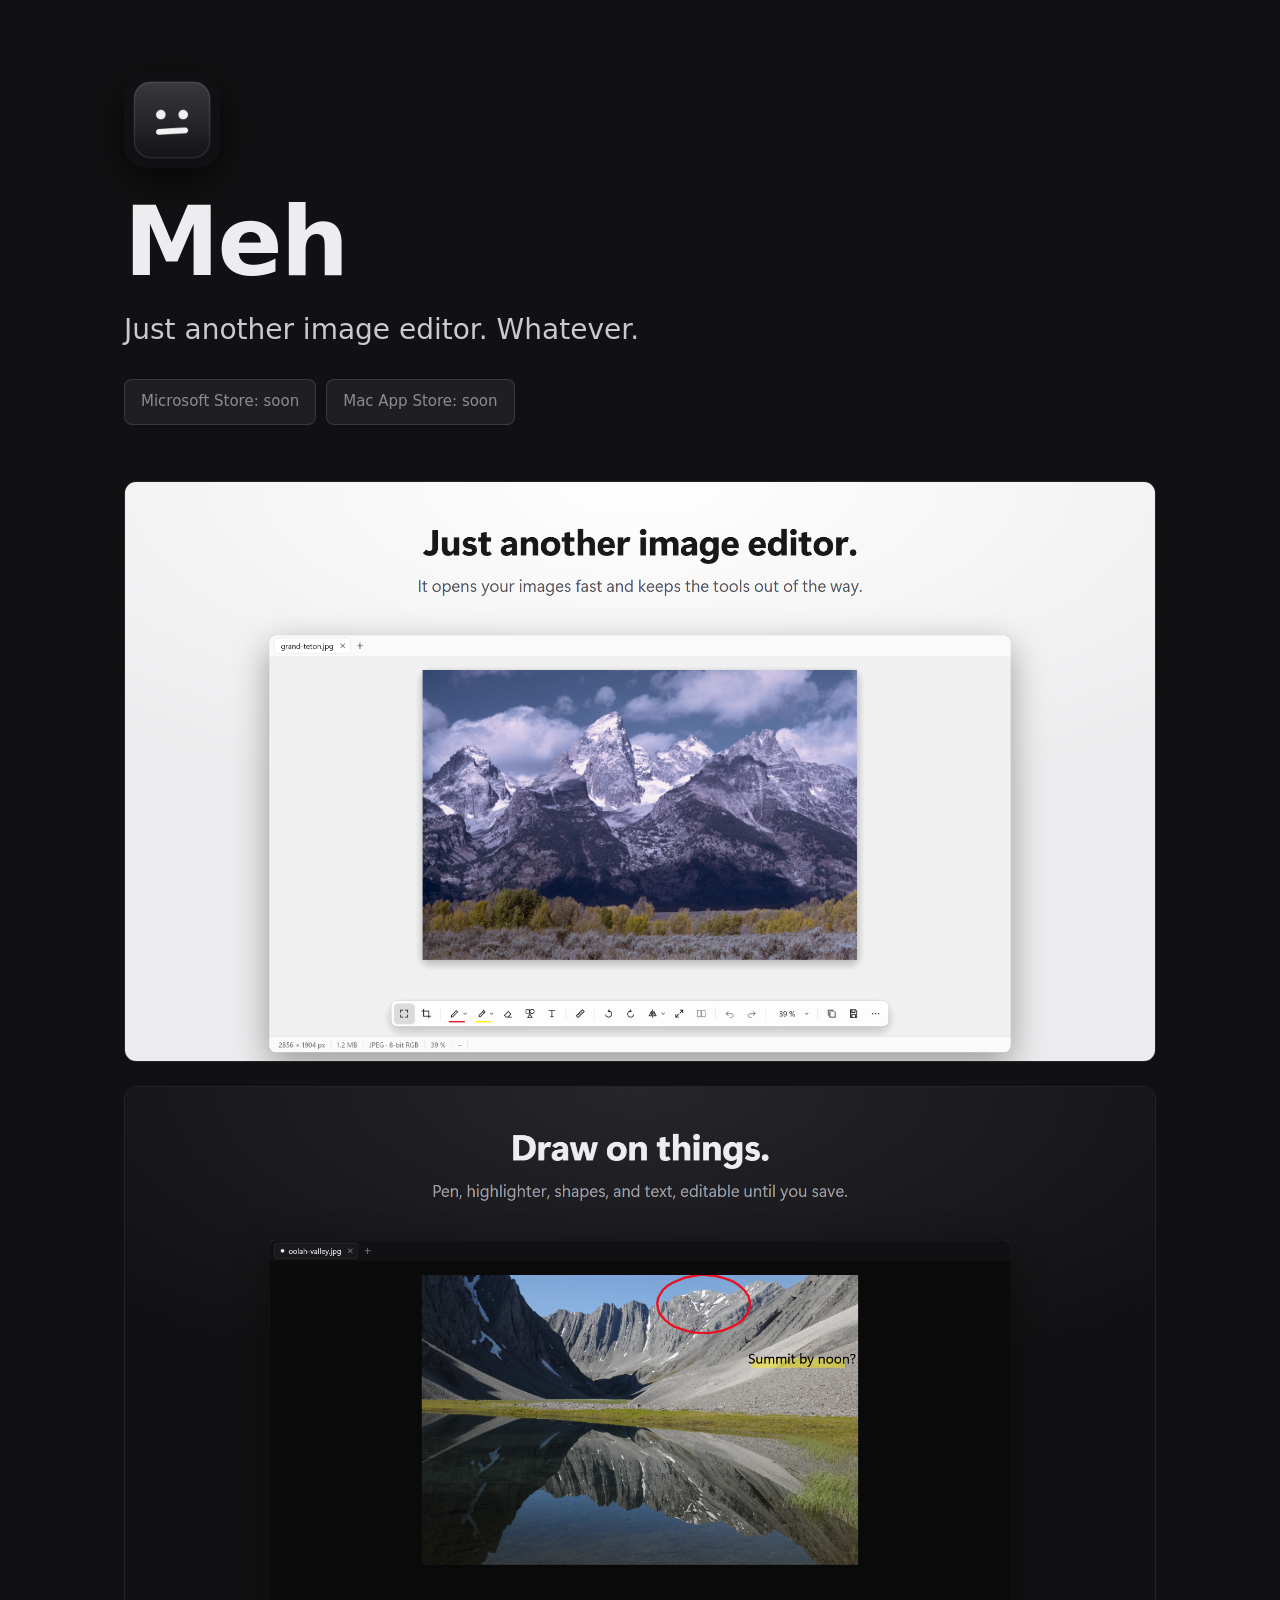
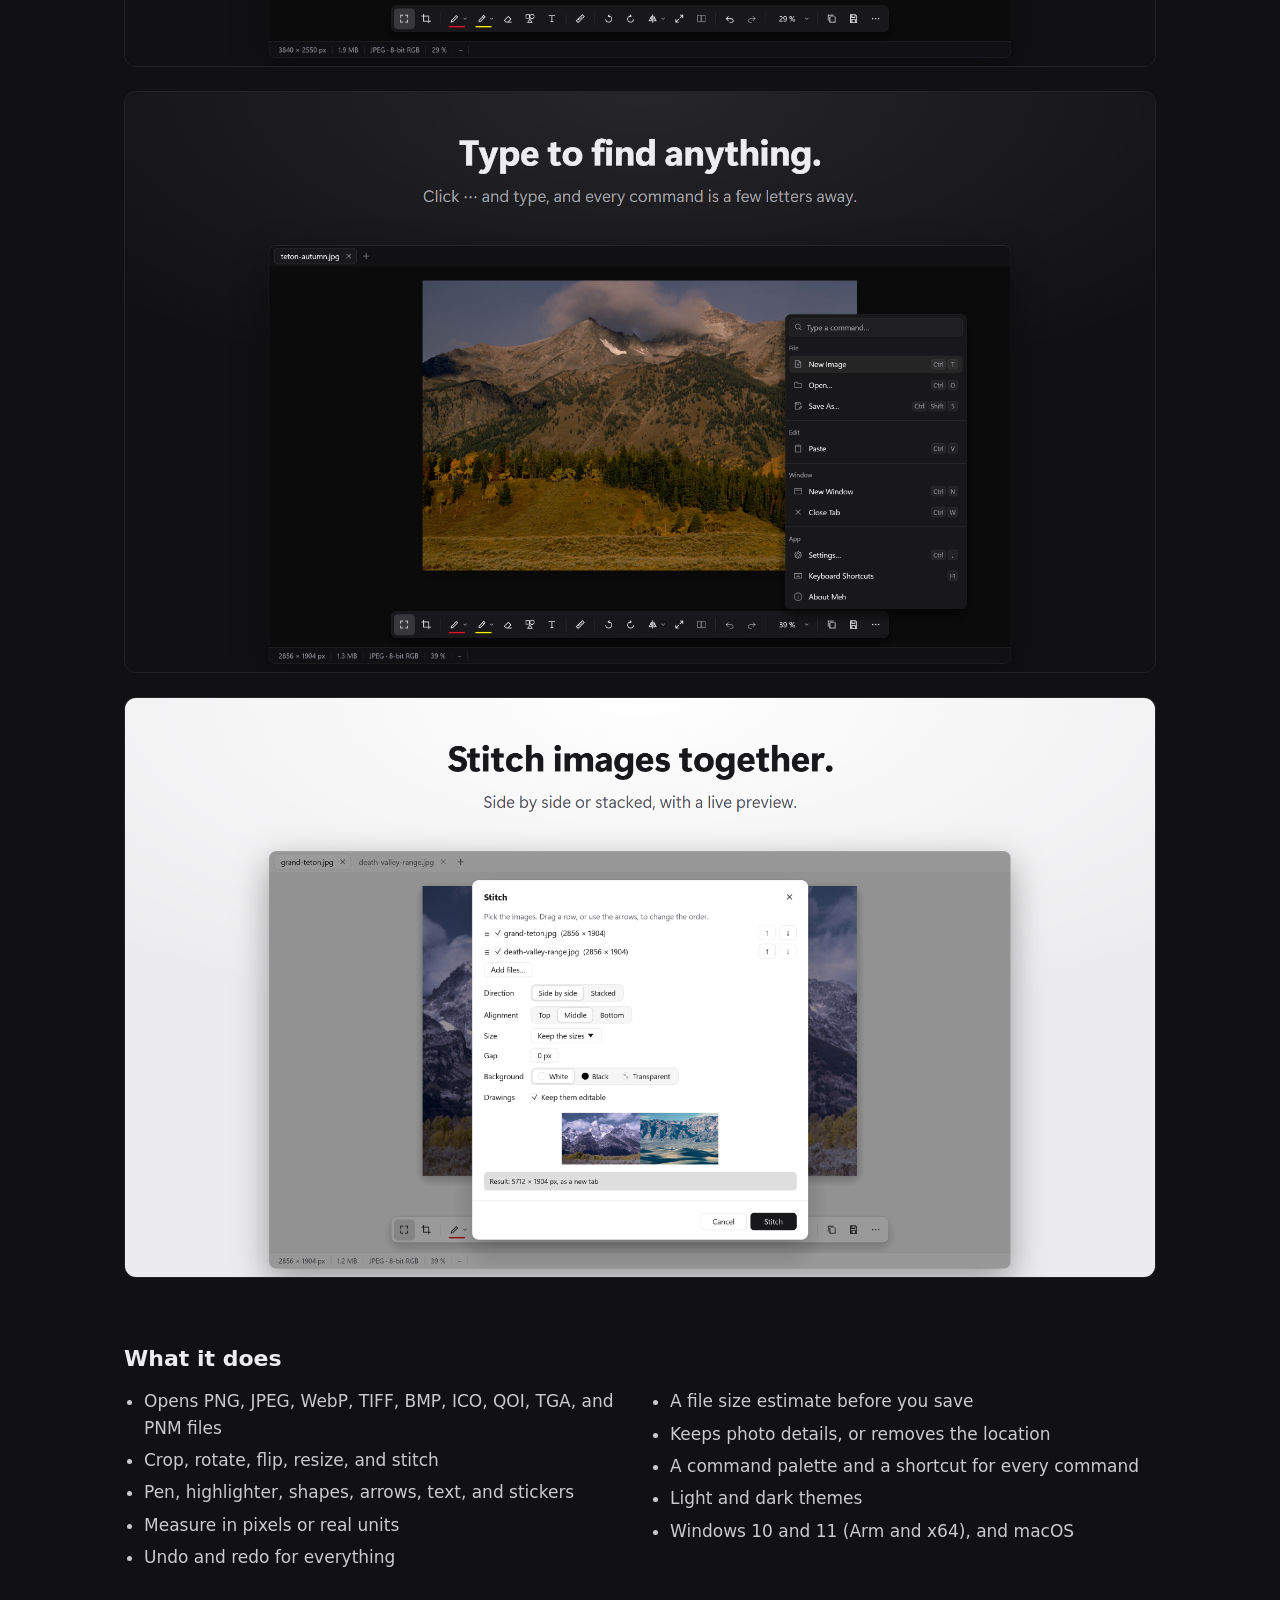
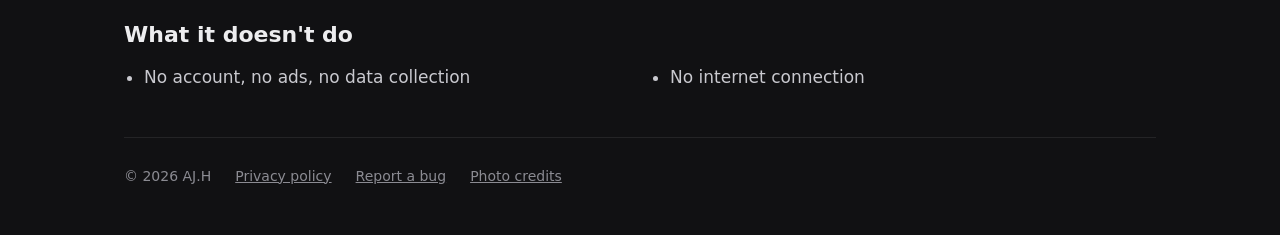
==== public/index.html @ 418bbe4f "Move the website to meh-app.com Cloudflare now serves the site on meh-app.com, as the Worker meh-app" ====
<!DOCTYPE html>
<html lang="en">
<head>
<meta charset="utf-8">
<meta name="viewport" content="width=device-width, initial-scale=1">
<title>Meh: just another image editor</title>
<meta name="description" content="Meh is just another image viewer and editor for Windows and macOS, with no account, no ads, and no data collection.">
<link rel="canonical" href="https://meh-app.com/">
<meta property="og:title" content="Meh">
<meta property="og:description" content="Just another image editor. Whatever.">
<meta property="og:url" content="https://meh-app.com/">
<meta property="og:image" content="https://meh-app.com/assets/hero.png">
<link rel="icon" href="assets/favicon.png">
<link rel="stylesheet" href="home.css">
</head>
<body>
<div class="wrap">
  <header>
    <img src="assets/icon.png" alt="Meh app icon">
    <h1>Meh</h1>
    <p class="tag">Just another image editor. Whatever.</p>
    <div class="get"><span>Microsoft Store: soon</span><span>Mac App Store: soon</span></div>
  </header>

  <div class="shots">
    <img src="assets/screenshots/01-view-light.png" alt="Just another image editor. It opens your images fast and keeps the tools out of the way.">
    <img src="assets/screenshots/02-markup-dark.png" alt="Draw on things. Pen, highlighter, shapes, and text, editable until you save.">
    <img src="assets/screenshots/03-palette-dark.png" alt="Type to find anything. Click the more button and type, and every command is a few letters away.">
    <img src="assets/screenshots/05-stitch-light.png" alt="Stitch images together. Side by side or stacked, with a live preview.">
  </div>

  <section>
    <h2>What it does</h2>
    <ul>
      <li>Opens PNG, JPEG, WebP, TIFF, BMP, ICO, QOI, TGA, and PNM files</li>
      <li>Crop, rotate, flip, resize, and stitch</li>
      <li>Pen, highlighter, shapes, arrows, text, and stickers</li>
      <li>Measure in pixels or real units</li>
      <li>Undo and redo for everything</li>
      <li>A file size estimate before you save</li>
      <li>Keeps photo details, or removes the location</li>
      <li>A command palette and a shortcut for every command</li>
      <li>Light and dark themes</li>
      <li>Windows 10 and 11 (Arm and x64), and macOS</li>
    </ul>
  </section>

  <section>
    <h2>What it doesn't do</h2>
    <ul>
      <li>No account, no ads, no data collection</li>
      <li>No internet connection</li>
    </ul>
  </section>

  <footer>
    <span>© 2026 AJ.H</span>
    <a href="privacy">Privacy policy</a>
    <a href="https://github.com/ajhsu/meh/issues/new/choose">Report a bug</a>
    <a href="https://github.com/ajhsu/meh/blob/main/public/assets/PHOTO-CREDITS.md">Photo credits</a>
  </footer>
</div>
</body>
</html>
---- public/home.css ----
* { box-sizing: border-box; }
body { margin: 0; font: 17px/1.55 -apple-system, "Segoe UI Variable Text", "Segoe UI", system-ui, sans-serif; color: #ededef; background: #111113; }
a { color: inherit; }
.wrap { max-width: 1080px; margin: 0 auto; padding: 0 24px; }
header { padding: 72px 0 40px; display: grid; gap: 18px; justify-items: start; }
header img { width: 96px; height: 96px; border-radius: 22px; box-shadow: 0 12px 32px #0009; }
h1 { font-size: clamp(48px, 9vw, 96px); line-height: 1; margin: 8px 0 0; letter-spacing: -0.02em; }
.tag { font-size: clamp(20px, 3vw, 28px); color: #c9c9cf; margin: 0; }
.get { display: flex; flex-wrap: wrap; gap: 10px; margin-top: 10px; }
.get span { padding: 10px 16px; border-radius: 8px; background: #1f1f22; border: 1px solid #ffffff1f; color: #8b8b92; font-size: 15px; }
.shots { display: grid; gap: 24px; padding: 16px 0 56px; }
.shots img { width: 100%; border-radius: 12px; border: 1px solid #ffffff14; display: block; }
section { padding: 8px 0 40px; }
h2 { font-size: 22px; margin: 0 0 12px; }
ul { margin: 0; padding-left: 20px; color: #c9c9cf; columns: 2; column-gap: 40px; }
li { margin-bottom: 6px; break-inside: avoid; }
footer { border-top: 1px solid #ffffff14; padding: 28px 0 48px; color: #8b8b92; font-size: 14px; display: flex; flex-wrap: wrap; gap: 8px 24px; }
@media (max-width: 640px) { ul { columns: 1; } }
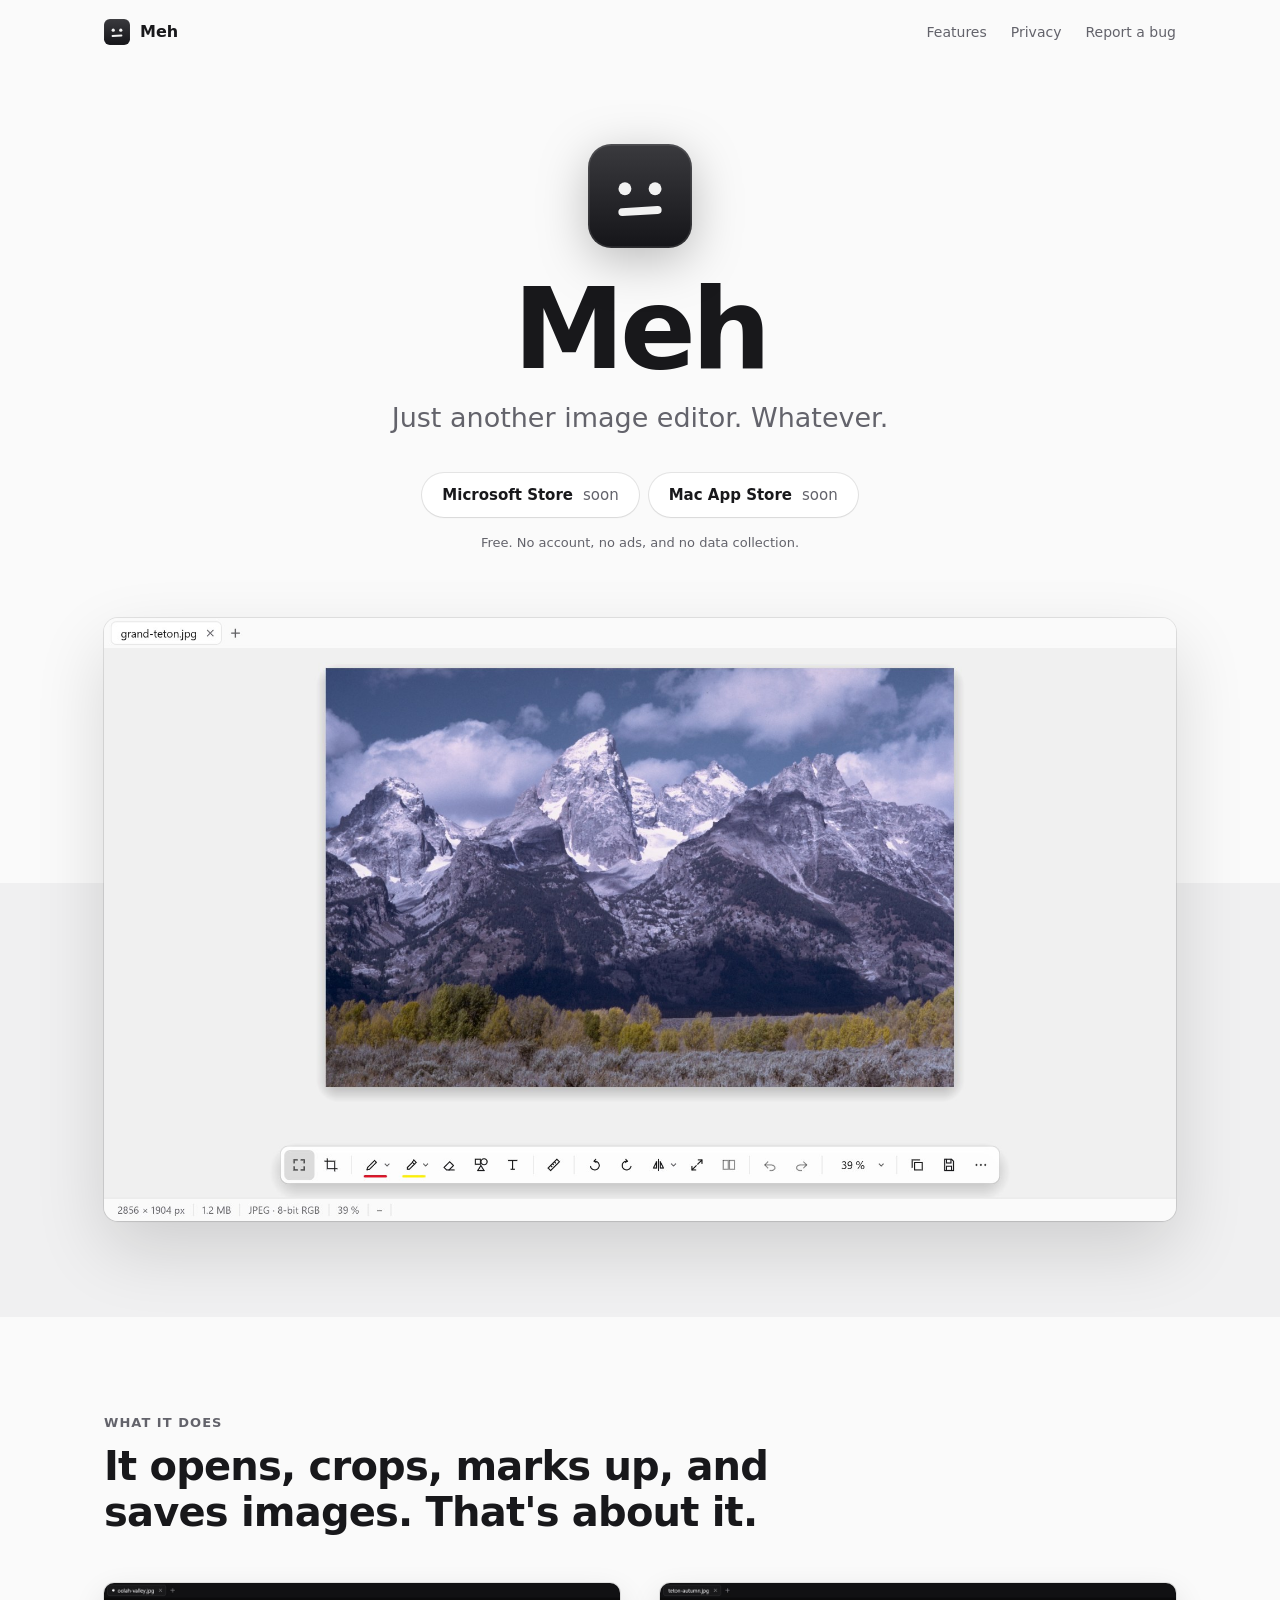
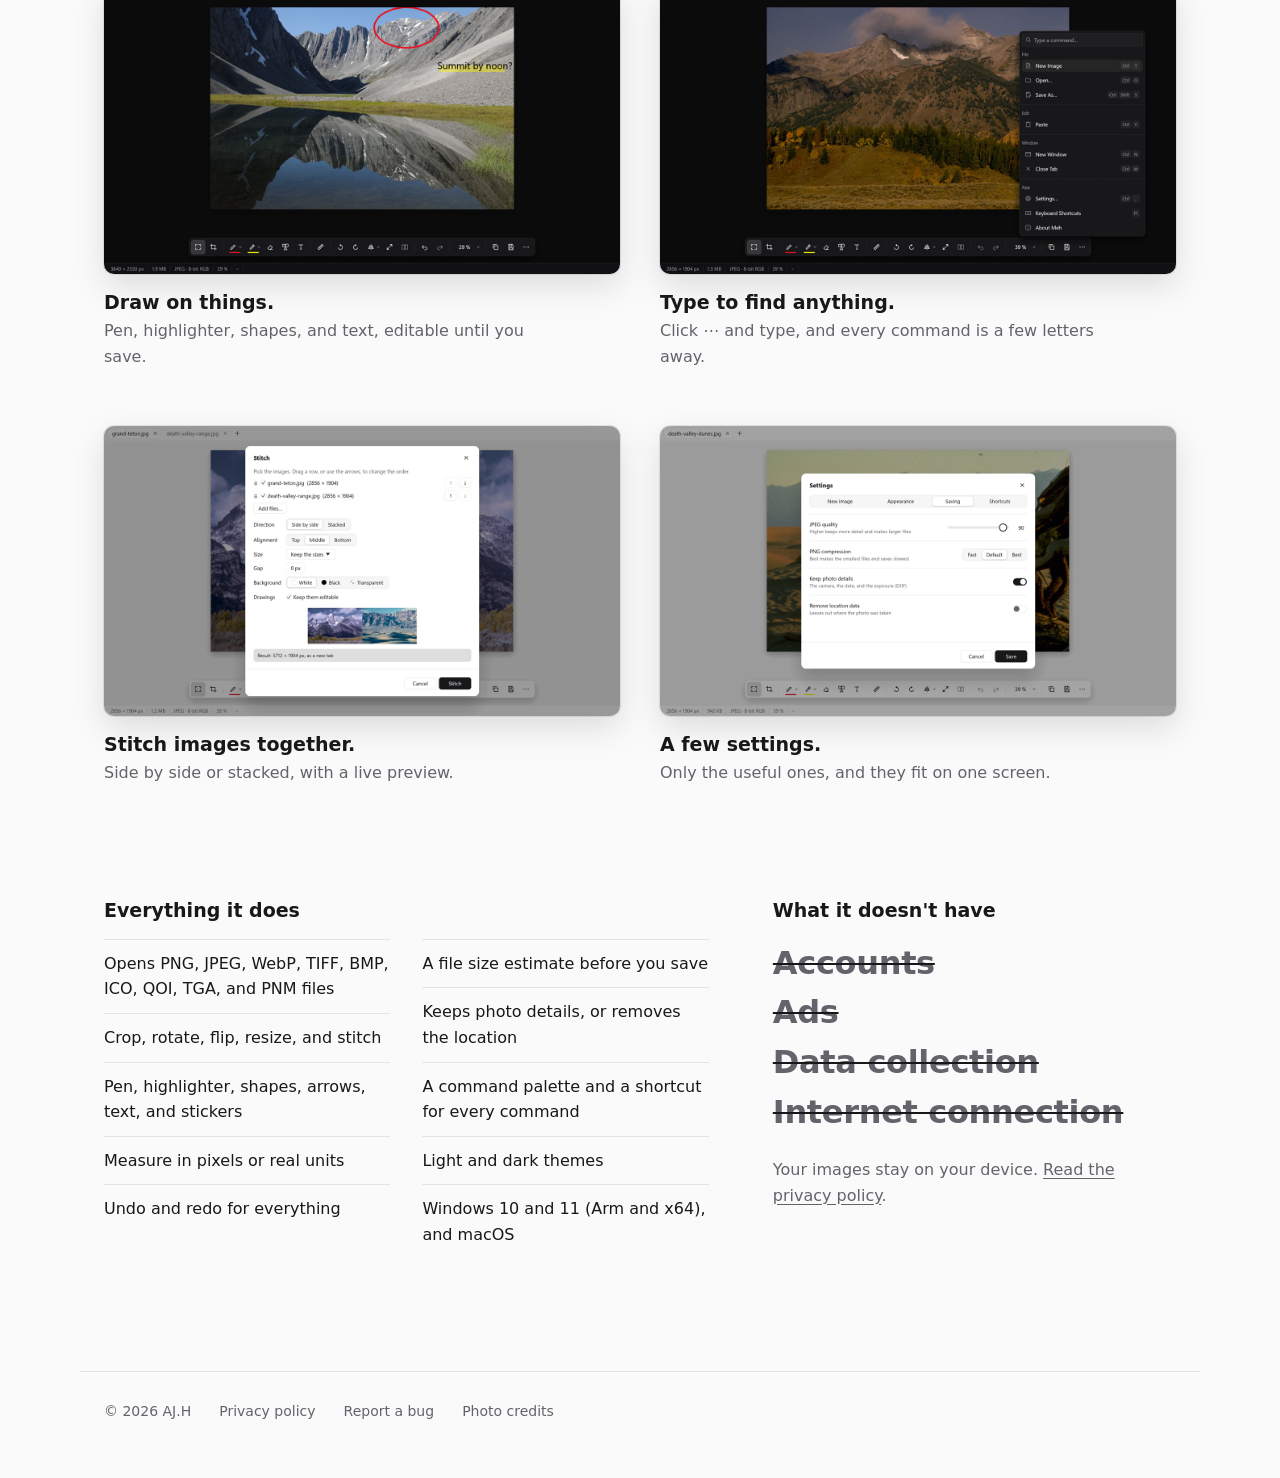
==== commit 46a856f5: "Website: the Quiet Mono design The home page now uses the app's own neutral grays, and every page fo" ====
--- a/public/index.html
+++ b/public/index.html
@@ -3,6 +3,9 @@
 <head>
 <meta charset="utf-8">
 <meta name="viewport" content="width=device-width, initial-scale=1">
+<meta name="color-scheme" content="light dark">
+<meta name="theme-color" content="#fafafa" media="(prefers-color-scheme: light)">
+<meta name="theme-color" content="#111113" media="(prefers-color-scheme: dark)">
 <title>Meh: just another image editor</title>
 <meta name="description" content="Meh is just another image viewer and editor for Windows and macOS, with no account, no ads, and no data collection.">
 <link rel="canonical" href="https://meh-app.com/">
@@ -10,28 +13,64 @@
 <meta property="og:description" content="Just another image editor. Whatever.">
 <meta property="og:url" content="https://meh-app.com/">
 <meta property="og:image" content="https://meh-app.com/assets/hero.png">
-<link rel="icon" href="assets/favicon.png">
-<link rel="stylesheet" href="home.css">
+<link rel="icon" href="assets/favicon.png" sizes="64x64">
+<link rel="icon" href="assets/icon.svg" type="image/svg+xml">
+<link rel="stylesheet" href="style.css">
 </head>
 <body>
-<div class="wrap">
-  <header>
-    <img src="assets/icon.png" alt="Meh app icon">
-    <h1>Meh</h1>
-    <p class="tag">Just another image editor. Whatever.</p>
-    <div class="get"><span>Microsoft Store: soon</span><span>Mac App Store: soon</span></div>
-  </header>
+<div class="wrap top">
+  <a class="brand" href="./"><img src="assets/icon.svg" alt="" width="26" height="26">Meh</a>
+  <nav>
+    <a href="#features">Features</a>
+    <a href="privacy">Privacy</a>
+    <a href="https://github.com/ajhsu/meh/issues/new/choose">Report a bug</a>
+  </nav>
+</div>
 
-  <div class="shots">
-    <img src="assets/screenshots/01-view-light.png" alt="Just another image editor. It opens your images fast and keeps the tools out of the way.">
-    <img src="assets/screenshots/02-markup-dark.png" alt="Draw on things. Pen, highlighter, shapes, and text, editable until you save.">
-    <img src="assets/screenshots/03-palette-dark.png" alt="Type to find anything. Click the more button and type, and every command is a few letters away.">
-    <img src="assets/screenshots/05-stitch-light.png" alt="Stitch images together. Side by side or stacked, with a live preview.">
+<header class="hero">
+  <img class="icon" src="assets/icon.svg" alt="" width="104" height="104">
+  <h1>Meh</h1>
+  <p class="tag">Just another image editor. Whatever.</p>
+  <div class="get"><span>Microsoft Store <em>soon</em></span><span>Mac App Store <em>soon</em></span></div>
+  <p class="fine">Free. No account, no ads, and no data collection.</p>
+</header>
+
+<div class="stage">
+  <div class="wrap">
+    <picture>
+      <source srcset="assets/screenshots/06-view-dark.jpg" media="(prefers-color-scheme: dark)">
+      <img src="assets/screenshots/01-view-light.jpg" width="1920" height="1080" alt="Meh with a photo open">
+    </picture>
   </div>
+</div>
 
-  <section>
-    <h2>What it does</h2>
-    <ul>
+<section class="wrap feats" id="features">
+  <p class="eyebrow">What it does</p>
+  <h2>It opens, crops, marks up, and saves images. That's about it.</h2>
+  <div class="grid">
+    <figure>
+      <img src="assets/screenshots/02-markup-dark.jpg" width="1280" height="720" loading="lazy" alt="A photo with a pen circle, a highlight, and a text note">
+      <figcaption><b>Draw on things.</b>Pen, highlighter, shapes, and text, editable until you save.</figcaption>
+    </figure>
+    <figure>
+      <img src="assets/screenshots/03-palette-dark.jpg" width="1280" height="720" loading="lazy" alt="The command palette, open over a photo">
+      <figcaption><b>Type to find anything.</b>Click ⋯ and type, and every command is a few letters away.</figcaption>
+    </figure>
+    <figure>
+      <img src="assets/screenshots/05-stitch-light.jpg" width="1280" height="720" loading="lazy" alt="The Stitch dialog with two photos side by side">
+      <figcaption><b>Stitch images together.</b>Side by side or stacked, with a live preview.</figcaption>
+    </figure>
+    <figure>
+      <img src="assets/screenshots/04-settings-light.jpg" width="1280" height="720" loading="lazy" alt="The Settings window">
+      <figcaption><b>A few settings.</b>Only the useful ones, and they fit on one screen.</figcaption>
+    </figure>
+  </div>
+</section>
+
+<section class="wrap lists">
+  <div>
+    <h3>Everything it does</h3>
+    <ul class="all">
       <li>Opens PNG, JPEG, WebP, TIFF, BMP, ICO, QOI, TGA, and PNM files</li>
       <li>Crop, rotate, flip, resize, and stitch</li>
       <li>Pen, highlighter, shapes, arrows, text, and stickers</li>
@@ -43,22 +82,19 @@
       <li>Light and dark themes</li>
       <li>Windows 10 and 11 (Arm and x64), and macOS</li>
     </ul>
-  </section>
+  </div>
+  <div>
+    <h3>What it doesn't have</h3>
+    <ul class="nots"><li>Accounts</li><li>Ads</li><li>Data collection</li><li>Internet connection</li></ul>
+    <p>Your images stay on your device. <a href="privacy">Read the privacy policy</a>.</p>
+  </div>
+</section>
 
-  <section>
-    <h2>What it doesn't do</h2>
-    <ul>
-      <li>No account, no ads, no data collection</li>
-      <li>No internet connection</li>
-    </ul>
-  </section>
-
-  <footer>
-    <span>© 2026 AJ.H</span>
-    <a href="privacy">Privacy policy</a>
-    <a href="https://github.com/ajhsu/meh/issues/new/choose">Report a bug</a>
-    <a href="https://github.com/ajhsu/meh/blob/main/public/assets/PHOTO-CREDITS.md">Photo credits</a>
-  </footer>
-</div>
+<footer class="wrap foot">
+  <span>© 2026 AJ.H</span>
+  <a href="privacy">Privacy policy</a>
+  <a href="https://github.com/ajhsu/meh/issues/new/choose">Report a bug</a>
+  <a href="https://github.com/ajhsu/meh/blob/main/public/assets/PHOTO-CREDITS.md">Photo credits</a>
+</footer>
 </body>
 </html>
--- a/public/style.css
+++ b/public/style.css
@@ -0,0 +1,77 @@
+/* Quiet Mono: the app's own neutral grays, light or dark with the system theme. */
+:root {
+  --bg: #fafafa; --band: #f0f0f1; --surface: #ffffff; --text: #18181b; --muted: #63636b; --line: #00000017;
+  --lift: 0 1px 2px #0000000d, 0 28px 70px #00000024;
+  --ui: "Segoe UI Variable Text", "Segoe UI", -apple-system, BlinkMacSystemFont, system-ui, sans-serif;
+  --display: "Segoe UI Variable Display", "Segoe UI", -apple-system, BlinkMacSystemFont, system-ui, sans-serif;
+}
+@media (prefers-color-scheme: dark) {
+  :root { --bg: #111113; --band: #0b0b0c; --surface: #18181a; --text: #ededef; --muted: #8b8b92; --line: #ffffff17;
+    --lift: 0 1px 2px #00000066, 0 28px 70px #000000a6; }
+}
+* { box-sizing: border-box; }
+html { background: var(--bg); color: var(--text); }
+body { margin: 0; font: 16px/1.6 var(--ui); -webkit-font-smoothing: antialiased; }
+a { color: inherit; text-underline-offset: 3px; }
+img { display: block; max-width: 100%; height: auto; }
+.wrap { max-width: 1120px; margin: 0 auto; padding: 0 24px; }
+.muted { color: var(--muted); }
+
+/* Every page: the top bar and the footer. */
+.top { display: flex; align-items: center; height: 64px; }
+.brand { display: flex; align-items: center; gap: 10px; font-weight: 600; text-decoration: none; }
+.brand img { width: 26px; height: 26px; }
+.top nav { margin-left: auto; display: flex; gap: 24px; font-size: 14px; }
+.top nav a { color: var(--muted); text-decoration: none; }
+.top nav a:hover, .top nav a[aria-current="page"] { color: var(--text); }
+.foot { display: flex; flex-wrap: wrap; gap: 8px 28px; padding-top: 28px; padding-bottom: 56px; border-top: 1px solid var(--line);
+  font-size: 14px; color: var(--muted); }
+.foot a { text-decoration: none; }
+.foot a:hover { color: var(--text); }
+
+/* The home page. */
+.hero { text-align: center; padding: 80px 24px 64px; }
+.hero .icon { width: 104px; height: 104px; margin: 0 auto 28px; filter: drop-shadow(0 12px 24px #00000040); }
+h1 { margin: 0; font: 700 clamp(64px, 10vw, 112px)/0.95 var(--display); letter-spacing: -0.04em; }
+.tag { margin: 18px 0 0; font: 400 clamp(20px, 2.6vw, 27px)/1.35 var(--display); color: var(--muted); }
+.get { display: flex; flex-wrap: wrap; justify-content: center; gap: 10px; margin-top: 36px; }
+.get span { display: inline-flex; align-items: center; gap: 10px; height: 44px; padding: 0 20px; border-radius: 999px;
+  background: var(--surface); box-shadow: 0 0 0 1px var(--line), 0 1px 2px #0000000d; font-size: 15px; font-weight: 600; }
+.get em { font-style: normal; font-weight: 400; color: var(--muted); }
+.fine { margin: 16px 0 0; font-size: 13px; color: var(--muted); }
+
+.stage { position: relative; isolation: isolate; padding-bottom: 96px; }
+.stage::before { content: ""; position: absolute; inset: 38% 0 0; background: var(--band); z-index: -1; }
+.stage img { border-radius: 14px; box-shadow: var(--lift), 0 0 0 1px var(--line); }
+
+.eyebrow { margin: 0 0 10px; font-size: 13px; font-weight: 600; letter-spacing: 0.08em; text-transform: uppercase; color: var(--muted); }
+h2 { margin: 0; max-width: 680px; font: 700 clamp(28px, 3.6vw, 40px)/1.15 var(--display); letter-spacing: -0.02em; }
+.feats { padding-top: 96px; }
+.grid { display: grid; grid-template-columns: repeat(2, 1fr); gap: 56px 40px; margin-top: 48px; }
+figure { margin: 0; }
+figure img { border-radius: 10px; box-shadow: 0 0 0 1px var(--line), 0 12px 32px #0000001f; }
+figcaption { margin-top: 16px; max-width: 440px; color: var(--muted); }
+figcaption b { display: block; margin-bottom: 4px; color: var(--text); font: 600 19px/1.3 var(--display); }
+
+.lists { display: grid; grid-template-columns: 3fr 2fr; gap: 64px; padding-top: 112px; padding-bottom: 112px; }
+h3 { margin: 0 0 16px; font: 600 19px/1.3 var(--display); }
+.all { margin: 0; padding: 0; list-style: none; columns: 2; column-gap: 32px; }
+.all li { padding: 11px 0; border-top: 1px solid var(--line); break-inside: avoid; }
+.nots { margin: 0; padding: 0; list-style: none; }
+.nots li { padding: 4px 0; font: 600 clamp(24px, 3vw, 32px)/1.3 var(--display); letter-spacing: -0.01em; color: var(--muted);
+  text-decoration: line-through; text-decoration-thickness: 2px; text-decoration-color: var(--text); }
+.nots + p { margin: 20px 0 0; color: var(--muted); }
+
+/* The privacy policy and the 404 page. */
+.doc { max-width: 728px; padding-top: 56px; padding-bottom: 112px; }
+.doc h1 { margin: 0 0 10px; font-size: clamp(36px, 5vw, 48px); line-height: 1.1; letter-spacing: -0.03em; }
+.doc h2 { margin: 40px 0 0; font: 600 21px/1.3 var(--display); letter-spacing: -0.01em; }
+.doc p { margin: 10px 0 0; }
+
+@media (max-width: 760px) {
+  .hero { padding-top: 48px; }
+  .grid, .lists { grid-template-columns: 1fr; }
+  .lists { gap: 48px; padding-top: 80px; padding-bottom: 80px; }
+  .all { columns: 1; }
+  .doc { padding-top: 32px; padding-bottom: 80px; }
+}
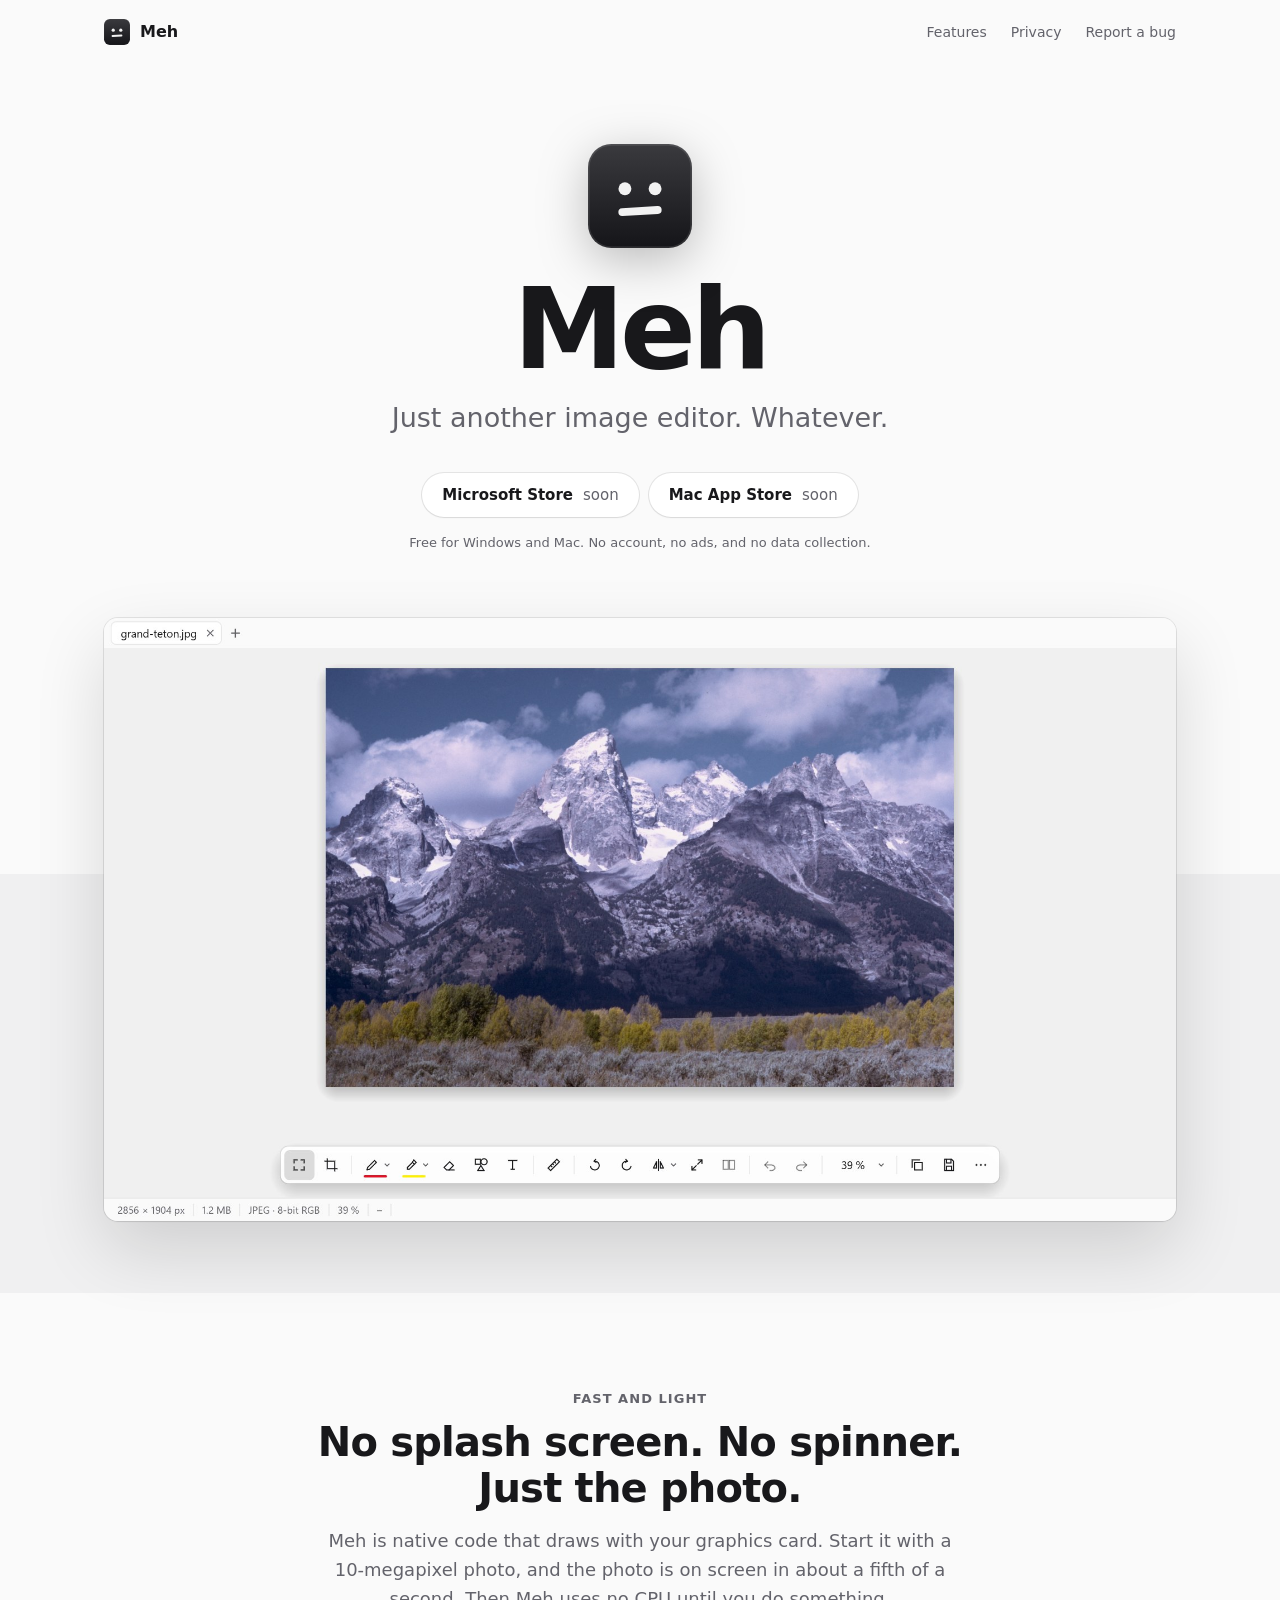
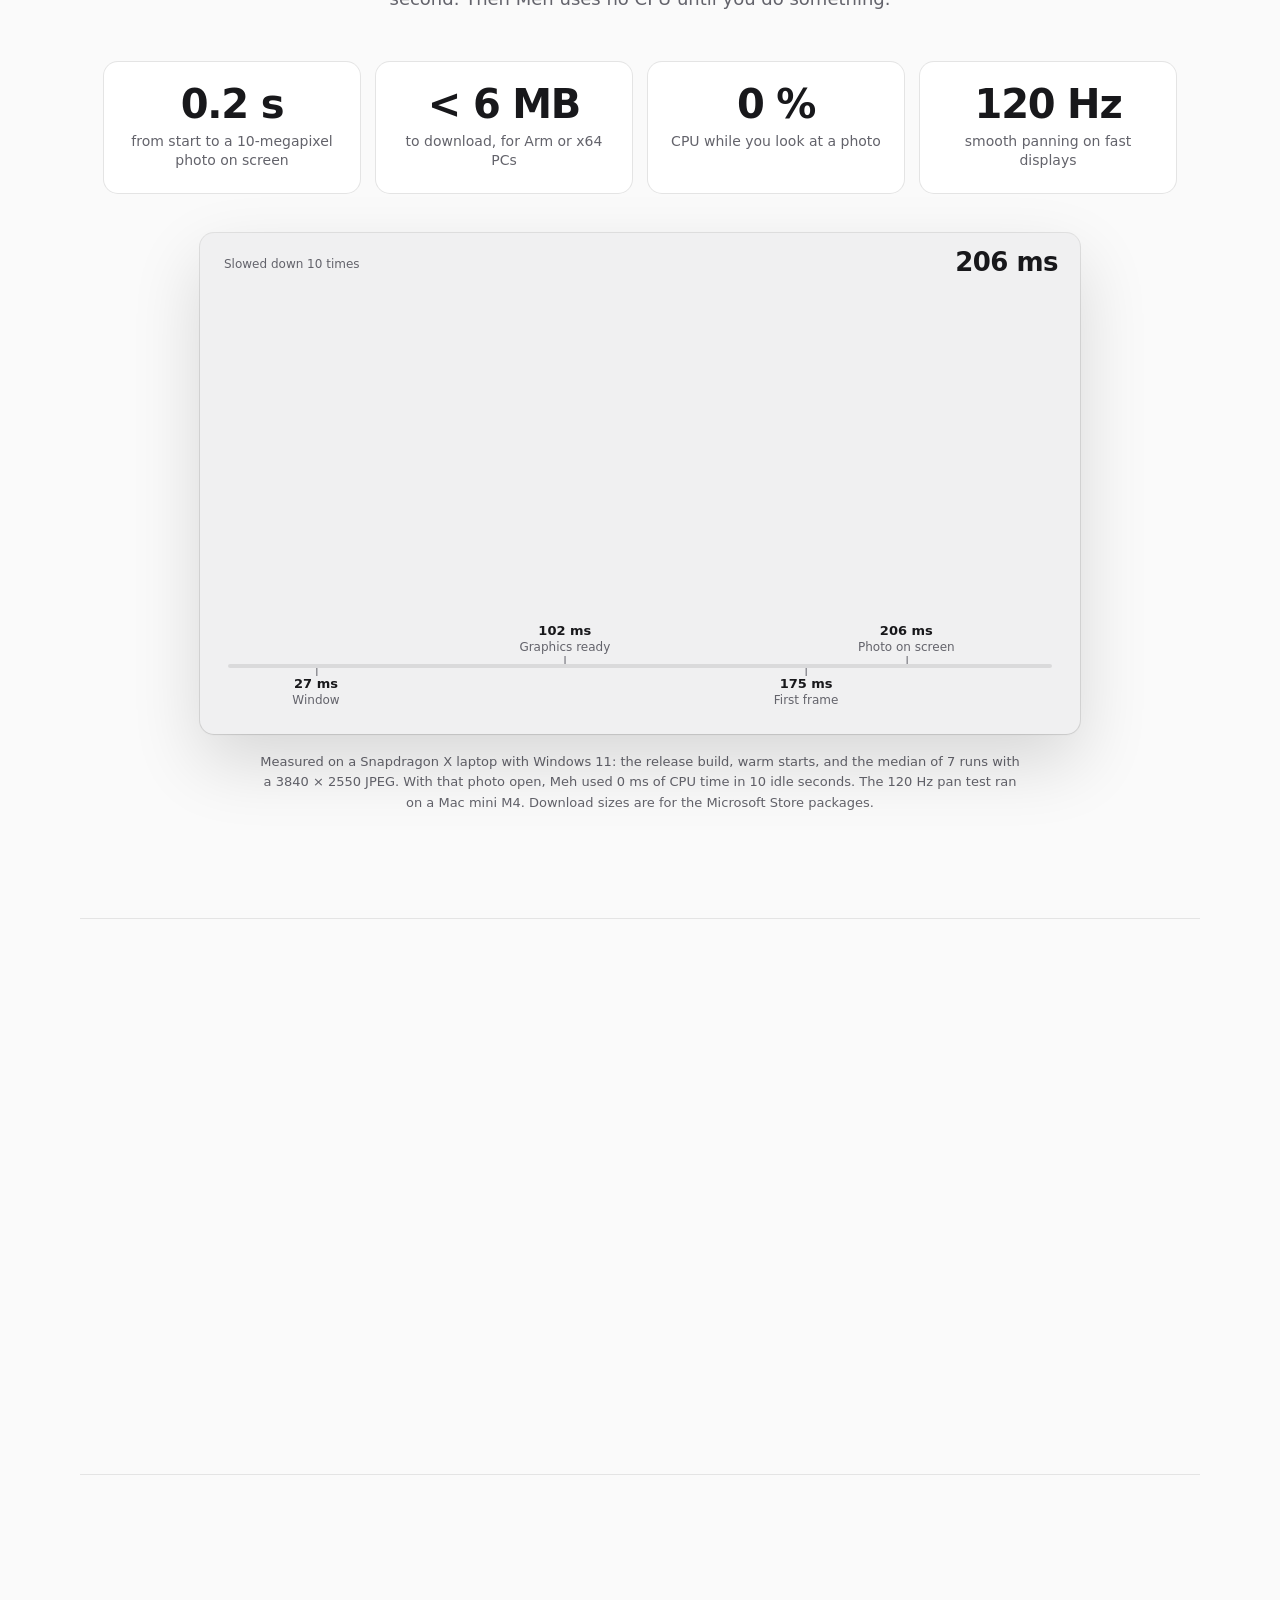
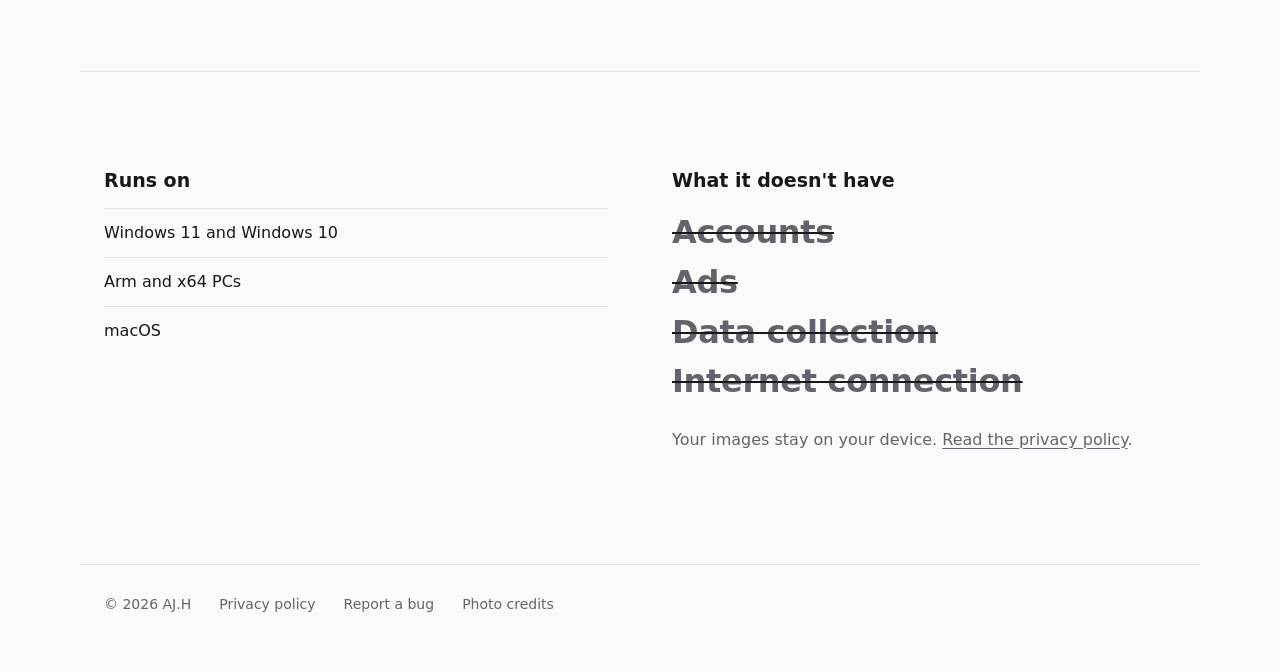
==== commit 0f459147: "Website: a section and a demo for each feature The home page now starts with speed and size. Then ea" ====
--- a/public/index.html
+++ b/public/index.html
@@ -7,7 +7,7 @@
 <meta name="theme-color" content="#fafafa" media="(prefers-color-scheme: light)">
 <meta name="theme-color" content="#111113" media="(prefers-color-scheme: dark)">
 <title>Meh: just another image editor</title>
-<meta name="description" content="Meh is just another image viewer and editor for Windows and macOS, with no account, no ads, and no data collection.">
+<meta name="description" content="Meh is a small, fast image viewer and editor for Windows and macOS: crop, rotate, mark up, measure, stitch, and save, with no account, no ads, and no data collection.">
 <link rel="canonical" href="https://meh-app.com/">
 <meta property="og:title" content="Meh">
 <meta property="og:description" content="Just another image editor. Whatever.">
@@ -21,7 +21,7 @@
 <div class="wrap top">
   <a class="brand" href="./"><img src="assets/icon.svg" alt="" width="26" height="26">Meh</a>
   <nav>
-    <a href="#features">Features</a>
+    <a href="#fast">Features</a>
     <a href="privacy">Privacy</a>
     <a href="https://github.com/ajhsu/meh/issues/new/choose">Report a bug</a>
   </nav>
@@ -32,7 +32,7 @@
   <h1>Meh</h1>
   <p class="tag">Just another image editor. Whatever.</p>
   <div class="get"><span>Microsoft Store <em>soon</em></span><span>Mac App Store <em>soon</em></span></div>
-  <p class="fine">Free. No account, no ads, and no data collection.</p>
+  <p class="fine">Free for Windows and Mac. No account, no ads, and no data collection.</p>
 </header>
 
 <div class="stage">
@@ -44,43 +44,224 @@
   </div>
 </div>
 
-<section class="wrap feats" id="features">
-  <p class="eyebrow">What it does</p>
-  <h2>It opens, crops, marks up, and saves images. That's about it.</h2>
-  <div class="grid">
-    <figure>
-      <img src="assets/screenshots/02-markup-dark.jpg" width="1280" height="720" loading="lazy" alt="A photo with a pen circle, a highlight, and a text note">
-      <figcaption><b>Draw on things.</b>Pen, highlighter, shapes, and text, editable until you save.</figcaption>
-    </figure>
-    <figure>
-      <img src="assets/screenshots/03-palette-dark.jpg" width="1280" height="720" loading="lazy" alt="The command palette, open over a photo">
-      <figcaption><b>Type to find anything.</b>Click ⋯ and type, and every command is a few letters away.</figcaption>
-    </figure>
-    <figure>
-      <img src="assets/screenshots/05-stitch-light.jpg" width="1280" height="720" loading="lazy" alt="The Stitch dialog with two photos side by side">
-      <figcaption><b>Stitch images together.</b>Side by side or stacked, with a live preview.</figcaption>
-    </figure>
-    <figure>
-      <img src="assets/screenshots/04-settings-light.jpg" width="1280" height="720" loading="lazy" alt="The Settings window">
-      <figcaption><b>A few settings.</b>Only the useful ones, and they fit on one screen.</figcaption>
-    </figure>
-  </div>
-</section>
-
-<section class="wrap lists">
+<main>
+<section class="wrap lead" id="fast">
+  <p class="eyebrow">Fast and light</p>
+  <h2>No splash screen. No spinner. Just the photo.</h2>
+  <p class="intro">Meh is native code that draws with your graphics card. Start it with a 10-megapixel photo, and the photo is on screen in about a fifth of a second. Then Meh uses no CPU until you do something.</p>
+  <ul class="stats">
+    <li><b>0.2 s</b>from start to a 10-megapixel photo on screen</li>
+    <li><b>&lt; 6 MB</b>to download, for Arm or x64 PCs</li>
+    <li><b>0 %</b>CPU while you look at a photo</li>
+    <li><b>120 Hz</b>smooth panning on fast displays</li>
+  </ul>
+  <div class="demo boot" aria-hidden="true">
+    <p class="slow">Slowed down 10 times</p>
+    <p class="clock"></p>
+    <div class="win"><img src="assets/photos/oolah-valley.jpg" alt="" width="1000" height="664"></div>
+    <div class="tl">
+      <div class="bar"><i></i></div>
+      <ol>
+        <li class="m1"><b>27 ms</b>Window</li>
+        <li class="m2"><b>102 ms</b>Graphics ready</li>
+        <li class="m3"><b>175 ms</b>First frame</li>
+        <li class="m4"><b>206 ms</b>Photo on screen</li>
+      </ol>
+    </div>
+  </div>
+  <p class="note muted">Measured on a Snapdragon X laptop with Windows 11: the release build, warm starts, and the median of 7 runs with a 3840 × 2550 JPEG. With that photo open, Meh used 0 ms of CPU time in 10 idle seconds. The 120 Hz pan test ran on a Mac mini M4. Download sizes are for the Microsoft Store packages.</p>
+</section>
+
+<section class="wrap feat" id="crop">
+  <div class="copy">
+    <p class="eyebrow">Crop</p>
+    <h2>Drag a box. Press Enter.</h2>
+    <p>Everything outside the box goes dark, and a grid helps you line things up. Choose 1:1, 4:3, 3:2, or 16:9, or type exact numbers. The cut-off part stays until you save, so Undo can bring it back.</p>
+  </div>
+  <div class="demo crop" aria-hidden="true">
+    <img src="assets/photos/death-valley-dunes.jpg" alt="" width="1200" height="800" loading="lazy">
+    <div class="cf"><div class="g"></div><i></i><i></i><i></i><i></i><p class="sz">1999 × 1333 px</p></div>
+    <div class="keys"><b>Enter</b></div>
+    <p class="cap n2"><span>Drag the edges</span><span>Enter crops it</span></p>
+  </div>
+</section>
+
+<section class="wrap feat flip" id="turn">
+  <div class="copy">
+    <p class="eyebrow">Rotate, flip, and resize</p>
+    <h2>Sideways photo? Fixed.</h2>
+    <p>Ctrl+R and Ctrl+L turn the image, and Flip mirrors it. Both are instant. Resize keeps the proportions. It uses a sharp filter for photos, or a crisp one for pixel art and screenshots.</p>
+  </div>
+  <div class="demo turn" aria-hidden="true">
+    <img src="assets/photos/teton-autumn.jpg" alt="" width="1000" height="667" loading="lazy">
+    <p class="cap n3"><span>Ctrl+R turns it right</span><span>Flip mirrors it</span><span>Resize to 1428 × 952 px</span></p>
+  </div>
+</section>
+
+<section class="wrap feat" id="draw">
+  <div class="copy">
+    <p class="eyebrow">Mark up</p>
+    <h2>Circle it. Point at it. Write on it.</h2>
+    <p>Pen, highlighter, boxes, ellipses, lines, arrows, text, and emoji stickers. Each mark stays a separate object, so you can move it, restyle it, or delete it until you save.</p>
+  </div>
+  <div class="demo draw" aria-hidden="true">
+    <img src="assets/photos/grand-teton.jpg" alt="" width="1200" height="800" loading="lazy">
+    <svg viewBox="0 0 2856 1904">
+      <path class="pen" pathLength="1" d="M1500 430C1440 230 1080 170 930 300C790 420 820 800 1010 870C1220 950 1500 860 1540 640C1560 520 1520 440 1460 400"/>
+      <path class="hl" pathLength="1" d="M1810 300L2250 292"/>
+      <text class="label" x="2030" y="322" text-anchor="middle">a mountain</text>
+      <path class="arrow under" pathLength="1" d="M1790 340Q1690 330 1600 410M1662 395L1600 410L1622 350"/>
+      <path class="arrow" pathLength="1" d="M1790 340Q1690 330 1600 410M1662 395L1600 410L1622 350"/>
+      <g transform="rotate(12 2540 320)"><text class="sticker" x="2470" y="360">😐</text></g>
+    </svg>
+    <p class="cap n6"><span>Pen</span><span>Highlighter</span><span>Text</span><span>Arrow</span><span>Emoji sticker</span><span>Every mark stays editable until you save</span></p>
+  </div>
+</section>
+
+<section class="wrap feat flip" id="paste">
+  <div class="copy">
+    <p class="eyebrow">Paste and copy</p>
+    <h2>Paste it, fix it, copy it back.</h2>
+    <p>Ctrl+V drops a copied image on top of the open one, where you can move it and resize it. With nothing open, the image gets its own tab. Ctrl+C copies the result, marks and all, ready for a chat or an email.</p>
+  </div>
+  <div class="demo paste" aria-hidden="true">
+    <img src="assets/photos/oolah-valley.jpg" alt="" width="1000" height="664" loading="lazy">
+    <div class="obj"><img src="assets/photos/death-valley-dunes.jpg" alt="" width="1200" height="800" loading="lazy"><i></i><i></i><i></i><i></i></div>
+    <div class="keys k1"><b>Ctrl</b><b>V</b></div>
+    <div class="keys k2"><b>Ctrl</b><b>C</b></div>
+    <p class="cap n3"><span>Ctrl+V pastes on top</span><span>Move it and resize it</span><span>Ctrl+C copies the result</span></p>
+  </div>
+</section>
+
+<section class="wrap feat" id="measure">
+  <div class="copy">
+    <p class="eyebrow">Measure</p>
+    <h2>How big is that, exactly?</h2>
+    <p>Drag across anything to read its length and its angle in pixels. Tell Meh one length that you know, and it measures in centimeters, inches, or any unit you type. Measurements stay out of the saved file, unless you burn them in.</p>
+  </div>
+  <div class="demo measure" aria-hidden="true">
+    <img src="assets/photos/death-valley-range.jpg" alt="" width="1000" height="667" loading="lazy">
+    <svg viewBox="0 0 1200 800">
+      <line class="ml" pathLength="1" x1="216" y1="560" x2="960" y2="416"/>
+      <circle class="ma" cx="216" cy="560" r="7"/>
+      <circle class="mb" cx="960" cy="416" r="7"/>
+    </svg>
+    <p class="mlabel"><span>1803.6 px · 11.0°</span><span>18.0 cm · 11.0°</span></p>
+    <p class="cap n2"><span>Drag to measure</span><span>Set a scale: 100 px = 1 cm</span></p>
+  </div>
+</section>
+
+<section class="wrap feat flip" id="stitch">
+  <div class="copy">
+    <p class="eyebrow">Stitch</p>
+    <h2>Two images, one picture.</h2>
+    <p>Put two or more images side by side or stacked. Match their sizes, add a gap, and check the live preview before you make it. Your marks come along, still editable.</p>
+  </div>
+  <div class="demo stitch" aria-hidden="true">
+    <img class="sa" src="assets/photos/grand-teton.jpg" alt="" width="1200" height="800" loading="lazy">
+    <img class="sb" src="assets/photos/death-valley-range.jpg" alt="" width="1000" height="667" loading="lazy">
+    <p class="cap n2"><span>Side by side</span><span>Stacked</span></p>
+  </div>
+</section>
+
+<section class="wrap feat" id="find">
+  <div class="copy">
+    <p class="eyebrow">Commands</p>
+    <h2>Can't find it? Type it.</h2>
+    <p>Click ⋯ and type a few letters, and Meh lists every match with its shortcut. F1 shows all the shortcuts. On a Mac, use ⌘ where this page says Ctrl.</p>
+  </div>
+  <div class="demo find" aria-hidden="true">
+    <img src="assets/photos/oolah-valley.jpg" alt="" width="1000" height="664" loading="lazy">
+    <div class="pal">
+      <div class="q"><svg viewBox="0 0 24 24"><circle cx="11" cy="11" r="6"/><path d="M20 20l-4.5-4.5"/></svg><span class="typed"><span></span><span>r</span><span>ro</span><span>rot</span></span></div>
+      <div class="lists">
+        <ul class="la"><li>New Image<kbd>Ctrl+T</kbd></li><li>Open…<kbd>Ctrl+O</kbd></li><li>Save As…<kbd>Ctrl+Shift+S</kbd></li><li>Paste<kbd>Ctrl+V</kbd></li></ul>
+        <ul class="lb"><li>Rotate Left<kbd>Ctrl+L</kbd></li><li>Rotate Right<kbd>Ctrl+R</kbd></li><li>Rotate 180°</li></ul>
+      </div>
+    </div>
+    <div class="keys"><b>Enter</b></div>
+    <p class="cap n3"><span>Click ⋯ and type</span><span>The arrow keys pick one</span><span>Enter runs it</span></p>
+  </div>
+</section>
+
+<section class="wrap feat flip" id="undo">
+  <div class="copy">
+    <p class="eyebrow">Undo</p>
+    <h2>Changed your mind? Ctrl+Z.</h2>
+    <p>Every step can be undone and redone: marks, crops, turns, and resizes. And Meh asks before it closes an image with unsaved changes.</p>
+  </div>
+  <div class="demo undo" aria-hidden="true">
+    <img src="assets/photos/teton-autumn.jpg" alt="" width="1000" height="667" loading="lazy">
+    <svg viewBox="0 0 1200 800">
+      <ellipse class="u1" cx="420" cy="300" rx="150" ry="95"/>
+      <path class="u2" d="M640 560L1000 548"/>
+      <path class="u3" d="M980 180Q860 190 790 270M842 262L790 270L808 220"/>
+    </svg>
+    <div class="keys ka"><b>Ctrl</b><b>Z</b></div>
+    <div class="keys kb"><b>Ctrl</b><b>Shift</b><b>Z</b></div>
+    <p class="cap n3"><span>Draw a few marks</span><span>Ctrl+Z undoes them, one by one</span><span>Ctrl+Shift+Z brings them back</span></p>
+  </div>
+</section>
+
+<section class="wrap feat" id="save">
+  <div class="copy">
+    <p class="eyebrow">Save</p>
+    <h2>See the file size before you save.</h2>
+    <p>Save in place, or as PNG, JPEG, WebP, TIFF, or BMP. The size estimate follows the quality slider. Keep the photo details, or leave out the location. If a format would drop something, such as transparency, Meh tells you first. A failed save leaves your original as it was.</p>
+  </div>
+  <div class="demo save" aria-hidden="true">
+    <img src="assets/photos/grand-teton.jpg" alt="" width="1200" height="800" loading="lazy">
+    <div class="sheet">
+      <p class="row"><span>Format</span>JPEG</p>
+      <div class="row"><span>Quality</span><i class="slider"><i class="thumb"></i></i><p class="val"><b>92</b><b>80</b><b>70</b></p></div>
+      <p class="row"><span>Keep photo details</span><i class="sw"></i></p>
+      <p class="row"><span>Remove location data</span><i class="sw loc"></i></p>
+      <div class="row"><span>File size</span><p class="val"><b>About 1.2 MB</b><b>About 0.7 MB</b><b>About 0.6 MB</b></p></div>
+    </div>
+    <p class="cap n2"><span>The estimate follows the quality</span><span>Leave the location out</span></p>
+  </div>
+</section>
+
+<section class="wrap feat flip" id="files">
+  <div class="copy">
+    <p class="eyebrow">Files</p>
+    <h2>Opens the images you already have.</h2>
+    <p>Photos turn upright, wide-color photos from phones keep their colors, and very large images stay sharp. The arrow keys step through a folder, and tabs and windows keep several images open at once.</p>
+    <ul class="chips"><li>PNG</li><li>JPEG</li><li>WebP</li><li>TIFF</li><li>BMP</li><li>ICO</li><li>QOI</li><li>TGA</li><li>PNM</li></ul>
+  </div>
+  <div class="demo files" aria-hidden="true">
+    <img src="assets/photos/grand-teton.jpg" alt="" width="1200" height="800" loading="lazy">
+    <img src="assets/photos/teton-autumn.jpg" alt="" width="1000" height="667" loading="lazy">
+    <img src="assets/photos/death-valley-dunes.jpg" alt="" width="1200" height="800" loading="lazy">
+    <img src="assets/photos/death-valley-range.jpg" alt="" width="1000" height="667" loading="lazy">
+    <img src="assets/photos/oolah-valley.jpg" alt="" width="1000" height="664" loading="lazy">
+    <p class="tab"><span>grand-teton.jpg</span><span>teton-autumn.jpg</span><span>death-valley-dunes.jpg</span><span>death-valley-range.jpg</span><span>oolah-valley.jpg</span></p>
+    <div class="keys"><b>→</b></div>
+    <p class="cap"><span>The arrow keys step through the folder</span></p>
+  </div>
+</section>
+
+<section class="wrap feat" id="themes">
+  <div class="copy">
+    <p class="eyebrow">Light and dark</p>
+    <h2>Light, dark, or whatever your system says.</h2>
+    <p>The grays stay neutral, so your photo is the only color on the screen. Meh follows the system theme, or you can choose one in Settings.</p>
+  </div>
+  <div class="demo themes" aria-hidden="true">
+    <img src="assets/screenshots/01-view-light.jpg" alt="" width="1920" height="1080" loading="lazy">
+    <img class="dk" src="assets/screenshots/06-view-dark.jpg" alt="" width="1920" height="1080" loading="lazy">
+    <i class="edge"></i>
+    <p class="cap"><span>Follows the system, or your choice in Settings</span></p>
+  </div>
+</section>
+
+<section class="wrap closing">
   <div>
-    <h3>Everything it does</h3>
-    <ul class="all">
-      <li>Opens PNG, JPEG, WebP, TIFF, BMP, ICO, QOI, TGA, and PNM files</li>
-      <li>Crop, rotate, flip, resize, and stitch</li>
-      <li>Pen, highlighter, shapes, arrows, text, and stickers</li>
-      <li>Measure in pixels or real units</li>
-      <li>Undo and redo for everything</li>
-      <li>A file size estimate before you save</li>
-      <li>Keeps photo details, or removes the location</li>
-      <li>A command palette and a shortcut for every command</li>
-      <li>Light and dark themes</li>
-      <li>Windows 10 and 11 (Arm and x64), and macOS</li>
+    <h3>Runs on</h3>
+    <ul class="runs">
+      <li>Windows 11 and Windows 10</li>
+      <li>Arm and x64 PCs</li>
+      <li>macOS</li>
     </ul>
   </div>
   <div>
@@ -89,6 +270,7 @@
     <p>Your images stay on your device. <a href="privacy">Read the privacy policy</a>.</p>
   </div>
 </section>
+</main>
 
 <footer class="wrap foot">
   <span>© 2026 AJ.H</span>
--- a/public/style.css
+++ b/public/style.css
@@ -29,7 +29,7 @@
 .foot a { text-decoration: none; }
 .foot a:hover { color: var(--text); }
 
-/* The home page. */
+/* The home page: the name, and one large capture. */
 .hero { text-align: center; padding: 80px 24px 64px; }
 .hero .icon { width: 104px; height: 104px; margin: 0 auto 28px; filter: drop-shadow(0 12px 24px #00000040); }
 h1 { margin: 0; font: 700 clamp(64px, 10vw, 112px)/0.95 var(--display); letter-spacing: -0.04em; }
@@ -39,28 +39,309 @@
   background: var(--surface); box-shadow: 0 0 0 1px var(--line), 0 1px 2px #0000000d; font-size: 15px; font-weight: 600; }
 .get em { font-style: normal; font-weight: 400; color: var(--muted); }
 .fine { margin: 16px 0 0; font-size: 13px; color: var(--muted); }
-
-.stage { position: relative; isolation: isolate; padding-bottom: 96px; }
+.stage { position: relative; isolation: isolate; padding-bottom: 72px; }
 .stage::before { content: ""; position: absolute; inset: 38% 0 0; background: var(--band); z-index: -1; }
 .stage img { border-radius: 14px; box-shadow: var(--lift), 0 0 0 1px var(--line); }
 
 .eyebrow { margin: 0 0 10px; font-size: 13px; font-weight: 600; letter-spacing: 0.08em; text-transform: uppercase; color: var(--muted); }
 h2 { margin: 0; max-width: 680px; font: 700 clamp(28px, 3.6vw, 40px)/1.15 var(--display); letter-spacing: -0.02em; }
-.feats { padding-top: 96px; }
-.grid { display: grid; grid-template-columns: repeat(2, 1fr); gap: 56px 40px; margin-top: 48px; }
-figure { margin: 0; }
-figure img { border-radius: 10px; box-shadow: 0 0 0 1px var(--line), 0 12px 32px #0000001f; }
-figcaption { margin-top: 16px; max-width: 440px; color: var(--muted); }
-figcaption b { display: block; margin-bottom: 4px; color: var(--text); font: 600 19px/1.3 var(--display); }
-
-.lists { display: grid; grid-template-columns: 3fr 2fr; gap: 64px; padding-top: 112px; padding-bottom: 112px; }
 h3 { margin: 0 0 16px; font: 600 19px/1.3 var(--display); }
-.all { margin: 0; padding: 0; list-style: none; columns: 2; column-gap: 32px; }
-.all li { padding: 11px 0; border-top: 1px solid var(--line); break-inside: avoid; }
+
+/* The lead section: speed and size, with the startup measured on a real laptop. */
+.lead { padding-top: 96px; padding-bottom: 104px; text-align: center; }
+.lead h2 { margin: 0 auto; }
+.lead .intro { max-width: 640px; margin: 16px auto 0; font-size: 18px; color: var(--muted); }
+.stats { display: grid; grid-template-columns: repeat(4, 1fr); gap: 16px; margin: 48px 0 40px; padding: 0; list-style: none; }
+.stats li { padding: 22px 16px; border-radius: 14px; background: var(--surface); box-shadow: 0 0 0 1px var(--line); font-size: 14px; line-height: 1.4;
+  color: var(--muted); }
+.stats b { display: block; margin-bottom: 8px; font: 700 clamp(30px, 3.6vw, 40px)/1 var(--display); letter-spacing: -0.03em; color: var(--text); }
+.lead .note { max-width: 760px; margin: 18px auto 0; font-size: 13px; }
+
+/* The feature sections: the words on one side and a demo on the other. */
+.feat { display: grid; grid-template-columns: 5fr 7fr; gap: 56px; align-items: center; padding-top: 80px; padding-bottom: 80px;
+  border-top: 1px solid var(--line); content-visibility: auto; contain-intrinsic-size: auto 560px; }
+.feat.flip > .copy { order: 2; }
+.feat h2 { font-size: clamp(28px, 3vw, 36px); }
+.copy > p:not(.eyebrow) { max-width: 460px; margin: 14px 0 0; color: var(--muted); }
+.chips { display: flex; flex-wrap: wrap; gap: 6px; margin: 20px 0 0; padding: 0; list-style: none; }
+.chips li { padding: 3px 10px; border-radius: 999px; box-shadow: inset 0 0 0 1px var(--line); font-size: 13px; font-weight: 600; }
+
+.closing { display: grid; grid-template-columns: 1fr 1fr; gap: 64px; padding-top: 96px; padding-bottom: 112px; border-top: 1px solid var(--line); }
+.runs { margin: 0; padding: 0; list-style: none; }
+.runs li { padding: 11px 0; border-top: 1px solid var(--line); }
 .nots { margin: 0; padding: 0; list-style: none; }
 .nots li { padding: 4px 0; font: 600 clamp(24px, 3vw, 32px)/1.3 var(--display); letter-spacing: -0.01em; color: var(--muted);
   text-decoration: line-through; text-decoration-thickness: 2px; text-decoration-color: var(--text); }
 .nots + p { margin: 20px 0 0; color: var(--muted); }
+
+/* Demos: CSS only. Each element's resting style is the demo's last step, which shows when the system asks for less motion. */
+@property --ms { syntax: "<integer>"; inherits: false; initial-value: 0; }
+.demo { --t: 8s; position: relative; aspect-ratio: 3 / 2; overflow: hidden; isolation: isolate; border-radius: 14px; background: var(--band);
+  box-shadow: var(--lift), 0 0 0 1px var(--line); }
+.demo * { animation-duration: var(--t); animation-iteration-count: infinite; animation-fill-mode: both; }
+.demo img { position: absolute; inset: 0; width: 100%; height: 100%; max-width: none; object-fit: cover; }
+.demo svg { position: absolute; z-index: 1; inset: 0; width: 100%; height: 100%; }
+.cap { position: absolute; z-index: 3; left: 0; right: 0; bottom: 14px; display: grid; justify-items: center; margin: 0; }
+.cap > span { grid-area: 1 / 1; padding: 6px 13px; border-radius: 999px; background: #111113d9; color: #fff; font-size: 13px; font-weight: 600;
+  white-space: nowrap; box-shadow: 0 4px 14px #00000040; opacity: 0; }
+.cap > span:last-child { opacity: 1; }
+.cap.n2 > span { animation-name: show2; }
+.cap.n2 > :nth-child(2) { animation-delay: calc(var(--t) * -1 / 2); }
+.cap.n3 > span { animation-name: show3; }
+.cap.n3 > :nth-child(2) { animation-delay: calc(var(--t) * -2 / 3); }
+.cap.n3 > :nth-child(3) { animation-delay: calc(var(--t) * -1 / 3); }
+.cap.n6 > span { animation-name: show6; }
+.cap.n6 > :nth-child(2) { animation-delay: calc(var(--t) * -5 / 6); }
+.cap.n6 > :nth-child(3) { animation-delay: calc(var(--t) * -4 / 6); }
+.cap.n6 > :nth-child(4) { animation-delay: calc(var(--t) * -3 / 6); }
+.cap.n6 > :nth-child(5) { animation-delay: calc(var(--t) * -2 / 6); }
+.cap.n6 > :nth-child(6) { animation-delay: calc(var(--t) * -1 / 6); }
+@keyframes show2 { 0% { opacity: 0; } 2%, 48% { opacity: 1; } 50%, 100% { opacity: 0; } }
+@keyframes show3 { 0% { opacity: 0; } 2%, 31.3% { opacity: 1; } 33.3%, 100% { opacity: 0; } }
+@keyframes show6 { 0% { opacity: 0; } 1.5%, 15.2% { opacity: 1; } 16.6%, 100% { opacity: 0; } }
+.keys { position: absolute; z-index: 3; top: 14px; right: 14px; display: flex; gap: 4px; }
+.keys b { min-width: 32px; height: 32px; padding: 0 9px; display: inline-grid; place-items: center; border-radius: 8px; background: var(--surface);
+  color: var(--text); box-shadow: inset 0 -2px 0 #00000026, 0 0 0 1px var(--line), 0 6px 16px #0000002e; font-size: 12px; font-weight: 600; }
+
+/* The start, 10 times slower: the marks come from a real startup report. */
+.boot { --t: 5s; aspect-ratio: auto; max-width: 880px; margin: 0 auto; padding: 56px 28px 20px; display: grid; gap: 22px; text-align: left; }
+.boot .win { position: relative; width: min(100%, 460px); aspect-ratio: 3 / 2; margin: 0 auto; overflow: hidden; border-radius: 10px;
+  background: var(--bg); box-shadow: 0 0 0 1px var(--line), 0 12px 32px #0000002e; animation-name: boot-win; animation-timing-function: linear; }
+.boot .win img { animation-name: boot-photo; animation-timing-function: linear; }
+.boot .clock { --ms: 206; position: absolute; top: 16px; right: 22px; margin: 0; counter-reset: ms var(--ms); font: 700 26px/1 var(--display);
+  letter-spacing: -0.02em; font-variant-numeric: tabular-nums; animation-name: boot-clock; animation-timing-function: linear; }
+.boot .clock::after { content: counter(ms) " ms"; }
+.boot .slow { position: absolute; top: 22px; left: 24px; margin: 0; font-size: 12px; color: var(--muted); }
+.tl { position: relative; height: 96px; }
+.tl .bar { position: absolute; left: 0; right: 0; top: 46px; height: 4px; border-radius: 2px; background: var(--line); }
+.tl .bar i { position: absolute; left: 0; top: 0; bottom: 0; width: 82.32%; border-radius: 2px; background: var(--text);
+  animation-name: boot-bar; animation-timing-function: linear; }
+.tl ol { margin: 0; padding: 0; list-style: none; }
+.tl li { position: absolute; transform: translateX(-50%); font-size: 12px; line-height: 1.3; color: var(--muted); text-align: center; white-space: nowrap; }
+.tl li b { display: block; font-size: 13px; color: var(--text); }
+.tl li::before { content: ""; position: absolute; left: 50%; width: 1px; height: 8px; background: var(--muted); }
+.tl .m1 { left: 10.68%; top: 58px; }
+.tl .m2 { left: 40.88%; bottom: 58px; }
+.tl .m3 { left: 70.16%; top: 58px; }
+.tl .m4 { left: 82.32%; bottom: 58px; }
+.tl .m1::before, .tl .m3::before { top: -8px; }
+.tl .m2::before, .tl .m4::before { bottom: -8px; }
+@keyframes boot-bar { 0% { width: 0; opacity: 1; } 41.16%, 92% { width: 82.32%; opacity: 1; } 97%, 100% { width: 82.32%; opacity: 0; } }
+@keyframes boot-win { 0%, 35.07% { opacity: 0; } 35.08%, 92% { opacity: 1; } 97%, 100% { opacity: 0; } }
+@keyframes boot-photo { 0%, 41.15% { opacity: 0; } 41.16%, 100% { opacity: 1; } }
+@keyframes boot-clock { 0% { --ms: 0; } 41.16%, 100% { --ms: 206; } }
+
+/* Crop: drag the edges in, then Enter. */
+.crop > img { transform: scale(1.4286); transform-origin: 40% 46.67%; animation-name: crop-zoom; animation-timing-function: cubic-bezier(0.4, 0, 0.2, 1); }
+.crop .cf { position: absolute; z-index: 1; inset: 14% 18% 16% 12%; opacity: 0; outline: 1.5px solid #fff; box-shadow: 0 0 0 100vmax #0000008c;
+  animation-name: crop-frame; animation-timing-function: cubic-bezier(0.4, 0, 0.2, 1); }
+.crop .cf i { position: absolute; width: 16px; height: 16px; border: 0 solid #fff; }
+.crop .cf i:nth-of-type(1) { left: -3px; top: -3px; border-width: 3px 0 0 3px; }
+.crop .cf i:nth-of-type(2) { right: -3px; top: -3px; border-width: 3px 3px 0 0; }
+.crop .cf i:nth-of-type(3) { left: -3px; bottom: -3px; border-width: 0 0 3px 3px; }
+.crop .cf i:nth-of-type(4) { right: -3px; bottom: -3px; border-width: 0 3px 3px 0; }
+.crop .g { position: absolute; inset: 0; opacity: 0; animation-name: crop-grid;
+  background:
+    linear-gradient(#ffffff59, #ffffff59) 33.33% 0 / 1px 100% no-repeat, linear-gradient(#ffffff59, #ffffff59) 66.66% 0 / 1px 100% no-repeat,
+    linear-gradient(#ffffff59, #ffffff59) 0 33.33% / 100% 1px no-repeat, linear-gradient(#ffffff59, #ffffff59) 0 66.66% / 100% 1px no-repeat; }
+.crop .sz { position: absolute; right: 8px; bottom: 8px; margin: 0; padding: 2px 8px; border-radius: 6px; background: #111113d9; color: #fff;
+  font-size: 12px; font-weight: 600; font-variant-numeric: tabular-nums; animation-name: crop-size; }
+.crop .keys { opacity: 0; animation-name: crop-key; }
+@keyframes crop-frame { 0% { inset: 0; opacity: 0; } 6% { inset: 0; opacity: 1; } 30%, 54% { inset: 14% 18% 16% 12%; opacity: 1; }
+  58%, 100% { inset: 14% 18% 16% 12%; opacity: 0; } }
+@keyframes crop-grid { 0%, 6% { opacity: 0; } 9%, 28% { opacity: 1; } 34%, 100% { opacity: 0; } }
+@keyframes crop-size { 0%, 29% { opacity: 0; } 32%, 54% { opacity: 1; } 57%, 100% { opacity: 0; } }
+@keyframes crop-zoom { 0%, 56% { transform: scale(1); } 64%, 90% { transform: scale(1.4286); } 97%, 100% { transform: scale(1); } }
+@keyframes crop-key { 0%, 47% { opacity: 0; transform: translateY(6px); } 50% { opacity: 1; transform: none; } 52% { transform: translateY(2px) scale(0.94); }
+  54%, 70% { opacity: 1; transform: none; } 74%, 100% { opacity: 0; transform: none; } }
+
+/* Rotate right, flip, then resize to half. */
+.turn { --t: 9s; }
+.turn > img { transform: rotate(0deg) scale(-0.5, 0.5); animation-name: turn-img; animation-timing-function: cubic-bezier(0.4, 0, 0.2, 1); }
+@keyframes turn-img {
+  0% { opacity: 0; transform: rotate(-90deg) scale(0.6667, 0.6667); }
+  3%, 8% { opacity: 1; transform: rotate(-90deg) scale(0.6667, 0.6667); }
+  13%, 38% { transform: rotate(0deg) scale(1, 1); }
+  44%, 64% { transform: rotate(0deg) scale(-1, 1); }
+  71%, 92% { opacity: 1; transform: rotate(0deg) scale(-0.5, 0.5); }
+  97%, 100% { opacity: 0; transform: rotate(0deg) scale(-0.5, 0.5); }
+}
+
+/* Mark up: pen, highlighter, text, arrow, and a sticker, one after another. */
+.draw { --t: 12s; }
+.draw .pen { fill: none; stroke: #ff3b30; stroke-width: 16; stroke-linecap: round; stroke-linejoin: round; stroke-dasharray: 1;
+  animation-name: draw-pen; animation-timing-function: ease-in-out; }
+.draw .hl { fill: none; stroke: #ffd60a; stroke-opacity: 0.85; stroke-width: 96; stroke-linecap: round; stroke-dasharray: 1; animation-name: draw-hl; }
+.draw .label { font: 700 74px var(--ui); fill: #121212; animation-name: draw-text; }
+.draw .arrow { fill: none; stroke: #fff; stroke-width: 12; stroke-linecap: round; stroke-linejoin: round; stroke-dasharray: 1; animation-name: draw-arrow; }
+.draw .arrow.under { stroke: #000; stroke-opacity: 0.3; stroke-width: 22; }
+.draw .sticker { font: 130px "Segoe UI Emoji", "Apple Color Emoji", "Noto Color Emoji", sans-serif; transform-box: fill-box; transform-origin: center;
+  animation-name: draw-sticker; }
+@keyframes draw-pen { 0%, 1.5% { stroke-dashoffset: 1; opacity: 1; } 12%, 95% { stroke-dashoffset: 0; opacity: 1; } 99%, 100% { stroke-dashoffset: 0; opacity: 0; } }
+@keyframes draw-hl { 0%, 18% { stroke-dashoffset: 1; opacity: 1; } 25%, 95% { stroke-dashoffset: 0; opacity: 1; } 99%, 100% { stroke-dashoffset: 0; opacity: 0; } }
+@keyframes draw-text { 0%, 35% { opacity: 0; } 39%, 95% { opacity: 1; } 99%, 100% { opacity: 0; } }
+@keyframes draw-arrow { 0%, 52% { stroke-dashoffset: 1; opacity: 1; } 58%, 95% { stroke-dashoffset: 0; opacity: 1; } 99%, 100% { stroke-dashoffset: 0; opacity: 0; } }
+@keyframes draw-sticker { 0%, 68% { opacity: 0; transform: scale(0); } 70.5% { opacity: 1; transform: scale(1.2); } 72%, 95% { opacity: 1; transform: scale(1); }
+  99%, 100% { opacity: 0; transform: scale(1); } }
+
+/* Paste on top, move and resize, copy. */
+.paste { --t: 9s; }
+.paste .obj { position: absolute; z-index: 1; left: 30%; top: 30%; width: 40%; height: 40%; transform: translate(80%, 70%) scale(0.75); transform-origin: 0 0;
+  outline: 1.5px solid #fff; box-shadow: 0 10px 30px #0000006b; animation-name: paste-obj; animation-timing-function: cubic-bezier(0.4, 0, 0.2, 1); }
+.paste .obj i { position: absolute; width: 10px; height: 10px; opacity: 0; background: #fff; box-shadow: 0 0 0 1.5px #18181b; animation-name: paste-handles; }
+.paste .obj i:nth-of-type(1) { left: -5px; top: -5px; }
+.paste .obj i:nth-of-type(2) { right: -5px; top: -5px; }
+.paste .obj i:nth-of-type(3) { left: -5px; bottom: -5px; }
+.paste .obj i:nth-of-type(4) { right: -5px; bottom: -5px; }
+.paste .k1 { opacity: 0; animation-name: paste-k1; }
+.paste .k2 { animation-name: paste-k2; }
+.paste::after { content: ""; position: absolute; z-index: 2; inset: 0; border-radius: inherit; box-shadow: inset 0 0 0 3px #fff; opacity: 0;
+  animation: paste-flash var(--t) infinite both; }
+@keyframes paste-obj { 0%, 3% { opacity: 0; transform: scale(0.92); } 7%, 36% { opacity: 1; transform: none; }
+  52%, 95% { opacity: 1; transform: translate(80%, 70%) scale(0.75); } 99%, 100% { opacity: 0; transform: translate(80%, 70%) scale(0.75); } }
+@keyframes paste-handles { 0%, 4% { opacity: 0; } 7%, 62% { opacity: 1; } 66%, 100% { opacity: 0; } }
+@keyframes paste-k1 { 0% { opacity: 0; transform: none; } 2% { opacity: 1; transform: none; } 3.5% { transform: translateY(2px) scale(0.94); }
+  5%, 28% { opacity: 1; transform: none; } 32%, 100% { opacity: 0; transform: none; } }
+@keyframes paste-k2 { 0%, 66% { opacity: 0; transform: none; } 68% { opacity: 1; transform: none; } 70% { transform: translateY(2px) scale(0.94); }
+  72%, 92% { opacity: 1; transform: none; } 96%, 100% { opacity: 0; transform: none; } }
+@keyframes paste-flash { 0%, 70% { opacity: 0; } 72% { opacity: 1; } 80%, 100% { opacity: 0; } }
+
+/* Measure in pixels, then in centimeters after Set scale. */
+.measure .ml { stroke: #fff; stroke-width: 3; stroke-linecap: round; stroke-dasharray: 1; filter: drop-shadow(0 1px 2px #00000099);
+  animation-name: meas-line; animation-timing-function: ease-in-out; }
+.measure circle { fill: #fff; stroke: #18181b; stroke-width: 2; }
+.measure .ma { animation-name: meas-a; }
+.measure .mb { animation-name: meas-b; }
+.mlabel { position: absolute; z-index: 2; left: 49%; top: 57%; transform: translate(-50%, -100%); display: grid; margin: 0; padding: 4px 10px;
+  border-radius: 8px; background: #111113e6; color: #fff; font-size: 13px; font-weight: 600; font-variant-numeric: tabular-nums; white-space: nowrap;
+  animation-name: meas-box; }
+.mlabel span { grid-area: 1 / 1; }
+.mlabel span:first-child { opacity: 0; animation-name: meas-l1; }
+.mlabel span:last-child { animation-name: meas-l2; }
+@keyframes meas-line { 0%, 4% { stroke-dashoffset: 1; opacity: 1; } 18%, 93% { stroke-dashoffset: 0; opacity: 1; } 98%, 100% { stroke-dashoffset: 0; opacity: 0; } }
+@keyframes meas-a { 0%, 3% { opacity: 0; } 4%, 93% { opacity: 1; } 98%, 100% { opacity: 0; } }
+@keyframes meas-b { 0%, 17% { opacity: 0; } 18%, 93% { opacity: 1; } 98%, 100% { opacity: 0; } }
+@keyframes meas-box { 0%, 18% { opacity: 0; } 20%, 93% { opacity: 1; } 98%, 100% { opacity: 0; } }
+@keyframes meas-l1 { 0%, 52% { opacity: 1; } 54%, 100% { opacity: 0; } }
+@keyframes meas-l2 { 0%, 52% { opacity: 0; } 54%, 100% { opacity: 1; } }
+
+/* Stitch: side by side, then stacked. */
+.stitch img { top: 25%; left: 25%; right: auto; bottom: auto; width: 50%; height: 50%; animation-timing-function: cubic-bezier(0.4, 0, 0.2, 1); }
+.stitch .sa { transform: translate(0, -50%); animation-name: stitch-a; }
+.stitch .sb { transform: translate(0, 50%); animation-name: stitch-b; }
+@keyframes stitch-a { 0% { opacity: 0; transform: translate(-80%, 0); } 6% { opacity: 1; } 14%, 44% { transform: translate(-50%, 0); }
+  56%, 93% { opacity: 1; transform: translate(0, -50%); } 98%, 100% { opacity: 0; transform: translate(0, -50%); } }
+@keyframes stitch-b { 0% { opacity: 0; transform: translate(80%, 0); } 6% { opacity: 1; } 14%, 44% { transform: translate(50%, 0); }
+  56%, 93% { opacity: 1; transform: translate(0, 50%); } 98%, 100% { opacity: 0; transform: translate(0, 50%); } }
+
+/* The command palette: type, pick, Enter, and the photo turns. */
+.find { --t: 9s; }
+.find > img { animation-name: find-img; animation-timing-function: cubic-bezier(0.4, 0, 0.2, 1); }
+.find .pal { position: absolute; z-index: 2; right: 6%; bottom: 17%; width: 56%; padding: 6px; border-radius: 10px; background: var(--surface);
+  color: var(--text); box-shadow: 0 0 0 1px var(--line), 0 16px 40px #0000004d; font-size: 13px; animation-name: find-pal; }
+.find .q { display: flex; align-items: center; gap: 8px; height: 32px; margin-bottom: 4px; padding: 0 9px; border-radius: 7px; background: var(--band); }
+.find .q svg { position: static; flex: none; width: 14px; height: 14px; fill: none; stroke: var(--muted); stroke-width: 1.8; stroke-linecap: round; }
+.find .typed { display: grid; }
+.find .typed span { grid-area: 1 / 1; white-space: pre; opacity: 0; }
+.find .typed span:last-child { opacity: 1; }
+.find .typed span::after { content: ""; display: inline-block; width: 1.5px; height: 15px; margin-left: 1px; vertical-align: -3px; background: var(--text); }
+.find .typed span:nth-child(1) { animation-name: find-t0; }
+.find .typed span:nth-child(2) { animation-name: find-t1; }
+.find .typed span:nth-child(3) { animation-name: find-t2; }
+.find .typed span:nth-child(4) { animation-name: find-t3; }
+.find .lists { display: grid; }
+.find ul { grid-area: 1 / 1; margin: 0; padding: 0; list-style: none; }
+.find li { display: flex; align-items: center; height: 30px; padding: 0 9px; border-radius: 6px; }
+.find li kbd { margin-left: auto; font: 600 11px var(--ui); color: var(--muted); }
+.find .la { opacity: 0; animation-name: find-la; }
+.find .lb { animation-name: find-lb; }
+.find .lb li:nth-child(1) { animation-name: find-hot1; }
+.find .lb li:nth-child(2) { background: var(--line); animation-name: find-hot2; }
+.find .keys { animation-name: find-key; }
+@keyframes find-img { 0% { opacity: 0; transform: none; } 2%, 72% { opacity: 1; transform: none; } 78%, 94% { opacity: 1; transform: rotate(90deg) scale(0.6667); }
+  98%, 100% { opacity: 0; transform: rotate(90deg) scale(0.6667); } }
+@keyframes find-pal { 0% { opacity: 0; transform: none; } 2%, 68% { opacity: 1; transform: none; } 72%, 100% { opacity: 0; transform: translateY(8px); } }
+@keyframes find-t0 { 0%, 5.9% { opacity: 1; } 6%, 100% { opacity: 0; } }
+@keyframes find-t1 { 0%, 5.9% { opacity: 0; } 6%, 8.9% { opacity: 1; } 9%, 100% { opacity: 0; } }
+@keyframes find-t2 { 0%, 8.9% { opacity: 0; } 9%, 11.9% { opacity: 1; } 12%, 100% { opacity: 0; } }
+@keyframes find-t3 { 0%, 11.9% { opacity: 0; } 12%, 100% { opacity: 1; } }
+@keyframes find-la { 0%, 11.9% { opacity: 1; } 12%, 100% { opacity: 0; } }
+@keyframes find-lb { 0%, 11.9% { opacity: 0; } 12%, 100% { opacity: 1; } }
+@keyframes find-hot1 { 0%, 11.9% { background: transparent; } 12%, 35.9% { background: var(--line); } 36%, 100% { background: transparent; } }
+@keyframes find-hot2 { 0%, 35.9% { background: transparent; } 36%, 100% { background: var(--line); } }
+@keyframes find-key { 0%, 64% { opacity: 0; transform: translateY(6px); } 66% { opacity: 1; transform: none; } 68% { transform: translateY(2px) scale(0.94); }
+  70%, 84% { opacity: 1; transform: none; } 88%, 100% { opacity: 0; transform: none; } }
+
+/* Undo three marks one by one, then redo them. */
+.undo { --t: 12s; }
+.undo .u1 { fill: none; stroke: #ff3b30; stroke-width: 7; animation-name: undo-1; }
+.undo .u2 { fill: none; stroke: #ffd60a; stroke-opacity: 0.85; stroke-width: 34; stroke-linecap: round; animation-name: undo-2; }
+.undo .u3 { fill: none; stroke: #fff; stroke-width: 6; stroke-linecap: round; stroke-linejoin: round; filter: drop-shadow(0 1px 2px #00000099); animation-name: undo-3; }
+.undo .ka { opacity: 0; animation-name: undo-ka; }
+.undo .kb { animation-name: undo-kb; }
+@keyframes undo-1 { 0%, 3.9% { opacity: 0; } 4%, 55.9% { opacity: 1; } 56%, 70.9% { opacity: 0; } 71%, 95% { opacity: 1; } 98%, 100% { opacity: 0; } }
+@keyframes undo-2 { 0%, 12.9% { opacity: 0; } 13%, 46.9% { opacity: 1; } 47%, 78.9% { opacity: 0; } 79%, 95% { opacity: 1; } 98%, 100% { opacity: 0; } }
+@keyframes undo-3 { 0%, 21.9% { opacity: 0; } 22%, 37.9% { opacity: 1; } 38%, 86.9% { opacity: 0; } 87%, 95% { opacity: 1; } 98%, 100% { opacity: 0; } }
+@keyframes undo-ka { 0%, 33% { opacity: 0; transform: none; } 35%, 37.5% { opacity: 1; transform: none; } 38% { transform: translateY(2px) scale(0.94); }
+  39%, 46.5% { transform: none; } 47% { transform: translateY(2px) scale(0.94); } 48%, 55.5% { transform: none; } 56% { transform: translateY(2px) scale(0.94); }
+  57%, 62% { opacity: 1; transform: none; } 65%, 100% { opacity: 0; transform: none; } }
+@keyframes undo-kb { 0%, 67% { opacity: 0; transform: none; } 69%, 70.5% { opacity: 1; transform: none; } 71% { transform: translateY(2px) scale(0.94); }
+  72%, 78.5% { transform: none; } 79% { transform: translateY(2px) scale(0.94); } 80%, 86.5% { transform: none; } 87% { transform: translateY(2px) scale(0.94); }
+  88%, 93% { opacity: 1; transform: none; } 96%, 100% { opacity: 0; transform: none; } }
+
+/* Save: the estimate follows the quality, and the location switch turns on. */
+.save .sheet { position: absolute; z-index: 2; left: 50%; top: 45%; width: 66%; transform: translate(-50%, -50%); padding: 6px 14px; border-radius: 12px;
+  background: var(--surface); color: var(--text); box-shadow: 0 0 0 1px var(--line), 0 16px 40px #0000004d; font-size: 13px; animation-name: save-sheet; }
+.save .row { display: flex; align-items: center; gap: 10px; height: 34px; margin: 0; }
+.save .row + .row { border-top: 1px solid var(--line); }
+.save .row > span { flex: 1; color: var(--muted); }
+.save .slider { position: relative; flex: 0 0 36%; height: 4px; border-radius: 2px; background: var(--line); }
+.save .thumb { position: absolute; top: 50%; left: 70%; width: 14px; height: 14px; margin: -7px 0 0 -7px; border-radius: 50%; background: var(--text);
+  animation-name: save-thumb; }
+.save .val { display: grid; justify-items: end; min-width: 24px; margin: 0; font-variant-numeric: tabular-nums; }
+.save .val > b { grid-area: 1 / 1; opacity: 0; }
+.save .val > b:last-child { opacity: 1; }
+.save .val > b:nth-child(1) { animation-name: save-v1; }
+.save .val > b:nth-child(2) { animation-name: save-v2; }
+.save .val > b:nth-child(3) { animation-name: save-v3; }
+.save .sw { position: relative; flex: none; width: 34px; height: 20px; border-radius: 10px; background: var(--text); }
+.save .sw::after { content: ""; position: absolute; top: 3px; left: 17px; width: 14px; height: 14px; border-radius: 50%; background: var(--surface); }
+.save .sw.loc { animation-name: save-sw; }
+.save .sw.loc::after { animation: save-knob var(--t) infinite both; }
+@keyframes save-sheet { 0% { opacity: 0; } 3%, 94% { opacity: 1; } 98%, 100% { opacity: 0; } }
+@keyframes save-thumb { 0%, 8% { left: 92%; } 14% { left: 80%; } 20%, 100% { left: 70%; } }
+@keyframes save-v1 { 0%, 10.9% { opacity: 1; } 11%, 100% { opacity: 0; } }
+@keyframes save-v2 { 0%, 10.9% { opacity: 0; } 11%, 16.9% { opacity: 1; } 17%, 100% { opacity: 0; } }
+@keyframes save-v3 { 0%, 16.9% { opacity: 0; } 17%, 100% { opacity: 1; } }
+@keyframes save-sw { 0%, 58% { background: var(--line); } 60%, 100% { background: var(--text); } }
+@keyframes save-knob { 0%, 58% { left: 3px; } 60%, 100% { left: 17px; } }
+
+/* Files: the arrow key steps through five photos in a folder. */
+.files > img { opacity: 0; animation-name: files-show; }
+.files > img:first-of-type { opacity: 1; }
+.files .tab { position: absolute; z-index: 2; top: 12px; left: 12px; display: grid; padding: 5px 12px; border-radius: 8px; background: var(--surface);
+  color: var(--text); box-shadow: 0 0 0 1px var(--line), 0 4px 12px #00000033; font-size: 12px; font-weight: 600; }
+.files .tab span { grid-area: 1 / 1; opacity: 0; animation-name: files-show; }
+.files .tab span:first-child { opacity: 1; }
+.files > img:nth-of-type(2), .files .tab span:nth-child(2) { animation-delay: -6.4s; }
+.files > img:nth-of-type(3), .files .tab span:nth-child(3) { animation-delay: -4.8s; }
+.files > img:nth-of-type(4), .files .tab span:nth-child(4) { animation-delay: -3.2s; }
+.files > img:nth-of-type(5), .files .tab span:nth-child(5) { animation-delay: -1.6s; }
+.files .keys { animation-name: files-key; animation-duration: 1.6s; }
+@keyframes files-show { 0% { opacity: 0; } 2%, 20% { opacity: 1; } 22%, 100% { opacity: 0; } }
+@keyframes files-key { 0%, 100% { transform: none; } 4% { transform: translateY(2px) scale(0.94); } 10% { transform: none; } }
+
+/* Light and dark: a wipe between the two themes. */
+.themes .dk { clip-path: inset(0 0 0 50%); animation-name: themes-wipe; animation-timing-function: cubic-bezier(0.65, 0, 0.35, 1); }
+.themes .edge { position: absolute; z-index: 2; top: 0; bottom: 0; left: 50%; width: 2px; margin-left: -1px; background: #fff; box-shadow: 0 0 12px #00000080;
+  animation-name: themes-edge; animation-timing-function: cubic-bezier(0.65, 0, 0.35, 1); }
+@keyframes themes-wipe { 0%, 12% { clip-path: inset(0 0 0 100%); } 38%, 62% { clip-path: inset(0 0 0 0); } 88%, 100% { clip-path: inset(0 0 0 100%); } }
+@keyframes themes-edge { 0%, 12% { left: 100%; opacity: 0; } 14%, 36% { opacity: 1; } 38%, 62% { left: 0; opacity: 0; } 64%, 86% { opacity: 1; }
+  88%, 100% { left: 100%; opacity: 0; } }
+
+@media (prefers-reduced-motion: reduce) {
+  .demo *, .demo::after, .demo *::after { animation: none !important; }
+}
 
 /* The privacy policy and the 404 page. */
 .doc { max-width: 728px; padding-top: 56px; padding-bottom: 112px; }
@@ -70,8 +351,23 @@
 
 @media (max-width: 760px) {
   .hero { padding-top: 48px; }
-  .grid, .lists { grid-template-columns: 1fr; }
-  .lists { gap: 48px; padding-top: 80px; padding-bottom: 80px; }
-  .all { columns: 1; }
+  .stats { grid-template-columns: 1fr 1fr; gap: 12px; }
+  .feat, .closing { grid-template-columns: 1fr; gap: 28px; padding-top: 56px; padding-bottom: 56px; }
+  .feat.flip > .copy { order: 0; }
+  .closing { gap: 48px; }
+  .boot { padding: 48px 14px 14px; }
+  .boot .clock { top: 14px; right: 14px; font-size: 20px; }
+  .boot .slow { top: 18px; left: 14px; }
+  .tl li { font-size: 11px; }
+  .tl li b { font-size: 12px; }
+  .cap { bottom: 10px; }
+  .cap > span { padding: 5px 11px; font-size: 12px; }
+  .keys { top: 10px; right: 10px; }
+  .keys b { min-width: 28px; height: 28px; padding: 0 7px; font-size: 11px; }
+  .find .pal { right: 4%; bottom: 21%; width: 74%; padding: 4px; font-size: 11px; }
+  .find .q { height: 24px; }
+  .find li { height: 22px; }
+  .save .sheet { width: 86%; padding: 2px 10px; font-size: 11px; }
+  .save .row { height: 24px; }
   .doc { padding-top: 32px; padding-bottom: 80px; }
 }
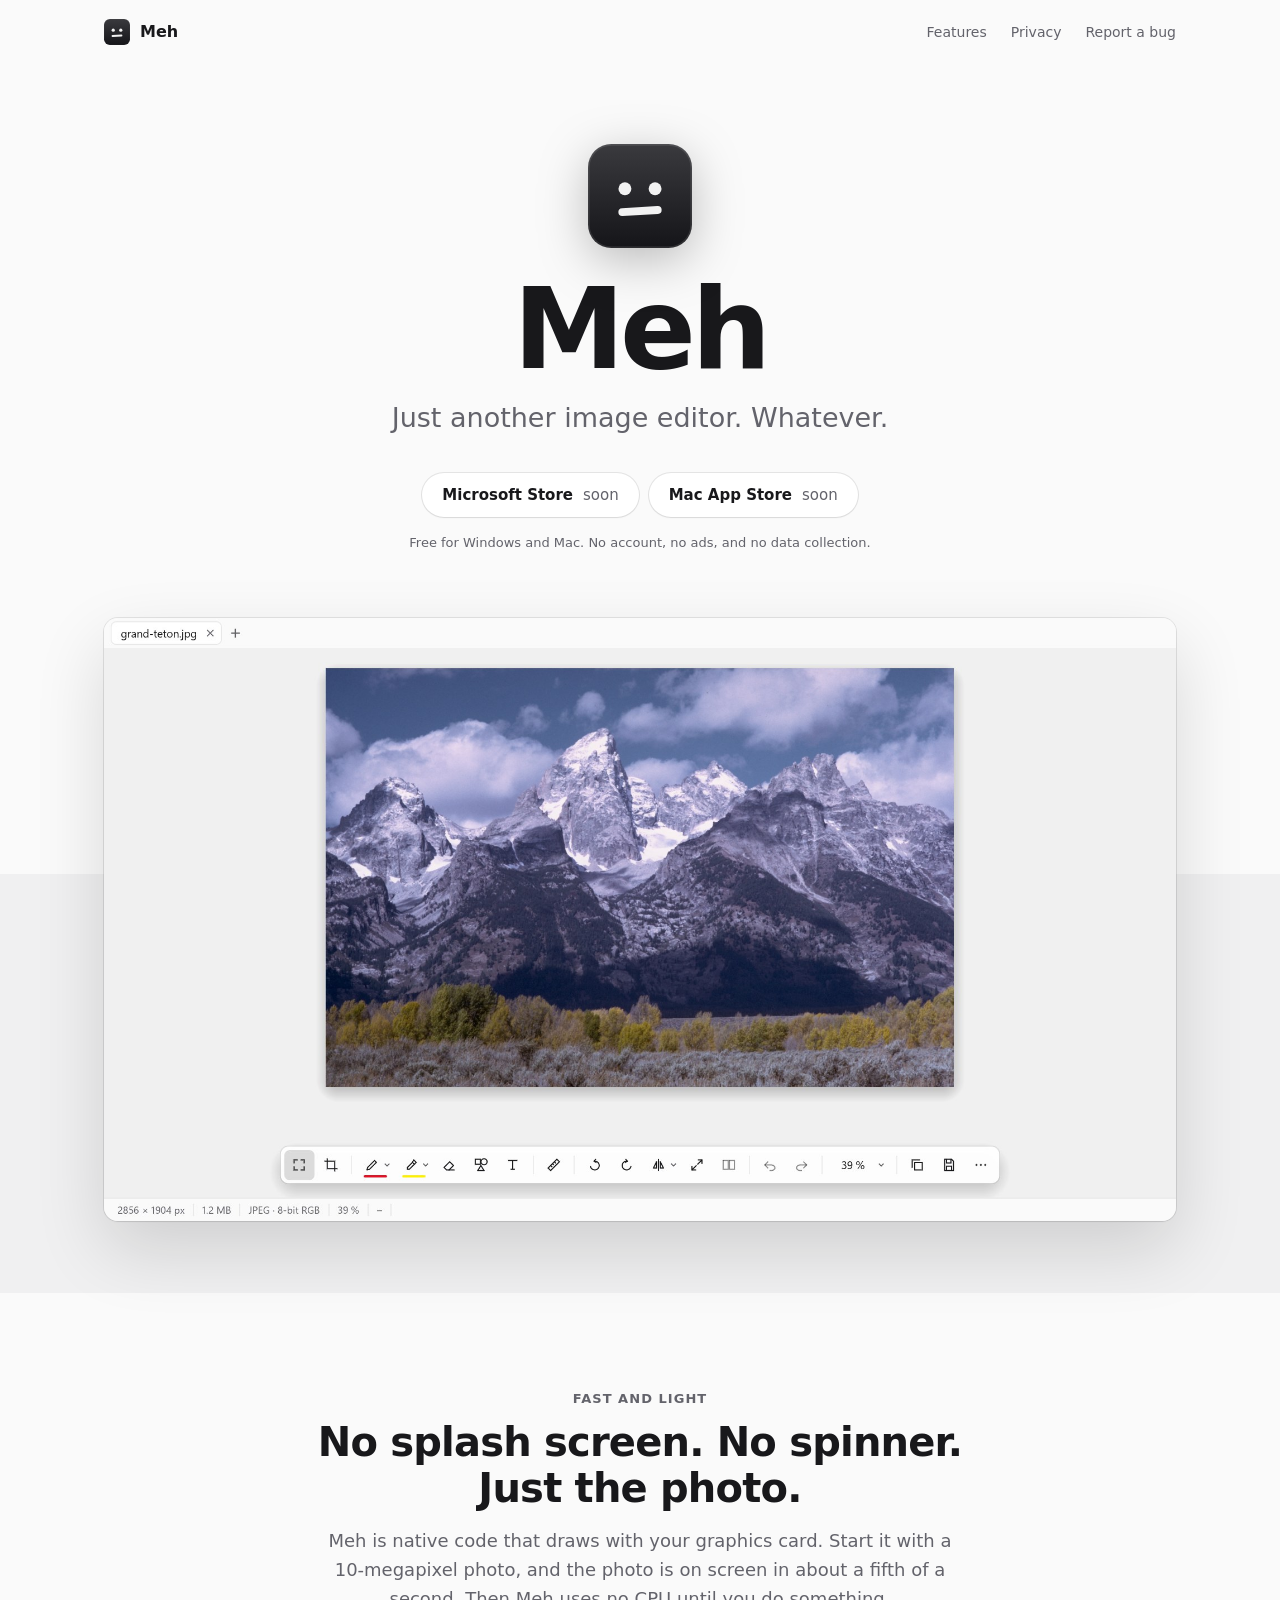
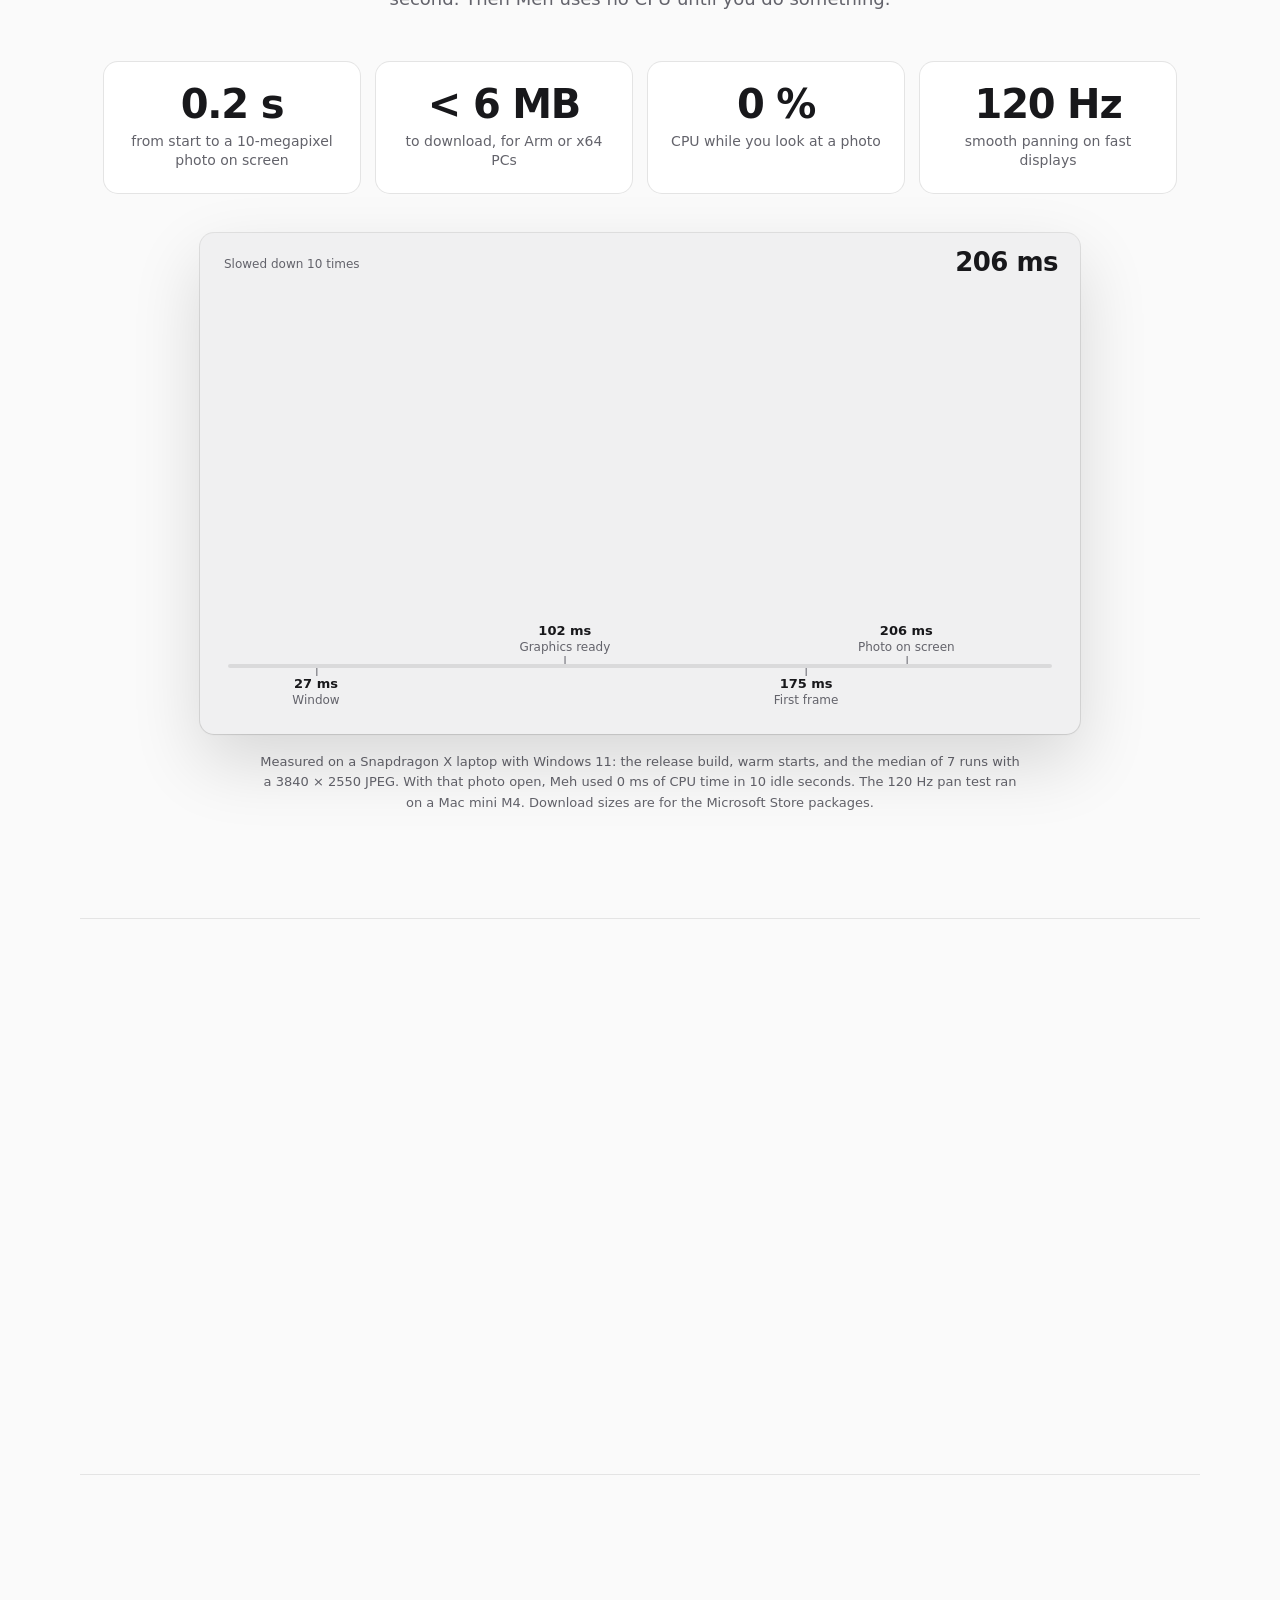
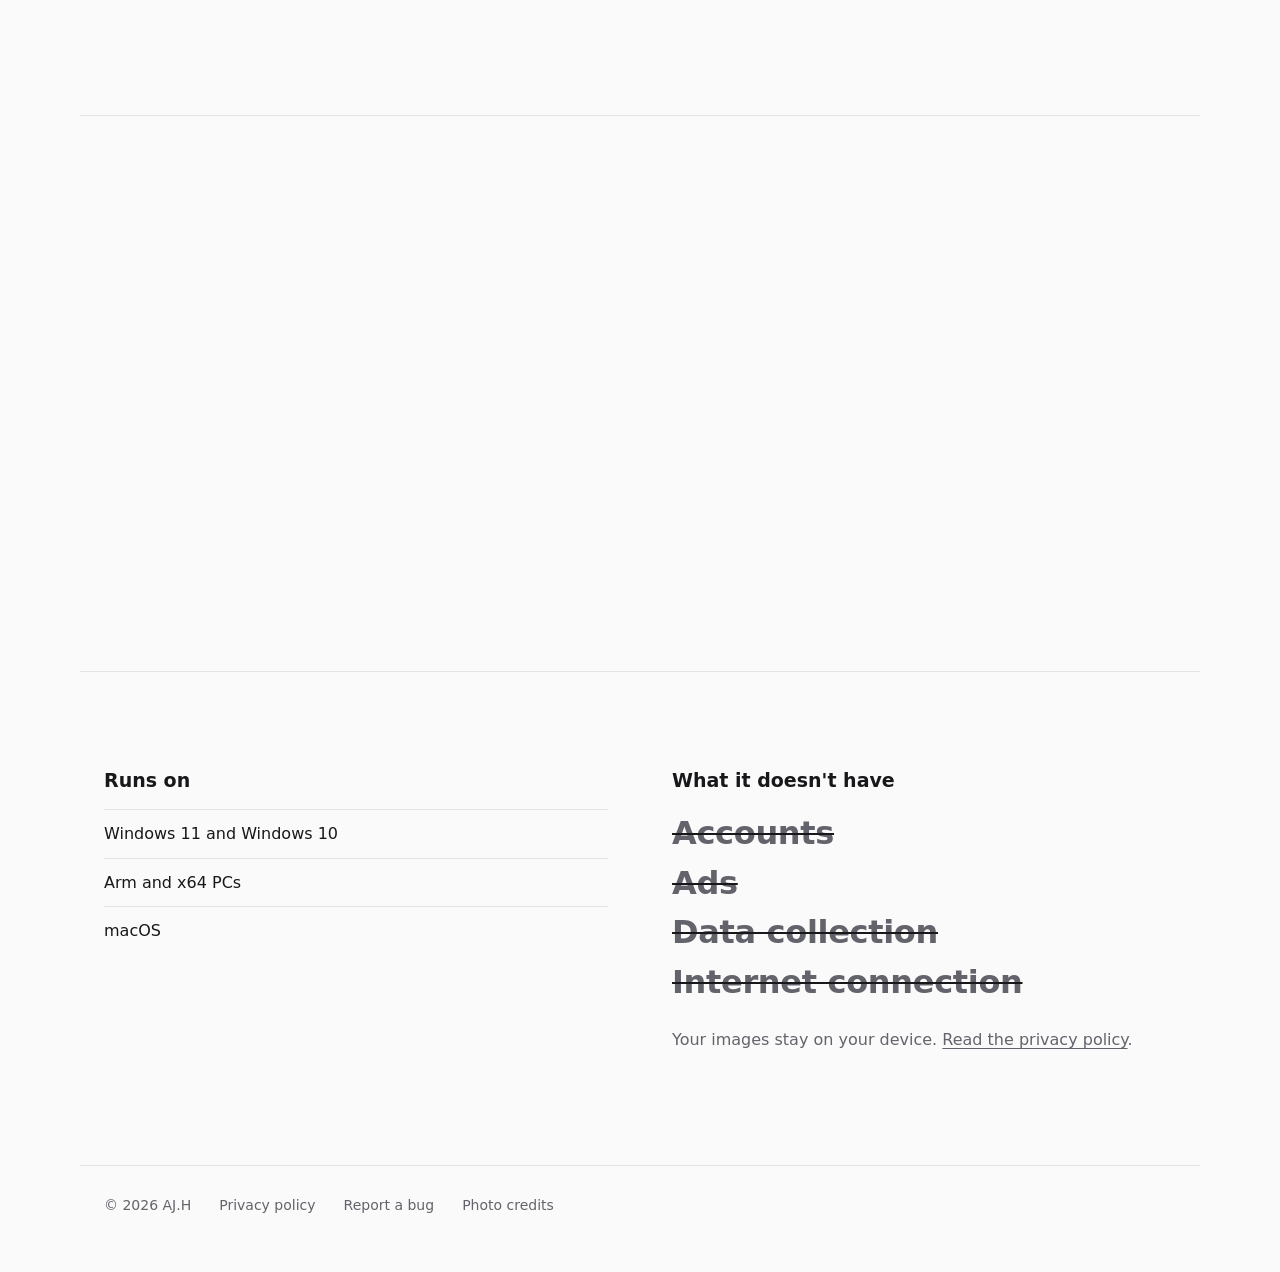
==== commit bd370e04: "Website: drop the Undo and Save sections Every editor has them, so the page keeps to the tools that " ====
--- a/public/index.html
+++ b/public/index.html
@@ -7,7 +7,7 @@
 <meta name="theme-color" content="#fafafa" media="(prefers-color-scheme: light)">
 <meta name="theme-color" content="#111113" media="(prefers-color-scheme: dark)">
 <title>Meh: just another image editor</title>
-<meta name="description" content="Meh is a small, fast image viewer and editor for Windows and macOS: crop, rotate, mark up, measure, stitch, and save, with no account, no ads, and no data collection.">
+<meta name="description" content="Meh is a small, fast image viewer and editor for Windows and macOS: crop, rotate, mark up, measure, and stitch, with no account, no ads, and no data collection.">
 <link rel="canonical" href="https://meh-app.com/">
 <meta property="og:title" content="Meh">
 <meta property="og:description" content="Just another image editor. Whatever.">
@@ -184,44 +184,6 @@
   </div>
 </section>
 
-<section class="wrap feat flip" id="undo">
-  <div class="copy">
-    <p class="eyebrow">Undo</p>
-    <h2>Changed your mind? Ctrl+Z.</h2>
-    <p>Every step can be undone and redone: marks, crops, turns, and resizes. And Meh asks before it closes an image with unsaved changes.</p>
-  </div>
-  <div class="demo undo" aria-hidden="true">
-    <img src="assets/photos/teton-autumn.jpg" alt="" width="1000" height="667" loading="lazy">
-    <svg viewBox="0 0 1200 800">
-      <ellipse class="u1" cx="420" cy="300" rx="150" ry="95"/>
-      <path class="u2" d="M640 560L1000 548"/>
-      <path class="u3" d="M980 180Q860 190 790 270M842 262L790 270L808 220"/>
-    </svg>
-    <div class="keys ka"><b>Ctrl</b><b>Z</b></div>
-    <div class="keys kb"><b>Ctrl</b><b>Shift</b><b>Z</b></div>
-    <p class="cap n3"><span>Draw a few marks</span><span>Ctrl+Z undoes them, one by one</span><span>Ctrl+Shift+Z brings them back</span></p>
-  </div>
-</section>
-
-<section class="wrap feat" id="save">
-  <div class="copy">
-    <p class="eyebrow">Save</p>
-    <h2>See the file size before you save.</h2>
-    <p>Save in place, or as PNG, JPEG, WebP, TIFF, or BMP. The size estimate follows the quality slider. Keep the photo details, or leave out the location. If a format would drop something, such as transparency, Meh tells you first. A failed save leaves your original as it was.</p>
-  </div>
-  <div class="demo save" aria-hidden="true">
-    <img src="assets/photos/grand-teton.jpg" alt="" width="1200" height="800" loading="lazy">
-    <div class="sheet">
-      <p class="row"><span>Format</span>JPEG</p>
-      <div class="row"><span>Quality</span><i class="slider"><i class="thumb"></i></i><p class="val"><b>92</b><b>80</b><b>70</b></p></div>
-      <p class="row"><span>Keep photo details</span><i class="sw"></i></p>
-      <p class="row"><span>Remove location data</span><i class="sw loc"></i></p>
-      <div class="row"><span>File size</span><p class="val"><b>About 1.2 MB</b><b>About 0.7 MB</b><b>About 0.6 MB</b></p></div>
-    </div>
-    <p class="cap n2"><span>The estimate follows the quality</span><span>Leave the location out</span></p>
-  </div>
-</section>
-
 <section class="wrap feat flip" id="files">
   <div class="copy">
     <p class="eyebrow">Files</p>
--- a/public/style.css
+++ b/public/style.css
@@ -272,50 +272,6 @@
 @keyframes find-key { 0%, 64% { opacity: 0; transform: translateY(6px); } 66% { opacity: 1; transform: none; } 68% { transform: translateY(2px) scale(0.94); }
   70%, 84% { opacity: 1; transform: none; } 88%, 100% { opacity: 0; transform: none; } }
 
-/* Undo three marks one by one, then redo them. */
-.undo { --t: 12s; }
-.undo .u1 { fill: none; stroke: #ff3b30; stroke-width: 7; animation-name: undo-1; }
-.undo .u2 { fill: none; stroke: #ffd60a; stroke-opacity: 0.85; stroke-width: 34; stroke-linecap: round; animation-name: undo-2; }
-.undo .u3 { fill: none; stroke: #fff; stroke-width: 6; stroke-linecap: round; stroke-linejoin: round; filter: drop-shadow(0 1px 2px #00000099); animation-name: undo-3; }
-.undo .ka { opacity: 0; animation-name: undo-ka; }
-.undo .kb { animation-name: undo-kb; }
-@keyframes undo-1 { 0%, 3.9% { opacity: 0; } 4%, 55.9% { opacity: 1; } 56%, 70.9% { opacity: 0; } 71%, 95% { opacity: 1; } 98%, 100% { opacity: 0; } }
-@keyframes undo-2 { 0%, 12.9% { opacity: 0; } 13%, 46.9% { opacity: 1; } 47%, 78.9% { opacity: 0; } 79%, 95% { opacity: 1; } 98%, 100% { opacity: 0; } }
-@keyframes undo-3 { 0%, 21.9% { opacity: 0; } 22%, 37.9% { opacity: 1; } 38%, 86.9% { opacity: 0; } 87%, 95% { opacity: 1; } 98%, 100% { opacity: 0; } }
-@keyframes undo-ka { 0%, 33% { opacity: 0; transform: none; } 35%, 37.5% { opacity: 1; transform: none; } 38% { transform: translateY(2px) scale(0.94); }
-  39%, 46.5% { transform: none; } 47% { transform: translateY(2px) scale(0.94); } 48%, 55.5% { transform: none; } 56% { transform: translateY(2px) scale(0.94); }
-  57%, 62% { opacity: 1; transform: none; } 65%, 100% { opacity: 0; transform: none; } }
-@keyframes undo-kb { 0%, 67% { opacity: 0; transform: none; } 69%, 70.5% { opacity: 1; transform: none; } 71% { transform: translateY(2px) scale(0.94); }
-  72%, 78.5% { transform: none; } 79% { transform: translateY(2px) scale(0.94); } 80%, 86.5% { transform: none; } 87% { transform: translateY(2px) scale(0.94); }
-  88%, 93% { opacity: 1; transform: none; } 96%, 100% { opacity: 0; transform: none; } }
-
-/* Save: the estimate follows the quality, and the location switch turns on. */
-.save .sheet { position: absolute; z-index: 2; left: 50%; top: 45%; width: 66%; transform: translate(-50%, -50%); padding: 6px 14px; border-radius: 12px;
-  background: var(--surface); color: var(--text); box-shadow: 0 0 0 1px var(--line), 0 16px 40px #0000004d; font-size: 13px; animation-name: save-sheet; }
-.save .row { display: flex; align-items: center; gap: 10px; height: 34px; margin: 0; }
-.save .row + .row { border-top: 1px solid var(--line); }
-.save .row > span { flex: 1; color: var(--muted); }
-.save .slider { position: relative; flex: 0 0 36%; height: 4px; border-radius: 2px; background: var(--line); }
-.save .thumb { position: absolute; top: 50%; left: 70%; width: 14px; height: 14px; margin: -7px 0 0 -7px; border-radius: 50%; background: var(--text);
-  animation-name: save-thumb; }
-.save .val { display: grid; justify-items: end; min-width: 24px; margin: 0; font-variant-numeric: tabular-nums; }
-.save .val > b { grid-area: 1 / 1; opacity: 0; }
-.save .val > b:last-child { opacity: 1; }
-.save .val > b:nth-child(1) { animation-name: save-v1; }
-.save .val > b:nth-child(2) { animation-name: save-v2; }
-.save .val > b:nth-child(3) { animation-name: save-v3; }
-.save .sw { position: relative; flex: none; width: 34px; height: 20px; border-radius: 10px; background: var(--text); }
-.save .sw::after { content: ""; position: absolute; top: 3px; left: 17px; width: 14px; height: 14px; border-radius: 50%; background: var(--surface); }
-.save .sw.loc { animation-name: save-sw; }
-.save .sw.loc::after { animation: save-knob var(--t) infinite both; }
-@keyframes save-sheet { 0% { opacity: 0; } 3%, 94% { opacity: 1; } 98%, 100% { opacity: 0; } }
-@keyframes save-thumb { 0%, 8% { left: 92%; } 14% { left: 80%; } 20%, 100% { left: 70%; } }
-@keyframes save-v1 { 0%, 10.9% { opacity: 1; } 11%, 100% { opacity: 0; } }
-@keyframes save-v2 { 0%, 10.9% { opacity: 0; } 11%, 16.9% { opacity: 1; } 17%, 100% { opacity: 0; } }
-@keyframes save-v3 { 0%, 16.9% { opacity: 0; } 17%, 100% { opacity: 1; } }
-@keyframes save-sw { 0%, 58% { background: var(--line); } 60%, 100% { background: var(--text); } }
-@keyframes save-knob { 0%, 58% { left: 3px; } 60%, 100% { left: 17px; } }
-
 /* Files: the arrow key steps through five photos in a folder. */
 .files > img { opacity: 0; animation-name: files-show; }
 .files > img:first-of-type { opacity: 1; }
@@ -367,7 +323,5 @@
   .find .pal { right: 4%; bottom: 21%; width: 74%; padding: 4px; font-size: 11px; }
   .find .q { height: 24px; }
   .find li { height: 22px; }
-  .save .sheet { width: 86%; padding: 2px 10px; font-size: 11px; }
-  .save .row { height: 24px; }
   .doc { padding-top: 32px; padding-bottom: 80px; }
 }
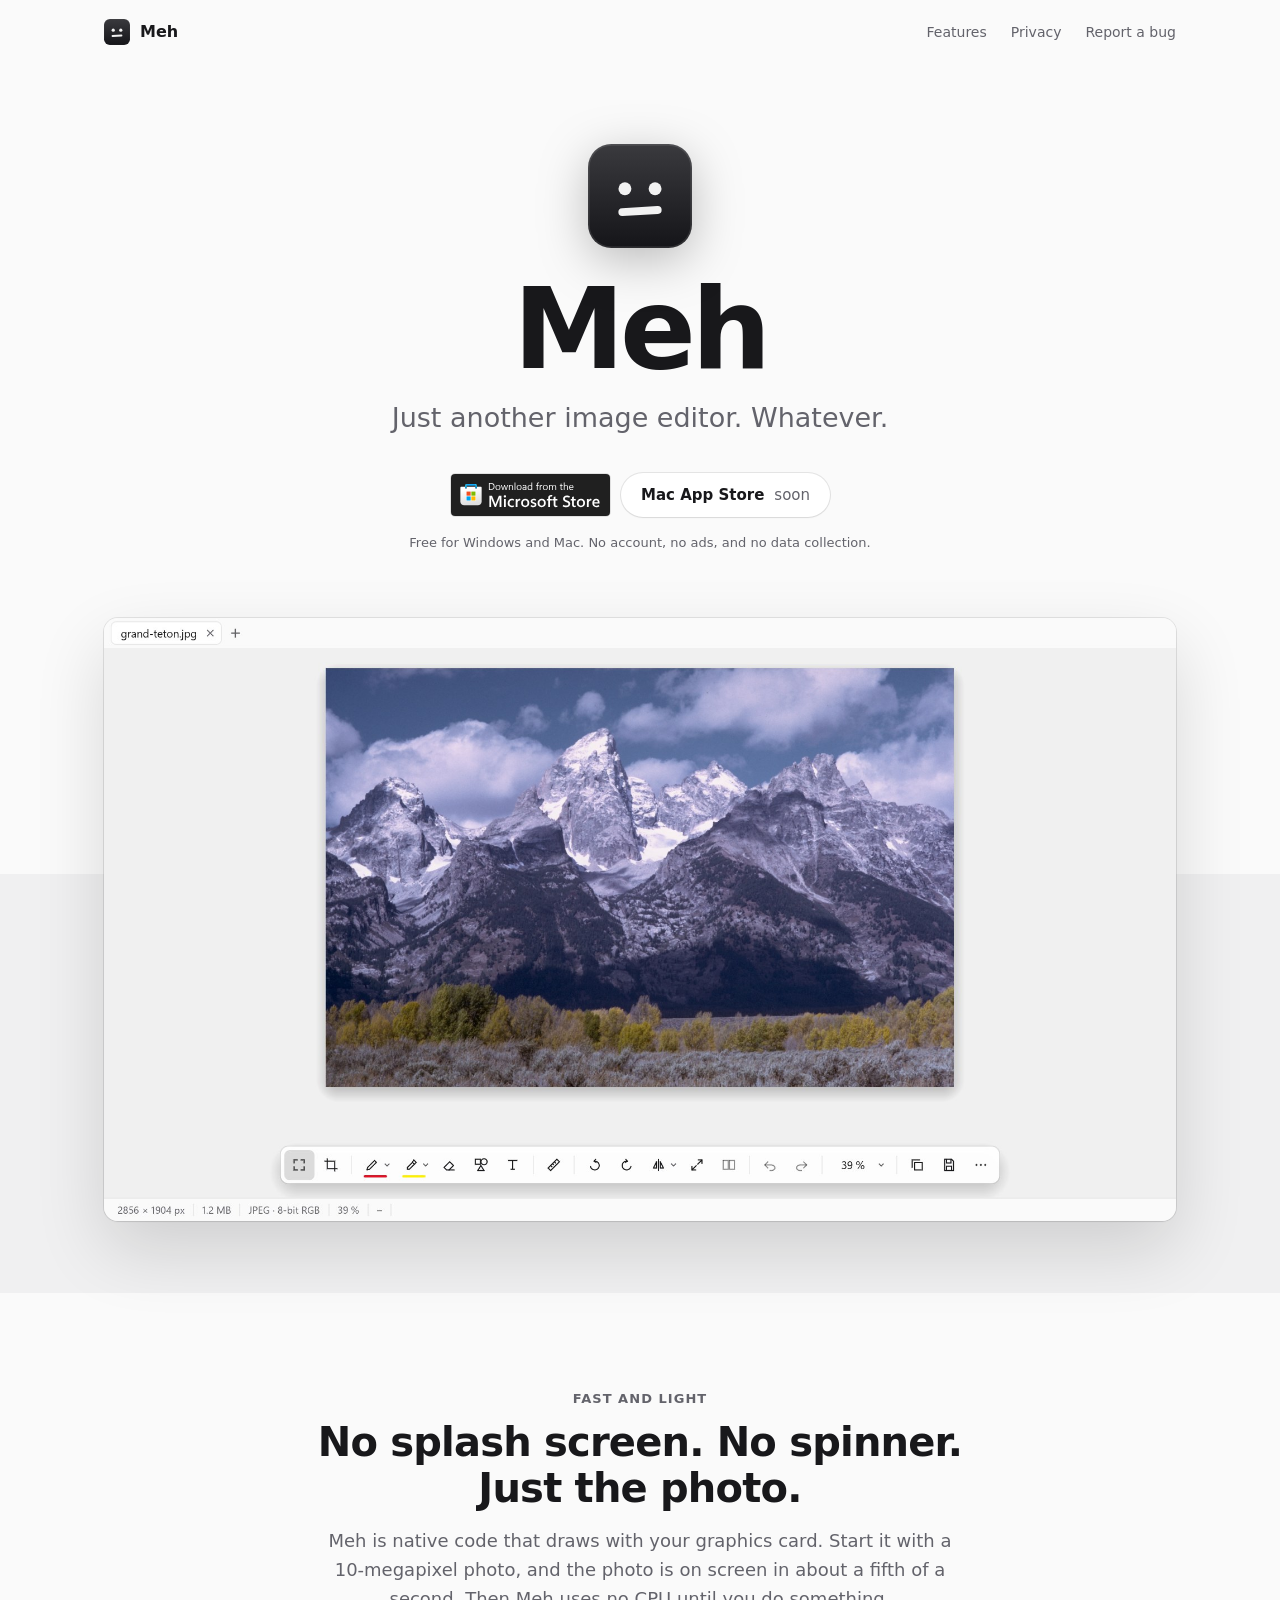
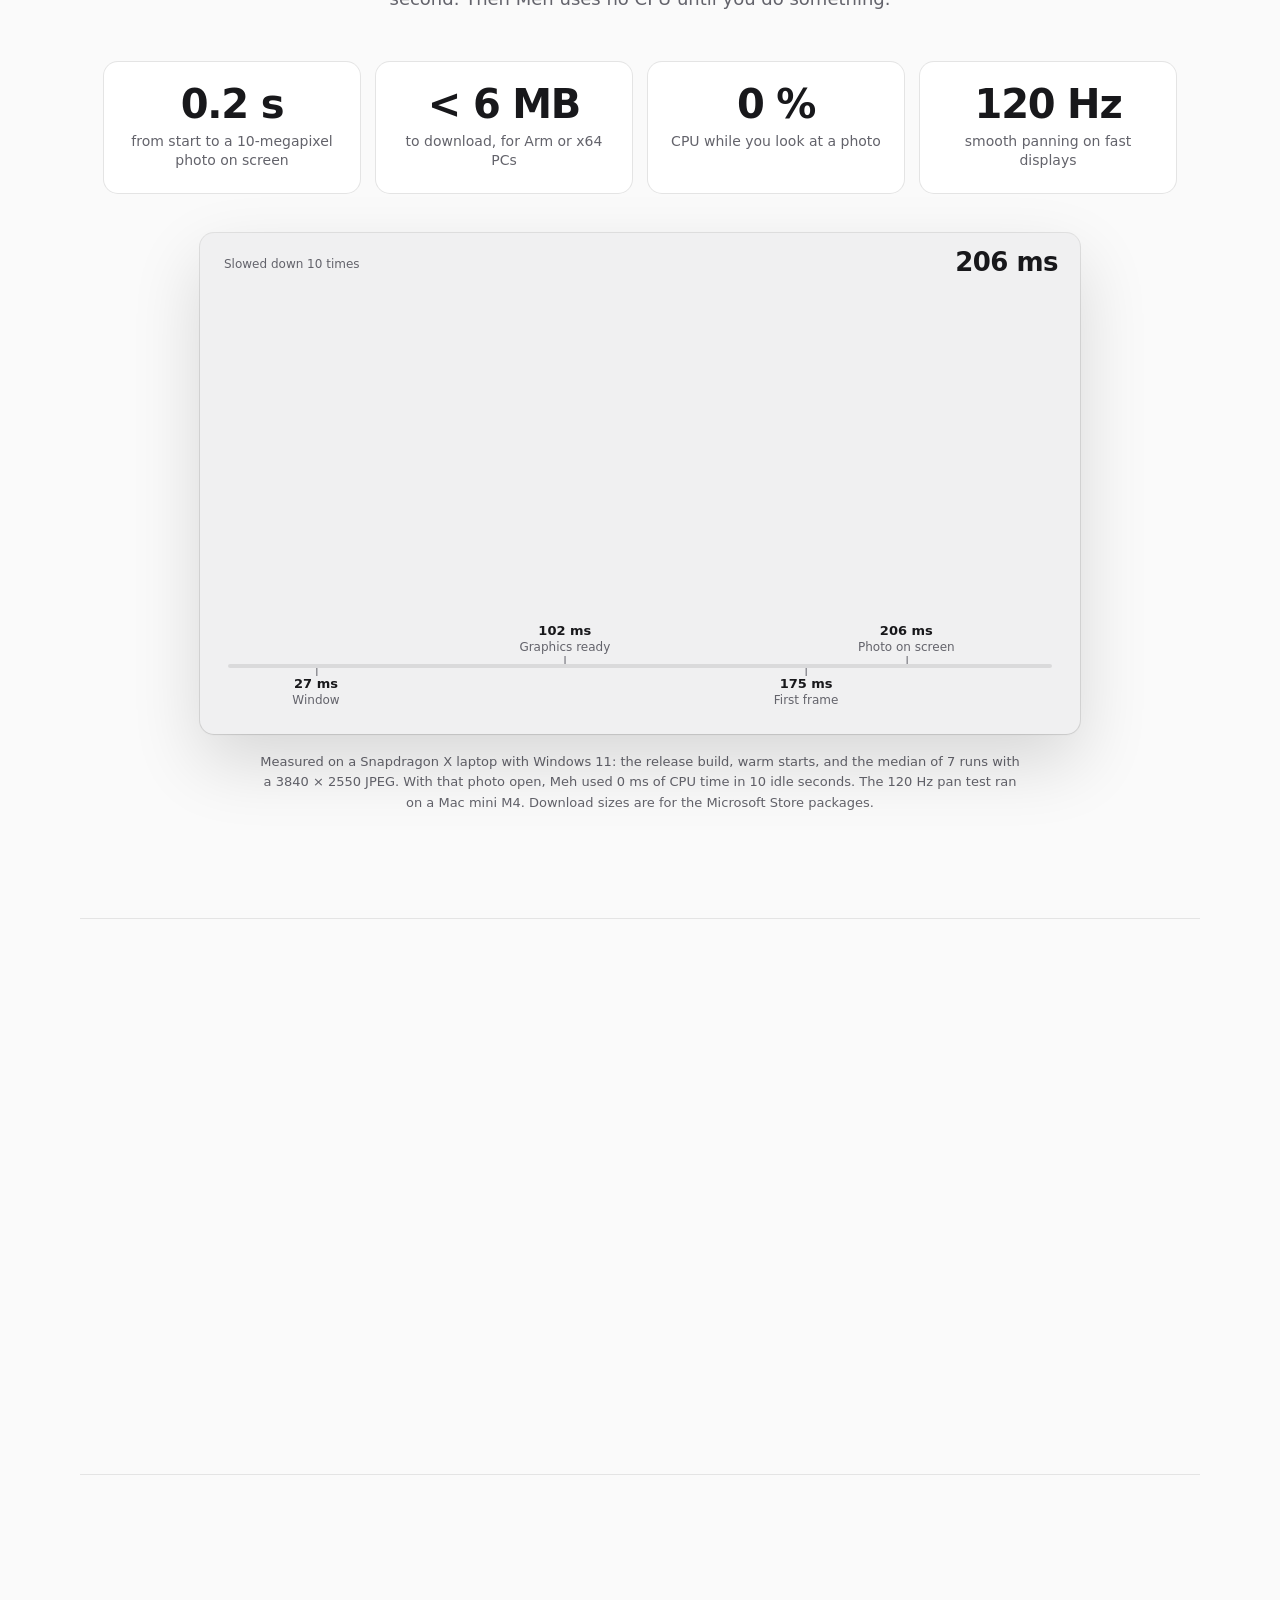
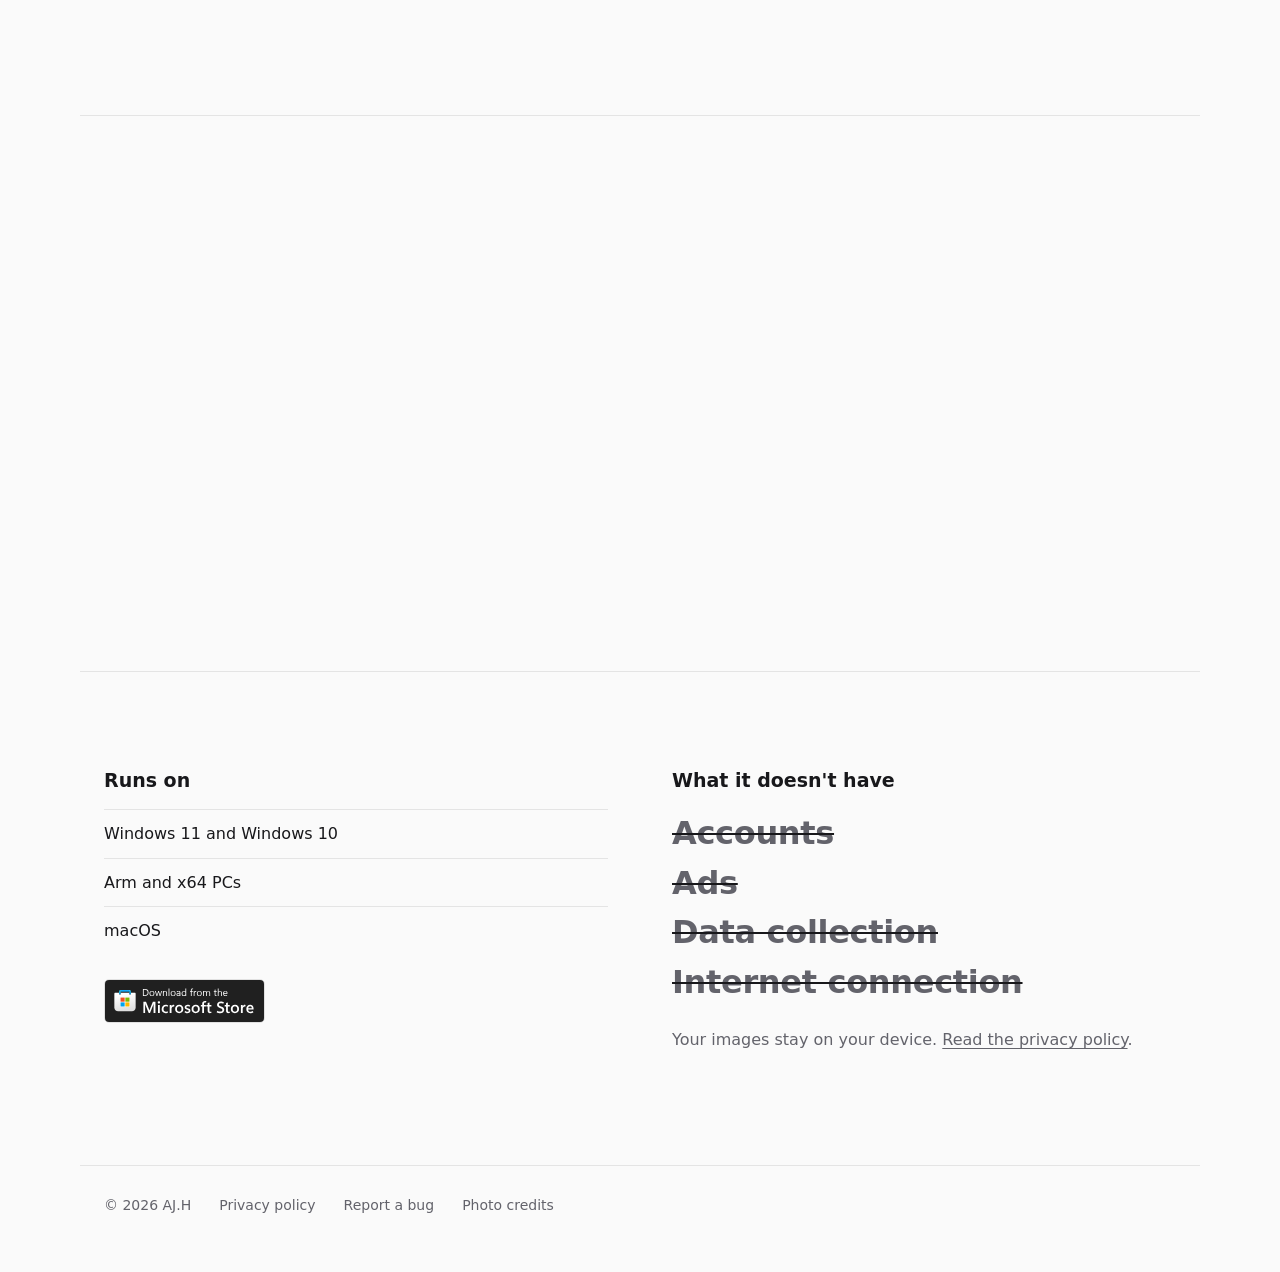
==== commit 56418986: "Website: link the Microsoft Store page Meh is live in the Microsoft Store. The hero and the Runs on " ====
--- a/public/index.html
+++ b/public/index.html
@@ -31,7 +31,7 @@
   <img class="icon" src="assets/icon.svg" alt="" width="104" height="104">
   <h1>Meh</h1>
   <p class="tag">Just another image editor. Whatever.</p>
-  <div class="get"><span>Microsoft Store <em>soon</em></span><span>Mac App Store <em>soon</em></span></div>
+  <div class="get"><a class="badge" href="https://apps.microsoft.com/detail/9NHWZRF0MXQX?referrer=appbadge&amp;mode=full"><img src="assets/ms-badge.svg" alt="Get it from Microsoft" width="161" height="44"></a><span>Mac App Store <em>soon</em></span></div>
   <p class="fine">Free for Windows and Mac. No account, no ads, and no data collection.</p>
 </header>
 
@@ -225,6 +225,7 @@
       <li>Arm and x64 PCs</li>
       <li>macOS</li>
     </ul>
+    <p class="store"><a class="badge" href="https://apps.microsoft.com/detail/9NHWZRF0MXQX?referrer=appbadge&amp;mode=full"><img src="assets/ms-badge.svg" alt="Get it from Microsoft" width="161" height="44" loading="lazy"></a></p>
   </div>
   <div>
     <h3>What it doesn't have</h3>
--- a/public/style.css
+++ b/public/style.css
@@ -38,6 +38,9 @@
 .get span { display: inline-flex; align-items: center; gap: 10px; height: 44px; padding: 0 20px; border-radius: 999px;
   background: var(--surface); box-shadow: 0 0 0 1px var(--line), 0 1px 2px #0000000d; font-size: 15px; font-weight: 600; }
 .get em { font-style: normal; font-weight: 400; color: var(--muted); }
+.badge { display: inline-block; border-radius: 5px; }
+.badge img { display: block; width: 161px; height: 44px; }
+.store { margin: 24px 0 0; }
 .fine { margin: 16px 0 0; font-size: 13px; color: var(--muted); }
 .stage { position: relative; isolation: isolate; padding-bottom: 72px; }
 .stage::before { content: ""; position: absolute; inset: 38% 0 0; background: var(--band); z-index: -1; }
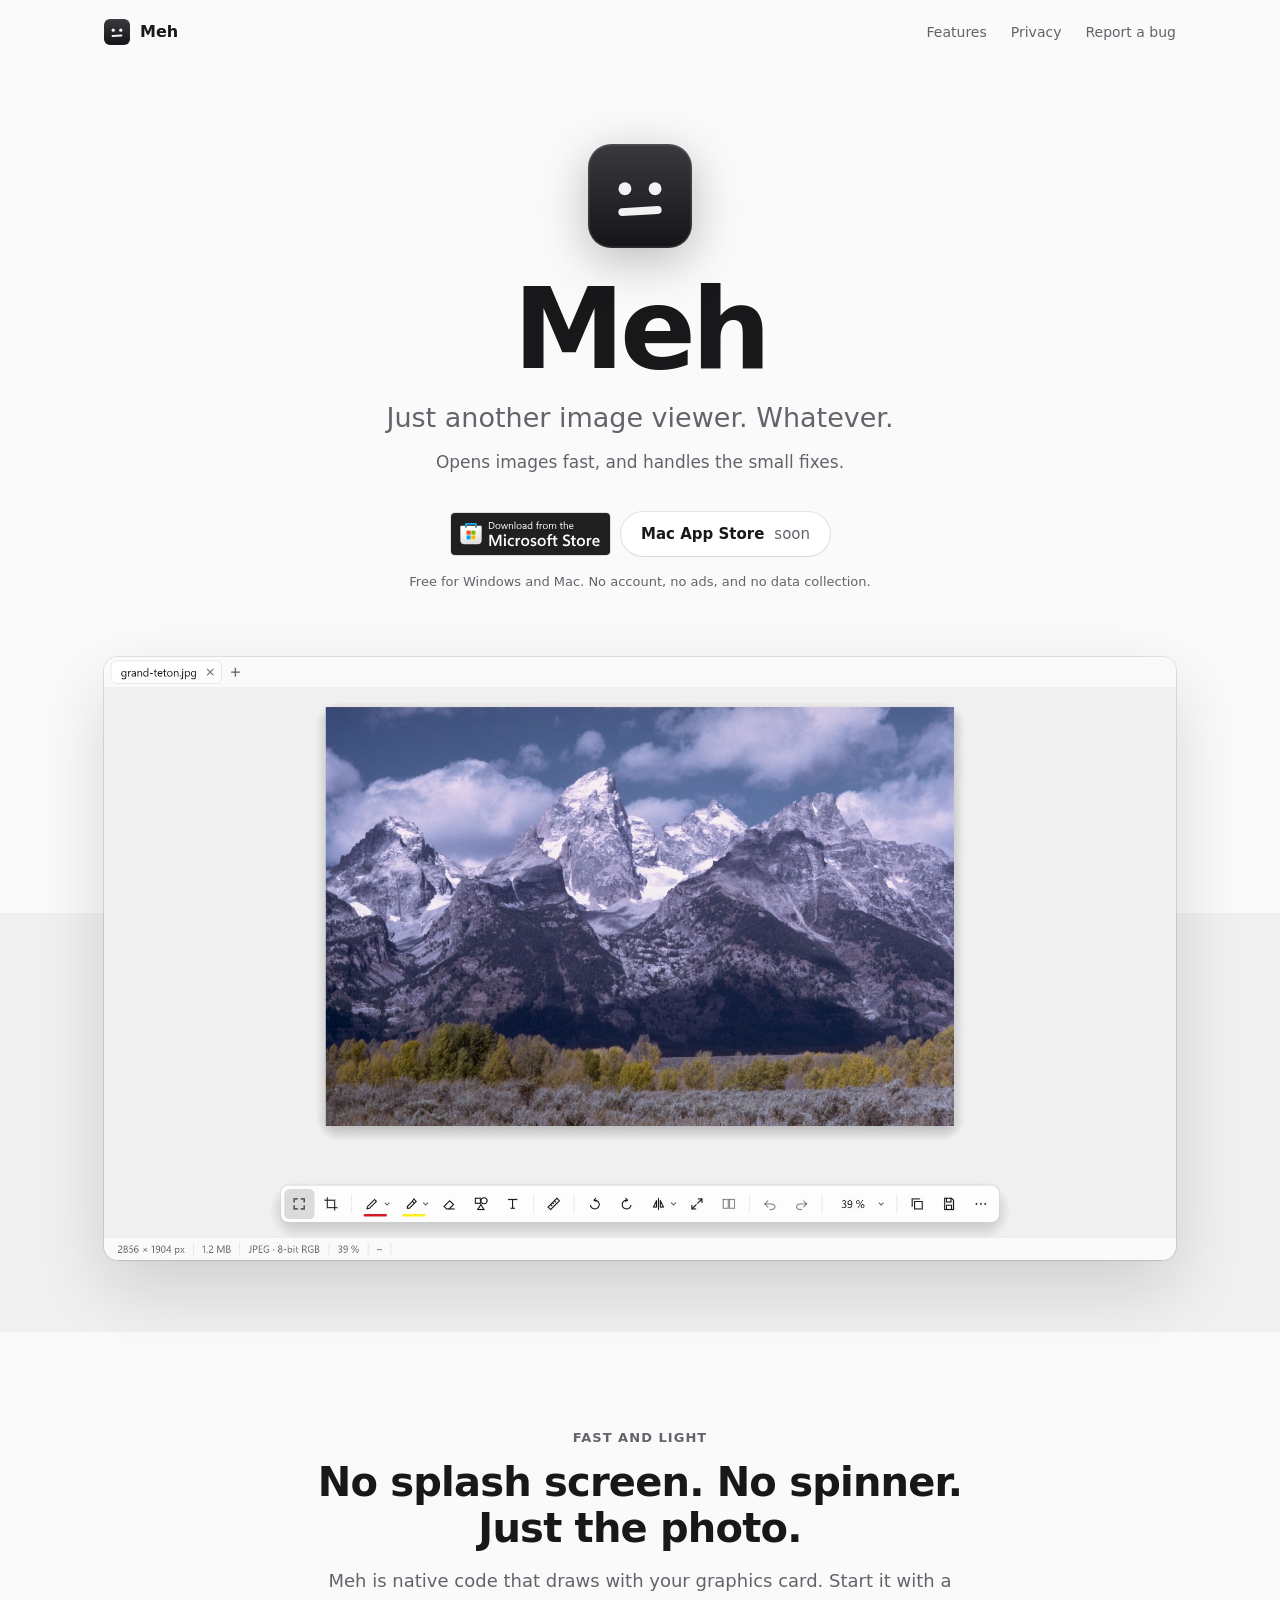
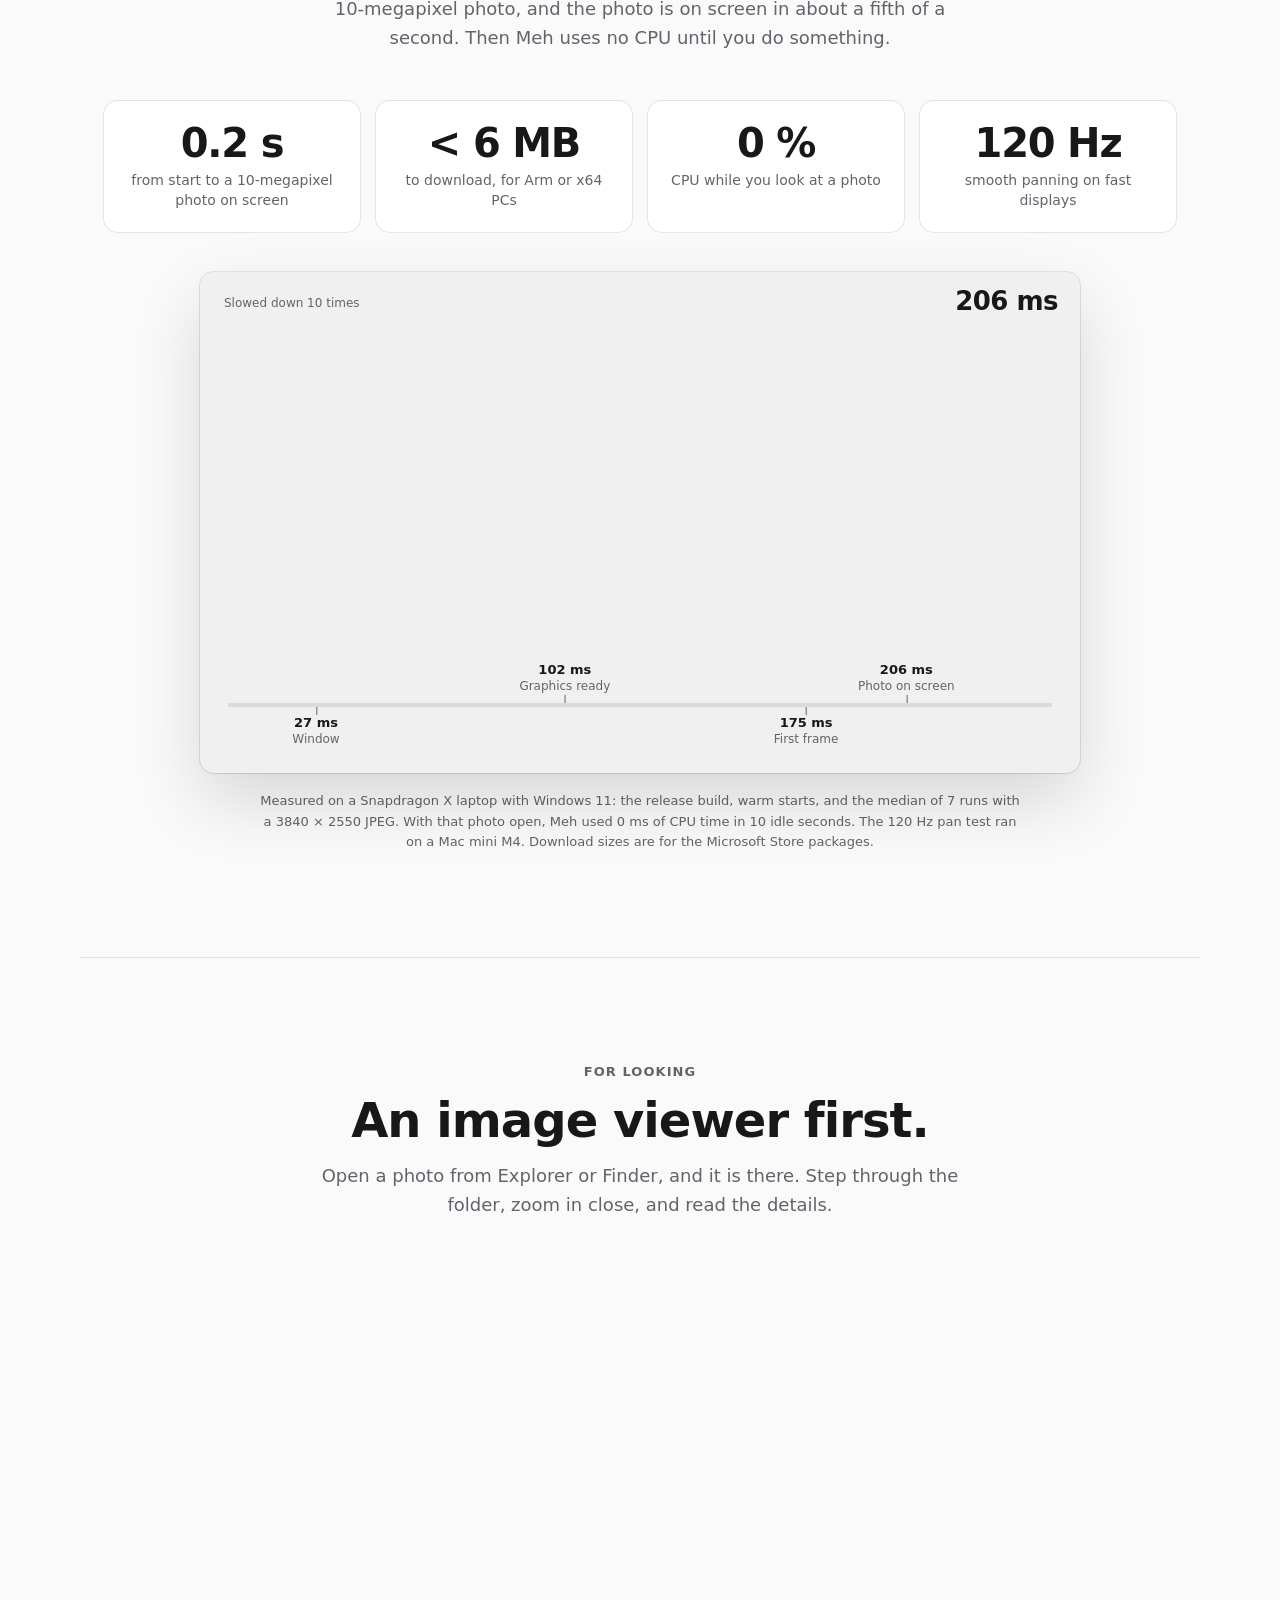
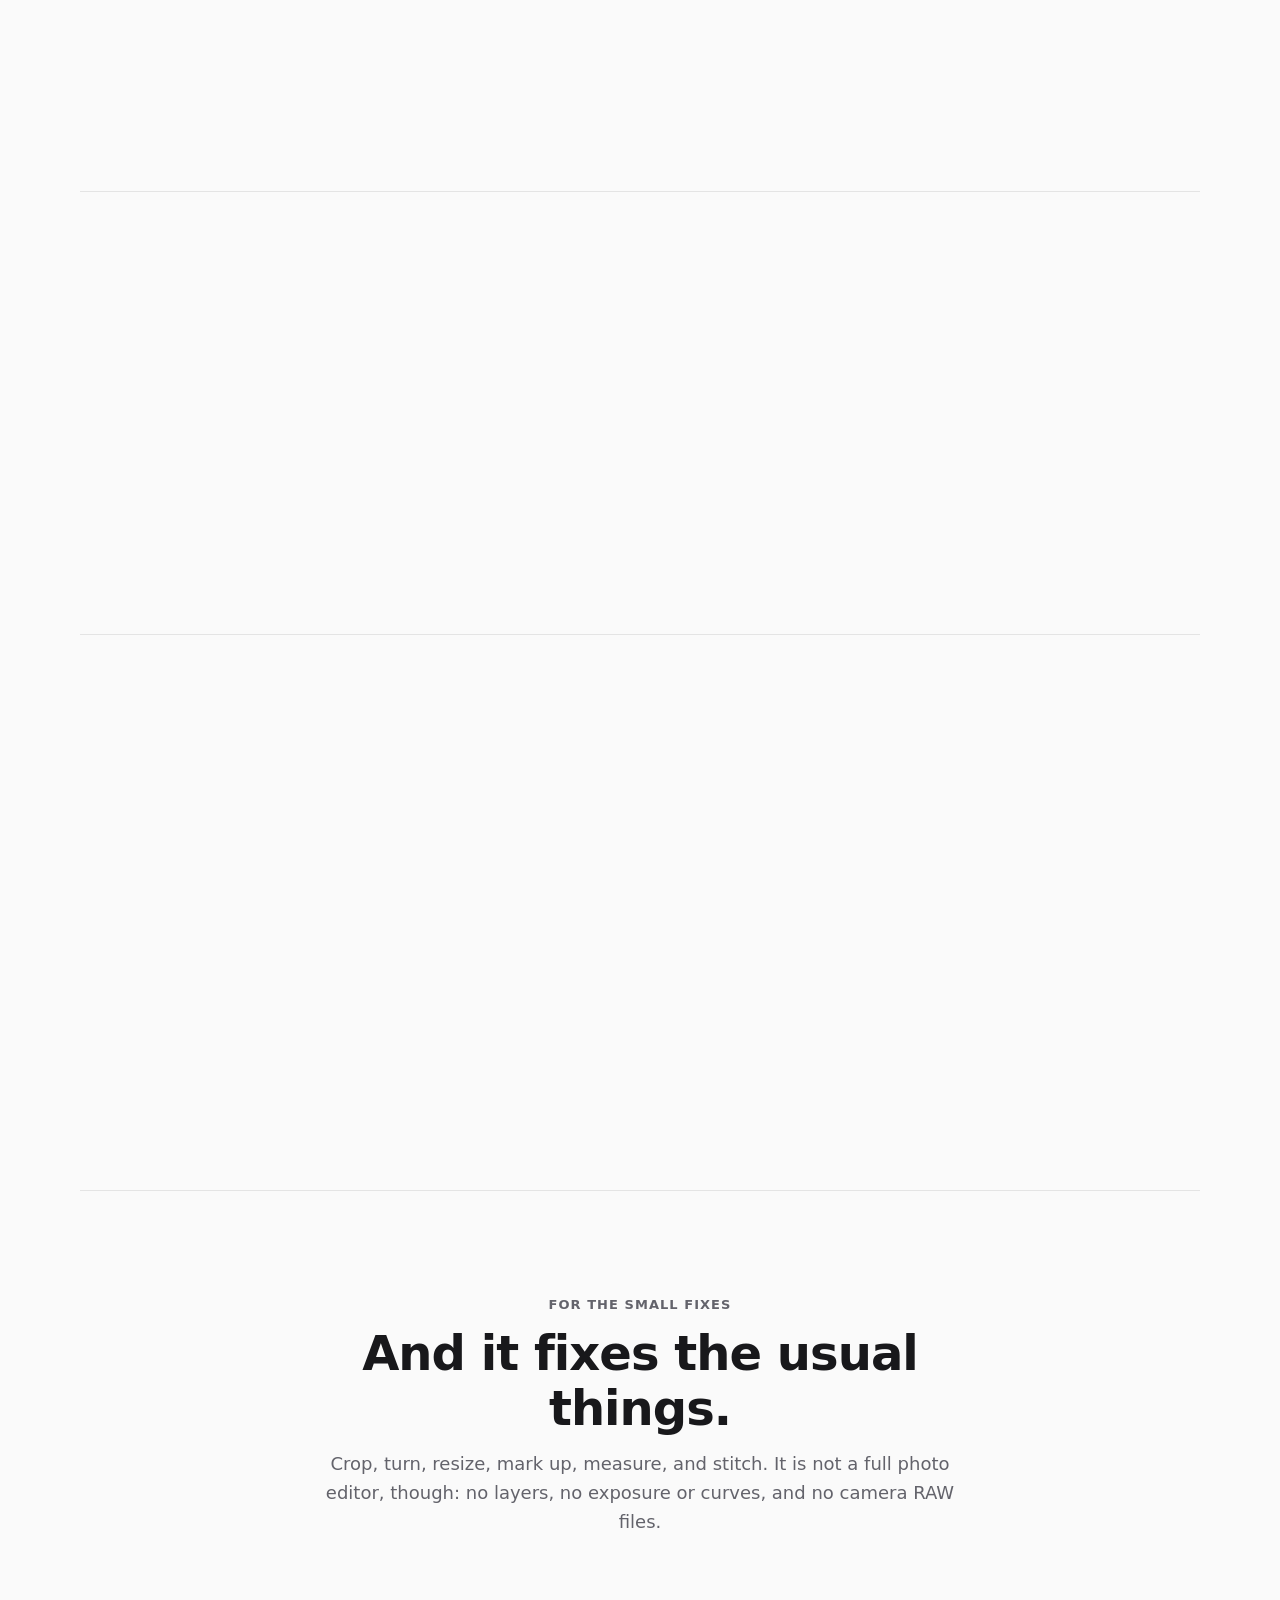
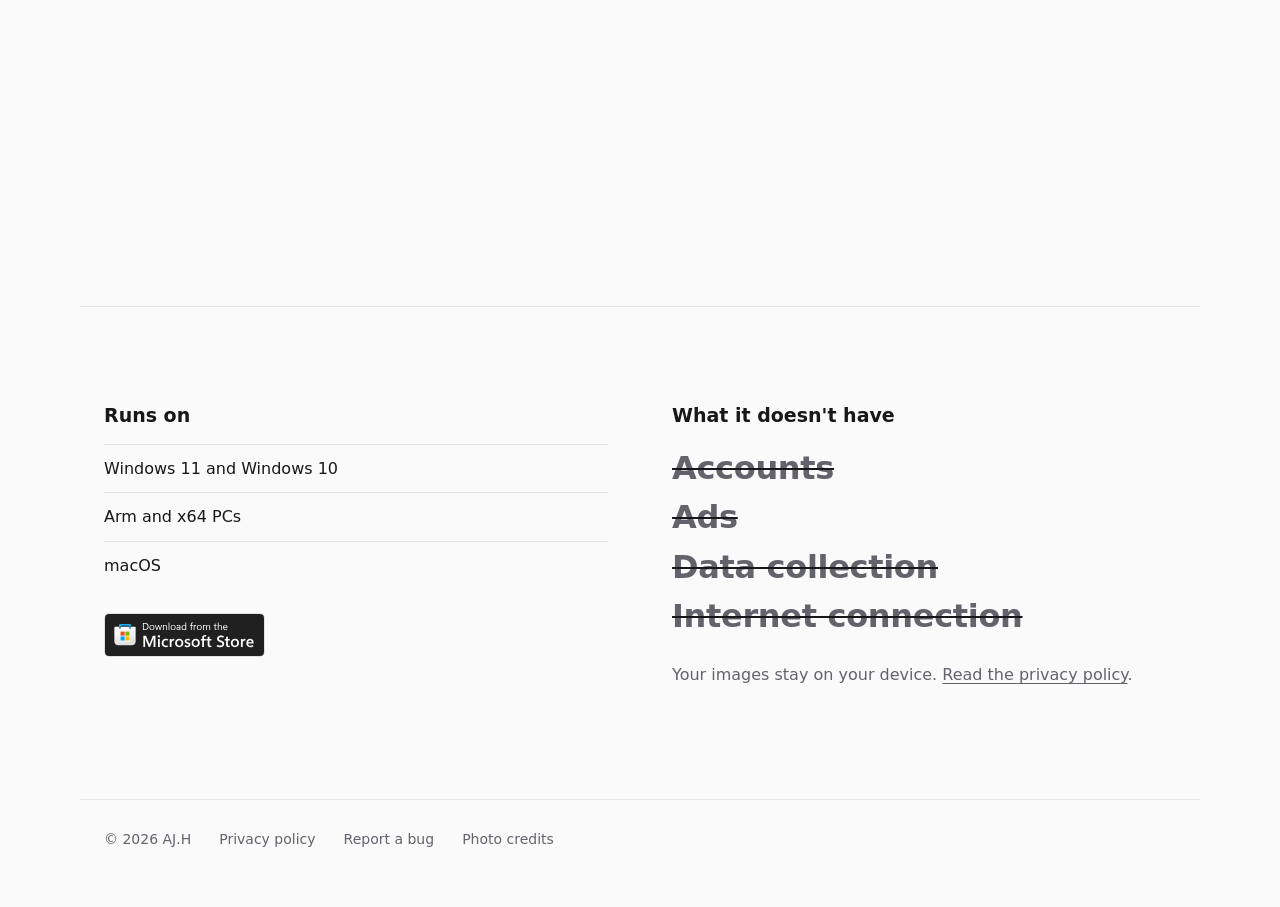
==== commit 38895835: "Website: present Meh as a fast image viewer Meh is an image viewer first, with the everyday edits. T" ====
--- a/public/index.html
+++ b/public/index.html
@@ -6,11 +6,11 @@
 <meta name="color-scheme" content="light dark">
 <meta name="theme-color" content="#fafafa" media="(prefers-color-scheme: light)">
 <meta name="theme-color" content="#111113" media="(prefers-color-scheme: dark)">
-<title>Meh: just another image editor</title>
-<meta name="description" content="Meh is a small, fast image viewer and editor for Windows and macOS: crop, rotate, mark up, measure, and stitch, with no account, no ads, and no data collection.">
+<title>Meh: just another image viewer</title>
+<meta name="description" content="Meh is a fast image viewer for Windows and macOS, with the everyday edits: crop, rotate, resize, mark up, measure, and stitch. No account, no ads, and no data collection.">
 <link rel="canonical" href="https://meh-app.com/">
 <meta property="og:title" content="Meh">
-<meta property="og:description" content="Just another image editor. Whatever.">
+<meta property="og:description" content="Just another image viewer. Whatever.">
 <meta property="og:url" content="https://meh-app.com/">
 <meta property="og:image" content="https://meh-app.com/assets/hero.png">
 <link rel="icon" href="assets/favicon.png" sizes="64x64">
@@ -21,7 +21,7 @@
 <div class="wrap top">
   <a class="brand" href="./"><img src="assets/icon.svg" alt="" width="26" height="26">Meh</a>
   <nav>
-    <a href="#fast">Features</a>
+    <a href="#view">Features</a>
     <a href="privacy">Privacy</a>
     <a href="https://github.com/ajhsu/meh/issues/new/choose">Report a bug</a>
   </nav>
@@ -30,7 +30,8 @@
 <header class="hero">
   <img class="icon" src="assets/icon.svg" alt="" width="104" height="104">
   <h1>Meh</h1>
-  <p class="tag">Just another image editor. Whatever.</p>
+  <p class="tag">Just another image viewer. Whatever.</p>
+  <p class="sub">Opens images fast, and handles the small fixes.</p>
   <div class="get"><a class="badge" href="https://apps.microsoft.com/detail/9NHWZRF0MXQX?referrer=appbadge&amp;mode=full"><img src="assets/ms-badge.svg" alt="Get it from Microsoft" width="161" height="44"></a><span>Mac App Store <em>soon</em></span></div>
   <p class="fine">Free for Windows and Mac. No account, no ads, and no data collection.</p>
 </header>
@@ -72,6 +73,68 @@
   <p class="note muted">Measured on a Snapdragon X laptop with Windows 11: the release build, warm starts, and the median of 7 runs with a 3840 × 2550 JPEG. With that photo open, Meh used 0 ms of CPU time in 10 idle seconds. The 120 Hz pan test ran on a Mac mini M4. Download sizes are for the Microsoft Store packages.</p>
 </section>
 
+<section class="wrap chapter" id="view">
+  <p class="eyebrow">For looking</p>
+  <h2>An image viewer first.</h2>
+  <p>Open a photo from Explorer or Finder, and it is there. Step through the folder, zoom in close, and read the details.</p>
+</section>
+
+<section class="wrap feat" id="files">
+  <div class="copy">
+    <p class="eyebrow">Files</p>
+    <h2>Opens the images you already have.</h2>
+    <p>Photos turn upright, wide-color photos from phones keep their colors, and very large images stay sharp. The arrow keys step through a folder, and tabs and windows keep several images open at once.</p>
+    <ul class="chips"><li>PNG</li><li>JPEG</li><li>WebP</li><li>TIFF</li><li>BMP</li><li>ICO</li><li>QOI</li><li>TGA</li><li>PNM</li></ul>
+  </div>
+  <div class="demo files" aria-hidden="true">
+    <img src="assets/photos/grand-teton.jpg" alt="" width="1200" height="800" loading="lazy">
+    <img src="assets/photos/teton-autumn.jpg" alt="" width="1000" height="667" loading="lazy">
+    <img src="assets/photos/death-valley-dunes.jpg" alt="" width="1200" height="800" loading="lazy">
+    <img src="assets/photos/death-valley-range.jpg" alt="" width="1000" height="667" loading="lazy">
+    <img src="assets/photos/oolah-valley.jpg" alt="" width="1000" height="664" loading="lazy">
+    <p class="tab"><span>grand-teton.jpg</span><span>teton-autumn.jpg</span><span>death-valley-dunes.jpg</span><span>death-valley-range.jpg</span><span>oolah-valley.jpg</span></p>
+    <div class="keys"><b>→</b></div>
+    <p class="cap"><span>The arrow keys step through the folder</span></p>
+  </div>
+</section>
+
+<section class="wrap feat flip" id="zoom">
+  <div class="copy">
+    <p class="eyebrow">Zoom</p>
+    <h2>Get close. Down to the pixel.</h2>
+    <p>Zoom with Ctrl and the scroll wheel, or pinch on a trackpad, and pan with a scroll or with Space and drag. Large photos stay smooth from the first zoom. The status bar shows the size, the format, and the color under the cursor.</p>
+  </div>
+  <div class="demo zoom" aria-hidden="true">
+    <div class="zv">
+      <img src="assets/photos/grand-teton.jpg" alt="" width="1200" height="800" loading="lazy">
+      <div class="pxl"><img src="assets/photos/grand-teton-400.jpg" alt="" width="240" height="160" loading="lazy"></div>
+    </div>
+    <i class="cross"></i>
+    <p class="sbar"><span>2856 × 1904 px</span><span>1.2 MB</span><span class="fmt">JPEG · 8-bit RGB</span><span class="zl"><b>22 %</b><b>100 %</b><b>400 %</b></span><span class="xy">1250, 330</span><span class="pxc"><i></i>#F4EEF0</span></p>
+    <p class="cap n3"><span>Fit to the window</span><span>Ctrl+scroll zooms in</span><span>Down to the pixel</span></p>
+  </div>
+</section>
+
+<section class="wrap feat" id="themes">
+  <div class="copy">
+    <p class="eyebrow">Light and dark</p>
+    <h2>Light, dark, or whatever your system says.</h2>
+    <p>The grays stay neutral, so your photo is the only color on the screen. Meh follows the system theme, or you can choose one in Settings.</p>
+  </div>
+  <div class="demo themes" aria-hidden="true">
+    <img src="assets/screenshots/01-view-light.jpg" alt="" width="1920" height="1080" loading="lazy">
+    <img class="dk" src="assets/screenshots/06-view-dark.jpg" alt="" width="1920" height="1080" loading="lazy">
+    <i class="edge"></i>
+    <p class="cap"><span>Follows the system, or your choice in Settings</span></p>
+  </div>
+</section>
+
+<section class="wrap chapter" id="edit">
+  <p class="eyebrow">For the small fixes</p>
+  <h2>And it fixes the usual things.</h2>
+  <p>Crop, turn, resize, mark up, measure, and stitch. It is not a full photo editor, though: no layers, no exposure or curves, and no camera RAW files.</p>
+</section>
+
 <section class="wrap feat" id="crop">
   <div class="copy">
     <p class="eyebrow">Crop</p>
@@ -184,39 +247,6 @@
   </div>
 </section>
 
-<section class="wrap feat flip" id="files">
-  <div class="copy">
-    <p class="eyebrow">Files</p>
-    <h2>Opens the images you already have.</h2>
-    <p>Photos turn upright, wide-color photos from phones keep their colors, and very large images stay sharp. The arrow keys step through a folder, and tabs and windows keep several images open at once.</p>
-    <ul class="chips"><li>PNG</li><li>JPEG</li><li>WebP</li><li>TIFF</li><li>BMP</li><li>ICO</li><li>QOI</li><li>TGA</li><li>PNM</li></ul>
-  </div>
-  <div class="demo files" aria-hidden="true">
-    <img src="assets/photos/grand-teton.jpg" alt="" width="1200" height="800" loading="lazy">
-    <img src="assets/photos/teton-autumn.jpg" alt="" width="1000" height="667" loading="lazy">
-    <img src="assets/photos/death-valley-dunes.jpg" alt="" width="1200" height="800" loading="lazy">
-    <img src="assets/photos/death-valley-range.jpg" alt="" width="1000" height="667" loading="lazy">
-    <img src="assets/photos/oolah-valley.jpg" alt="" width="1000" height="664" loading="lazy">
-    <p class="tab"><span>grand-teton.jpg</span><span>teton-autumn.jpg</span><span>death-valley-dunes.jpg</span><span>death-valley-range.jpg</span><span>oolah-valley.jpg</span></p>
-    <div class="keys"><b>→</b></div>
-    <p class="cap"><span>The arrow keys step through the folder</span></p>
-  </div>
-</section>
-
-<section class="wrap feat" id="themes">
-  <div class="copy">
-    <p class="eyebrow">Light and dark</p>
-    <h2>Light, dark, or whatever your system says.</h2>
-    <p>The grays stay neutral, so your photo is the only color on the screen. Meh follows the system theme, or you can choose one in Settings.</p>
-  </div>
-  <div class="demo themes" aria-hidden="true">
-    <img src="assets/screenshots/01-view-light.jpg" alt="" width="1920" height="1080" loading="lazy">
-    <img class="dk" src="assets/screenshots/06-view-dark.jpg" alt="" width="1920" height="1080" loading="lazy">
-    <i class="edge"></i>
-    <p class="cap"><span>Follows the system, or your choice in Settings</span></p>
-  </div>
-</section>
-
 <section class="wrap closing">
   <div>
     <h3>Runs on</h3>
--- a/public/style.css
+++ b/public/style.css
@@ -302,6 +302,47 @@
   .demo *, .demo::after, .demo *::after { animation: none !important; }
 }
 
+/* The line under the tagline, and the two chapter headings: for looking, and for the small fixes. */
+.hero .sub { margin: 12px 0 0; font-size: 17px; color: var(--muted); }
+.chapter { padding-top: 104px; padding-bottom: 16px; text-align: center; border-top: 1px solid var(--line); }
+.chapter h2 { margin: 0 auto; font-size: clamp(32px, 4.4vw, 48px); }
+.chapter > p:not(.eyebrow) { max-width: 640px; margin: 14px auto 0; font-size: 18px; color: var(--muted); }
+.chapter + .feat { border-top: 0; }
+
+/* Zoom: fit, then 100 %, then 400 % above the app's status bar. A full-resolution crop shows the real pixels at 400 %. */
+.zoom { --t: 9s; }
+.zoom .zv { position: absolute; inset: 0; overflow: hidden; }
+.zoom .zv > img, .zoom .pxl { transform: translate(6.23%, 32.67%) scale(18.18); transform-origin: 43.77% 17.33%; animation-name: zoom-img;
+  animation-timing-function: cubic-bezier(0.65, 0, 0.35, 1); }
+.zoom .pxl { position: absolute; inset: 0; animation-name: zoom-img, zoom-px; }
+.zoom .pxl img { left: 39.566%; top: 13.13%; right: auto; bottom: auto; width: 8.403%; height: 8.403%; image-rendering: pixelated; }
+.zoom .cross { position: absolute; z-index: 2; left: 50%; top: 50%; width: 22px; height: 22px; margin: -11px 0 0 -11px;
+  background: linear-gradient(#fff, #fff) 50% 0 / 2px 100% no-repeat, linear-gradient(#fff, #fff) 0 50% / 100% 2px no-repeat;
+  filter: drop-shadow(0 0 1px #000) drop-shadow(0 0 3px #00000099); animation-name: zoom-cross; animation-timing-function: cubic-bezier(0.65, 0, 0.35, 1); }
+.sbar { position: absolute; z-index: 3; left: 0; right: 0; bottom: 0; display: flex; align-items: center; height: 30px; margin: 0; padding: 0 6px;
+  background: var(--bg); border-top: 1px solid var(--line); color: var(--muted); font-size: 11px; font-variant-numeric: tabular-nums; white-space: nowrap; }
+.sbar > span { display: inline-flex; align-items: center; gap: 5px; padding: 0 8px; }
+.sbar > span + span { border-left: 1px solid var(--line); }
+.sbar .zl { display: inline-grid; }
+.sbar .zl b { grid-area: 1 / 1; font-weight: 400; opacity: 0; }
+.sbar .zl b:last-child { opacity: 1; }
+.sbar .zl b:nth-child(1) { animation-name: zoom-z1; }
+.sbar .zl b:nth-child(2) { animation-name: zoom-z2; }
+.sbar .zl b:nth-child(3) { animation-name: zoom-z3; }
+.sbar .pxc i { width: 10px; height: 10px; border-radius: 3px; background: #f4eef0; box-shadow: 0 0 0 1px var(--line); }
+.zoom .cap { bottom: 42px; }
+@keyframes zoom-img { 0%, 36% { transform: translate(0, 0) scale(1); } 44%, 69% { transform: translate(6.23%, 32.67%) scale(4.545); }
+  77%, 94% { transform: translate(6.23%, 32.67%) scale(18.18); } 100% { transform: translate(0, 0) scale(1); } }
+@keyframes zoom-px { 0%, 72% { opacity: 0; } 77%, 93% { opacity: 1; } 96%, 100% { opacity: 0; } }
+@keyframes zoom-cross { 0%, 36% { left: 43.77%; top: 17.33%; } 44%, 94% { left: 50%; top: 50%; } 100% { left: 43.77%; top: 17.33%; } }
+@keyframes zoom-z1 { 0%, 39.9% { opacity: 1; } 40%, 96.9% { opacity: 0; } 97%, 100% { opacity: 1; } }
+@keyframes zoom-z2 { 0%, 39.9% { opacity: 0; } 40%, 72.9% { opacity: 1; } 73%, 100% { opacity: 0; } }
+@keyframes zoom-z3 { 0%, 72.9% { opacity: 0; } 73%, 96.9% { opacity: 1; } 97%, 100% { opacity: 0; } }
+@media (max-width: 760px) {
+  .chapter { padding-top: 72px; }
+  .sbar .fmt, .sbar .xy { display: none; }
+}
+
 /* The privacy policy and the 404 page. */
 .doc { max-width: 728px; padding-top: 56px; padding-bottom: 112px; }
 .doc h1 { margin: 0 0 10px; font-size: clamp(36px, 5vw, 48px); line-height: 1.1; letter-spacing: -0.03em; }
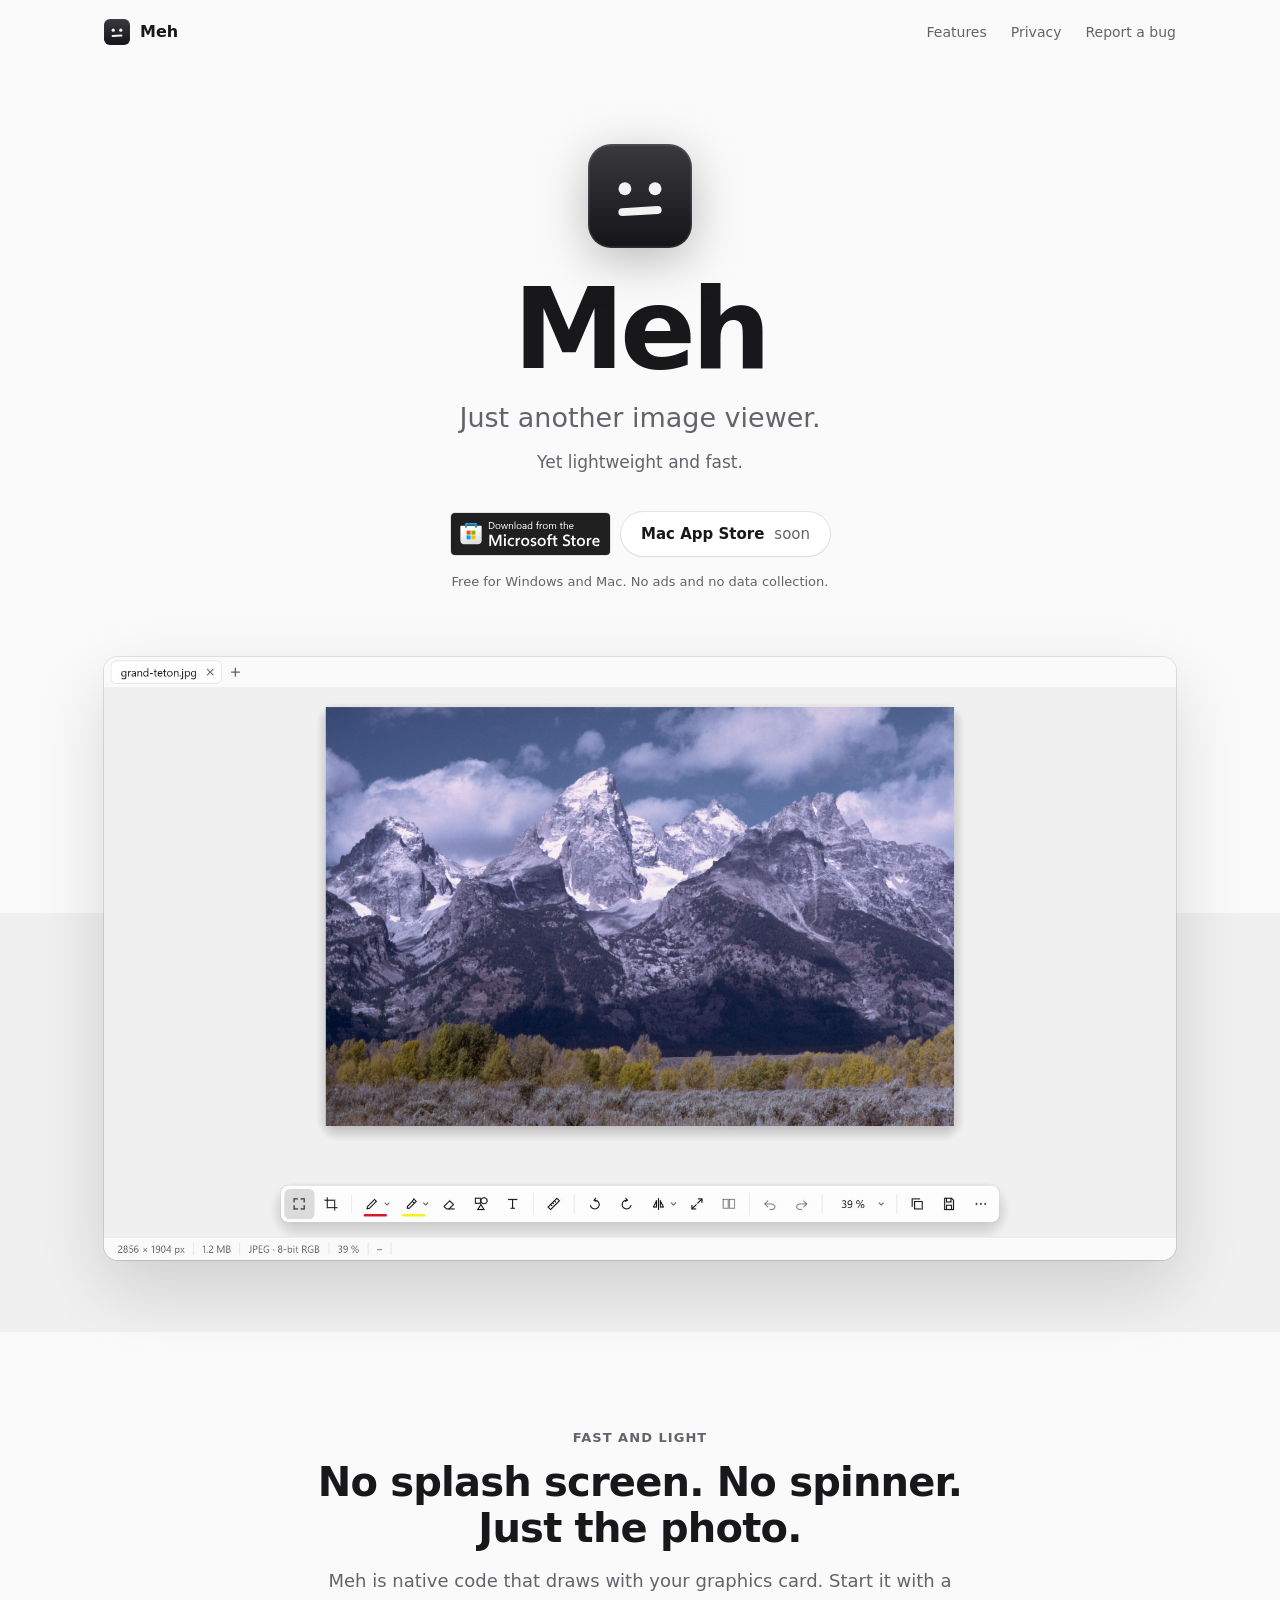
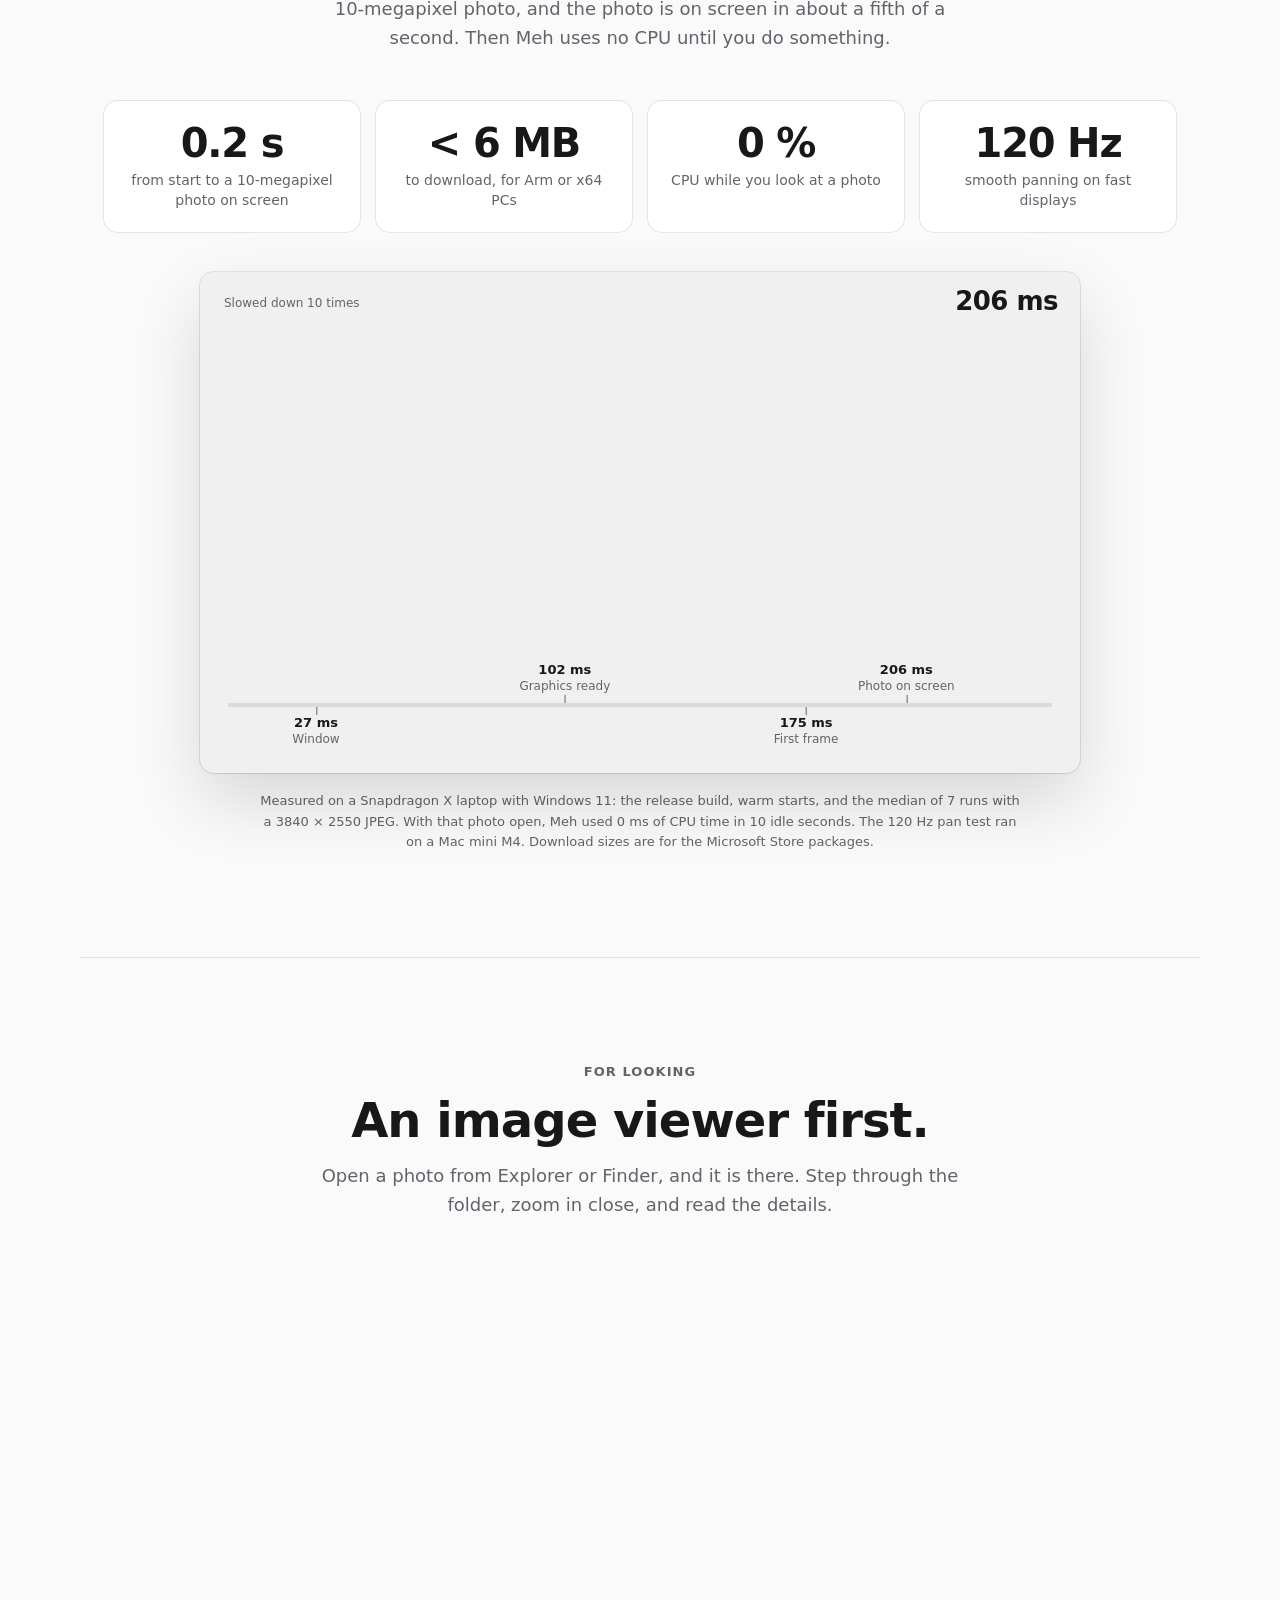
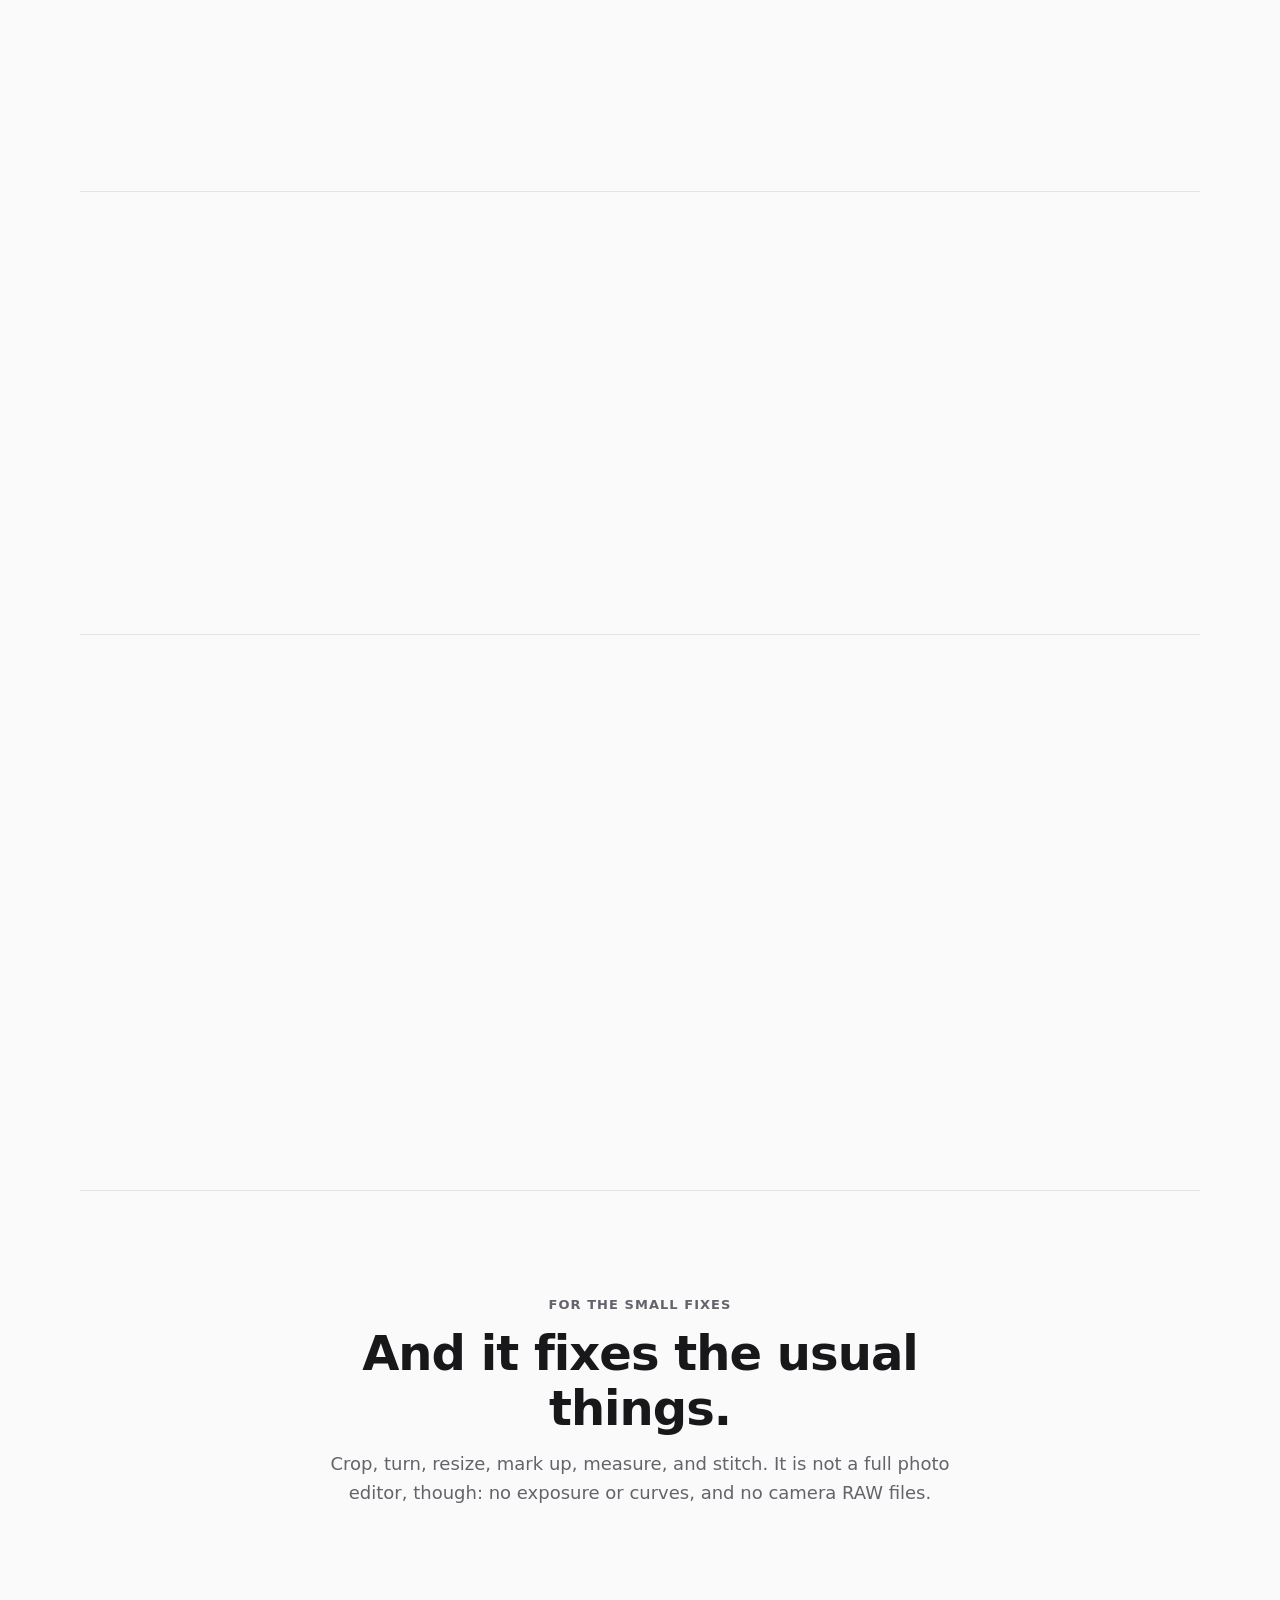
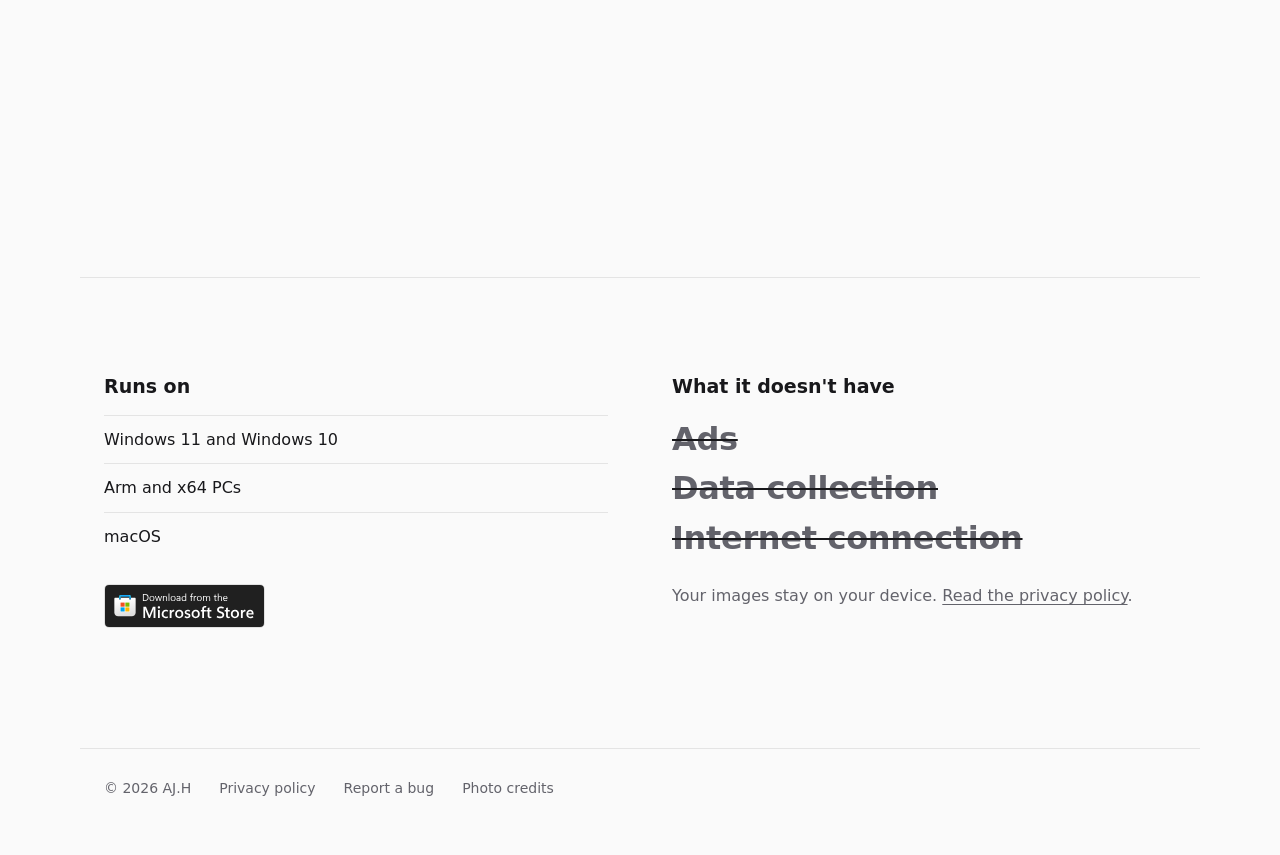
==== commit 3337583a: "Website: use the new lines of the store listings The home page now opens like the store listings: "J" ====
--- a/public/index.html
+++ b/public/index.html
@@ -7,10 +7,10 @@
 <meta name="theme-color" content="#fafafa" media="(prefers-color-scheme: light)">
 <meta name="theme-color" content="#111113" media="(prefers-color-scheme: dark)">
 <title>Meh: just another image viewer</title>
-<meta name="description" content="Meh is a fast image viewer for Windows and macOS, with the everyday edits: crop, rotate, resize, mark up, measure, and stitch. No account, no ads, and no data collection.">
+<meta name="description" content="Meh is a fast image viewer for Windows and macOS, with the everyday edits: crop, rotate, resize, mark up, measure, and stitch. No ads and no data collection.">
 <link rel="canonical" href="https://meh-app.com/">
 <meta property="og:title" content="Meh">
-<meta property="og:description" content="Just another image viewer. Whatever.">
+<meta property="og:description" content="Just another image viewer. Yet lightweight and fast.">
 <meta property="og:url" content="https://meh-app.com/">
 <meta property="og:image" content="https://meh-app.com/assets/hero.png">
 <link rel="icon" href="assets/favicon.png" sizes="64x64">
@@ -30,10 +30,10 @@
 <header class="hero">
   <img class="icon" src="assets/icon.svg" alt="" width="104" height="104">
   <h1>Meh</h1>
-  <p class="tag">Just another image viewer. Whatever.</p>
-  <p class="sub">Opens images fast, and handles the small fixes.</p>
+  <p class="tag">Just another image viewer.</p>
+  <p class="sub">Yet lightweight and fast.</p>
   <div class="get"><a class="badge" href="https://apps.microsoft.com/detail/9NHWZRF0MXQX?referrer=appbadge&amp;mode=full"><img src="assets/ms-badge.svg" alt="Get it from Microsoft" width="161" height="44"></a><span>Mac App Store <em>soon</em></span></div>
-  <p class="fine">Free for Windows and Mac. No account, no ads, and no data collection.</p>
+  <p class="fine">Free for Windows and Mac. No ads and no data collection.</p>
 </header>
 
 <div class="stage">
@@ -132,7 +132,7 @@
 <section class="wrap chapter" id="edit">
   <p class="eyebrow">For the small fixes</p>
   <h2>And it fixes the usual things.</h2>
-  <p>Crop, turn, resize, mark up, measure, and stitch. It is not a full photo editor, though: no layers, no exposure or curves, and no camera RAW files.</p>
+  <p>Crop, turn, resize, mark up, measure, and stitch. It is not a full photo editor, though: no exposure or curves, and no camera RAW files.</p>
 </section>
 
 <section class="wrap feat" id="crop">
@@ -259,7 +259,7 @@
   </div>
   <div>
     <h3>What it doesn't have</h3>
-    <ul class="nots"><li>Accounts</li><li>Ads</li><li>Data collection</li><li>Internet connection</li></ul>
+    <ul class="nots"><li>Ads</li><li>Data collection</li><li>Internet connection</li></ul>
     <p>Your images stay on your device. <a href="privacy">Read the privacy policy</a>.</p>
   </div>
 </section>
